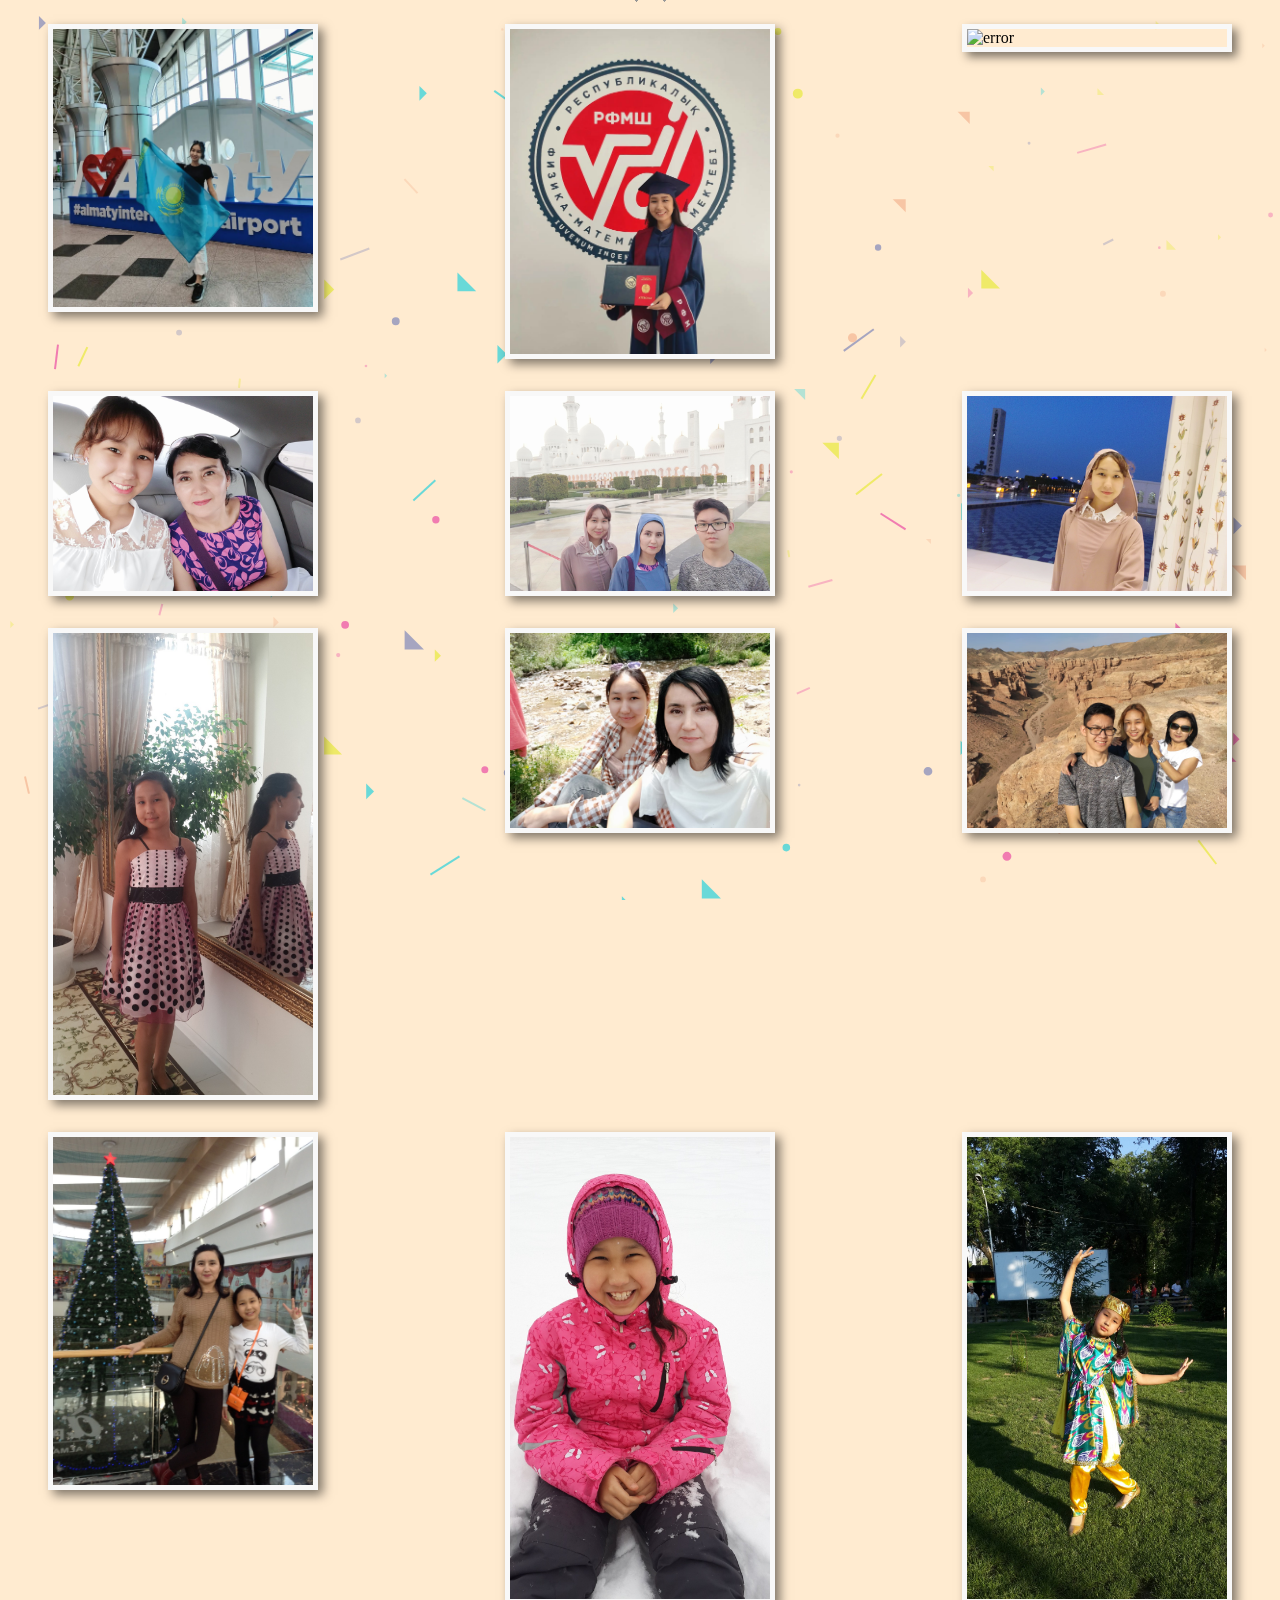
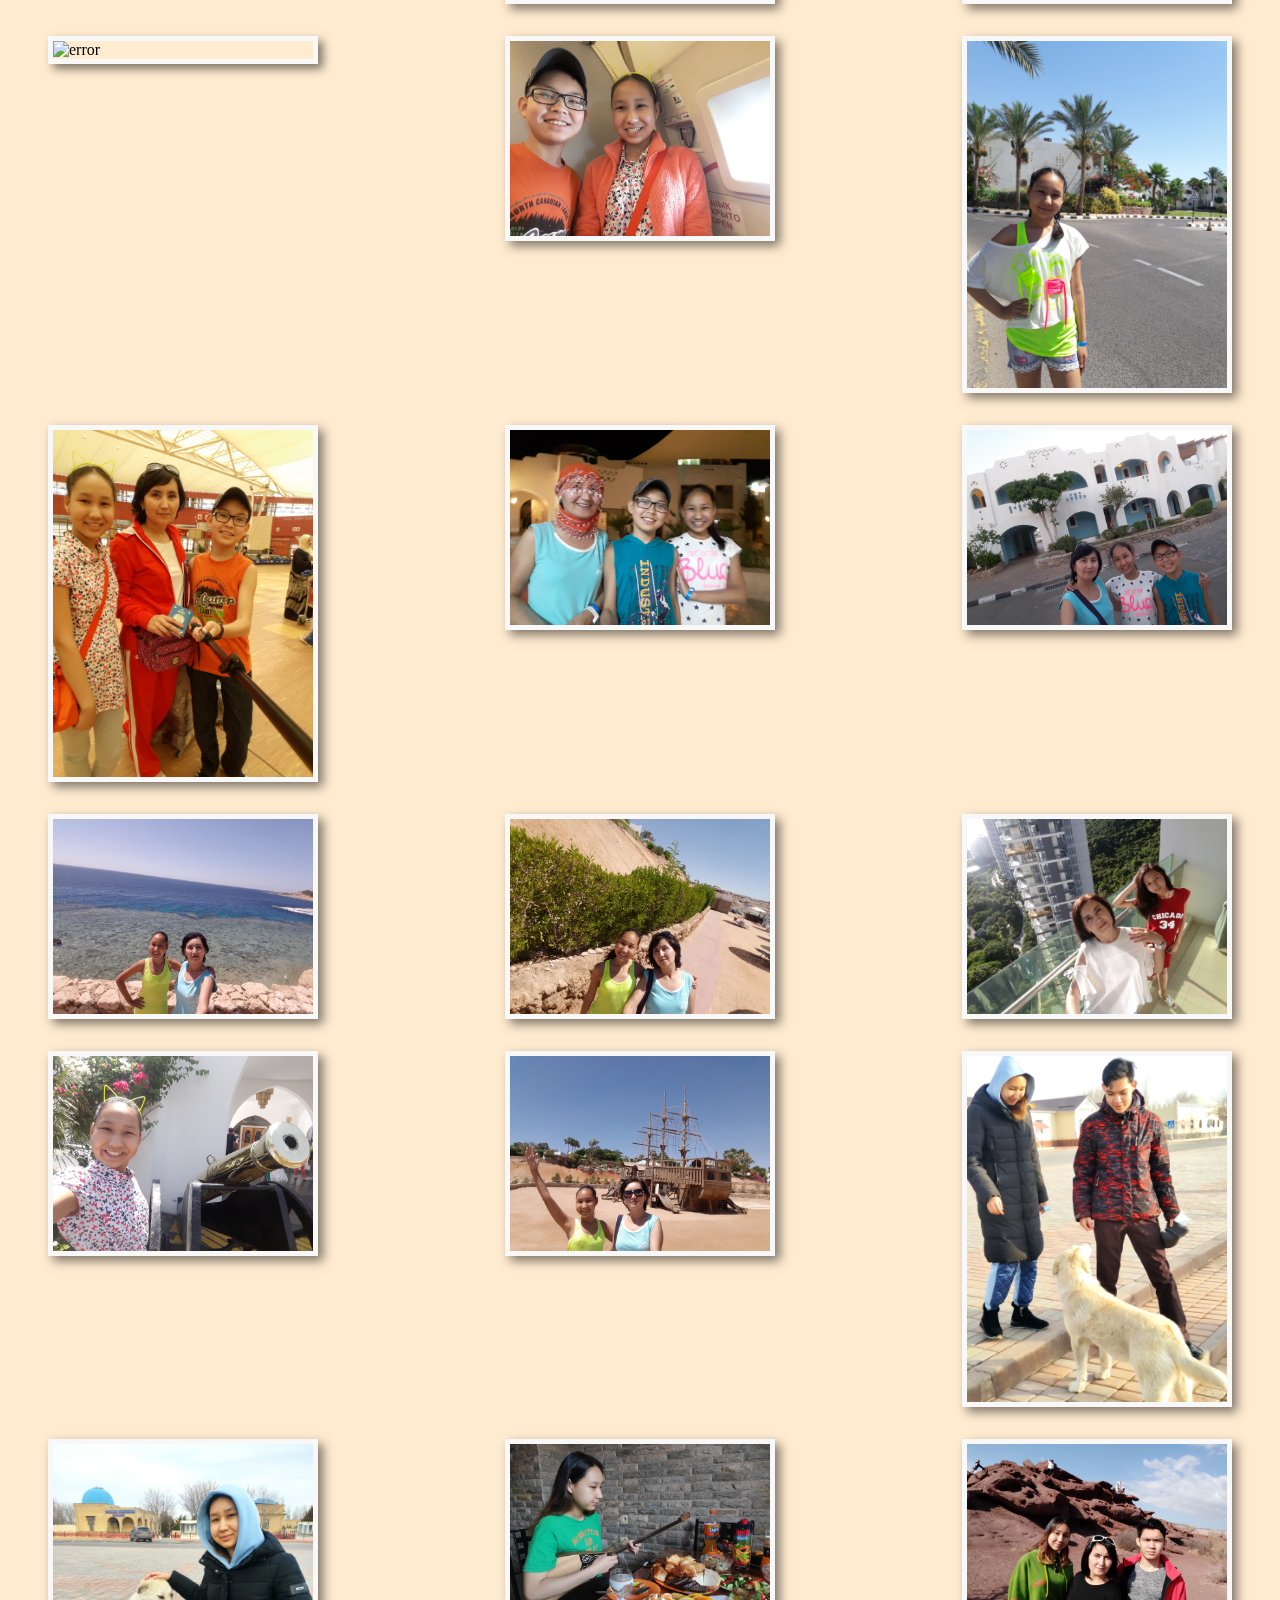
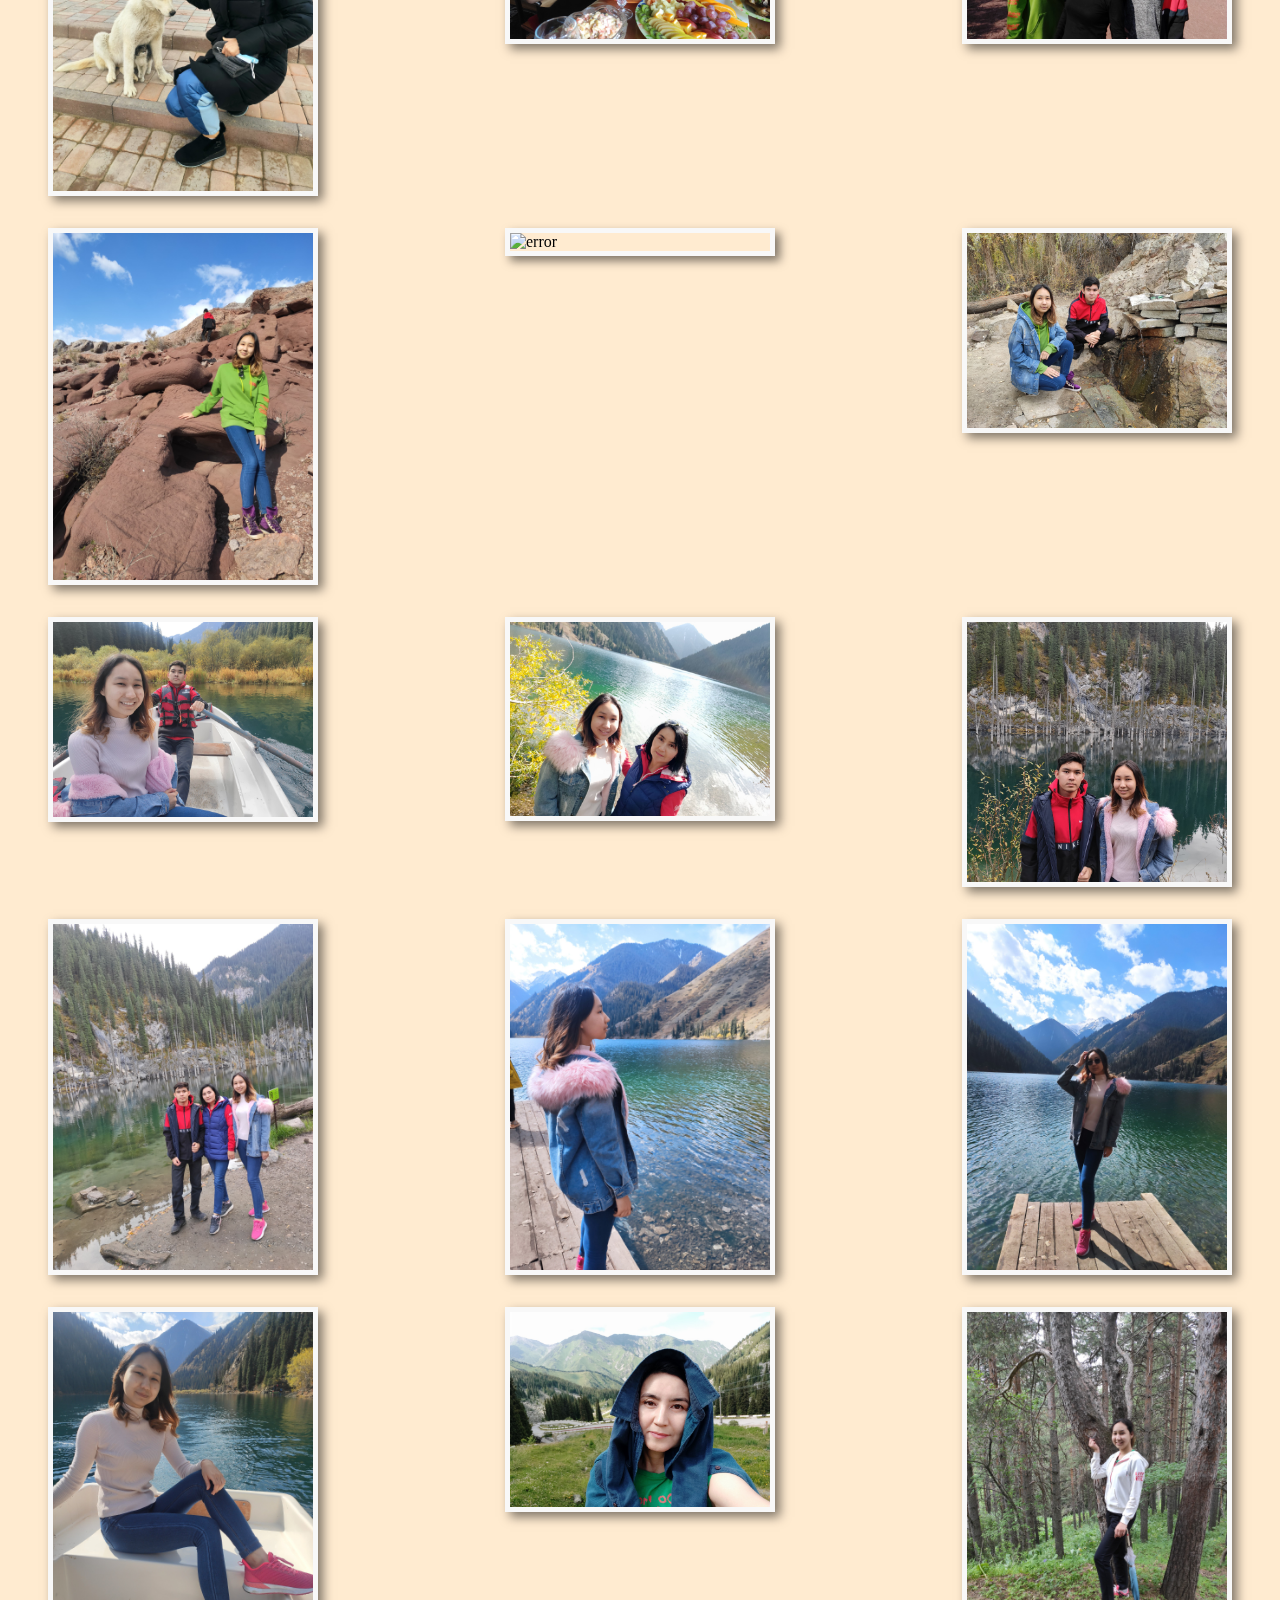
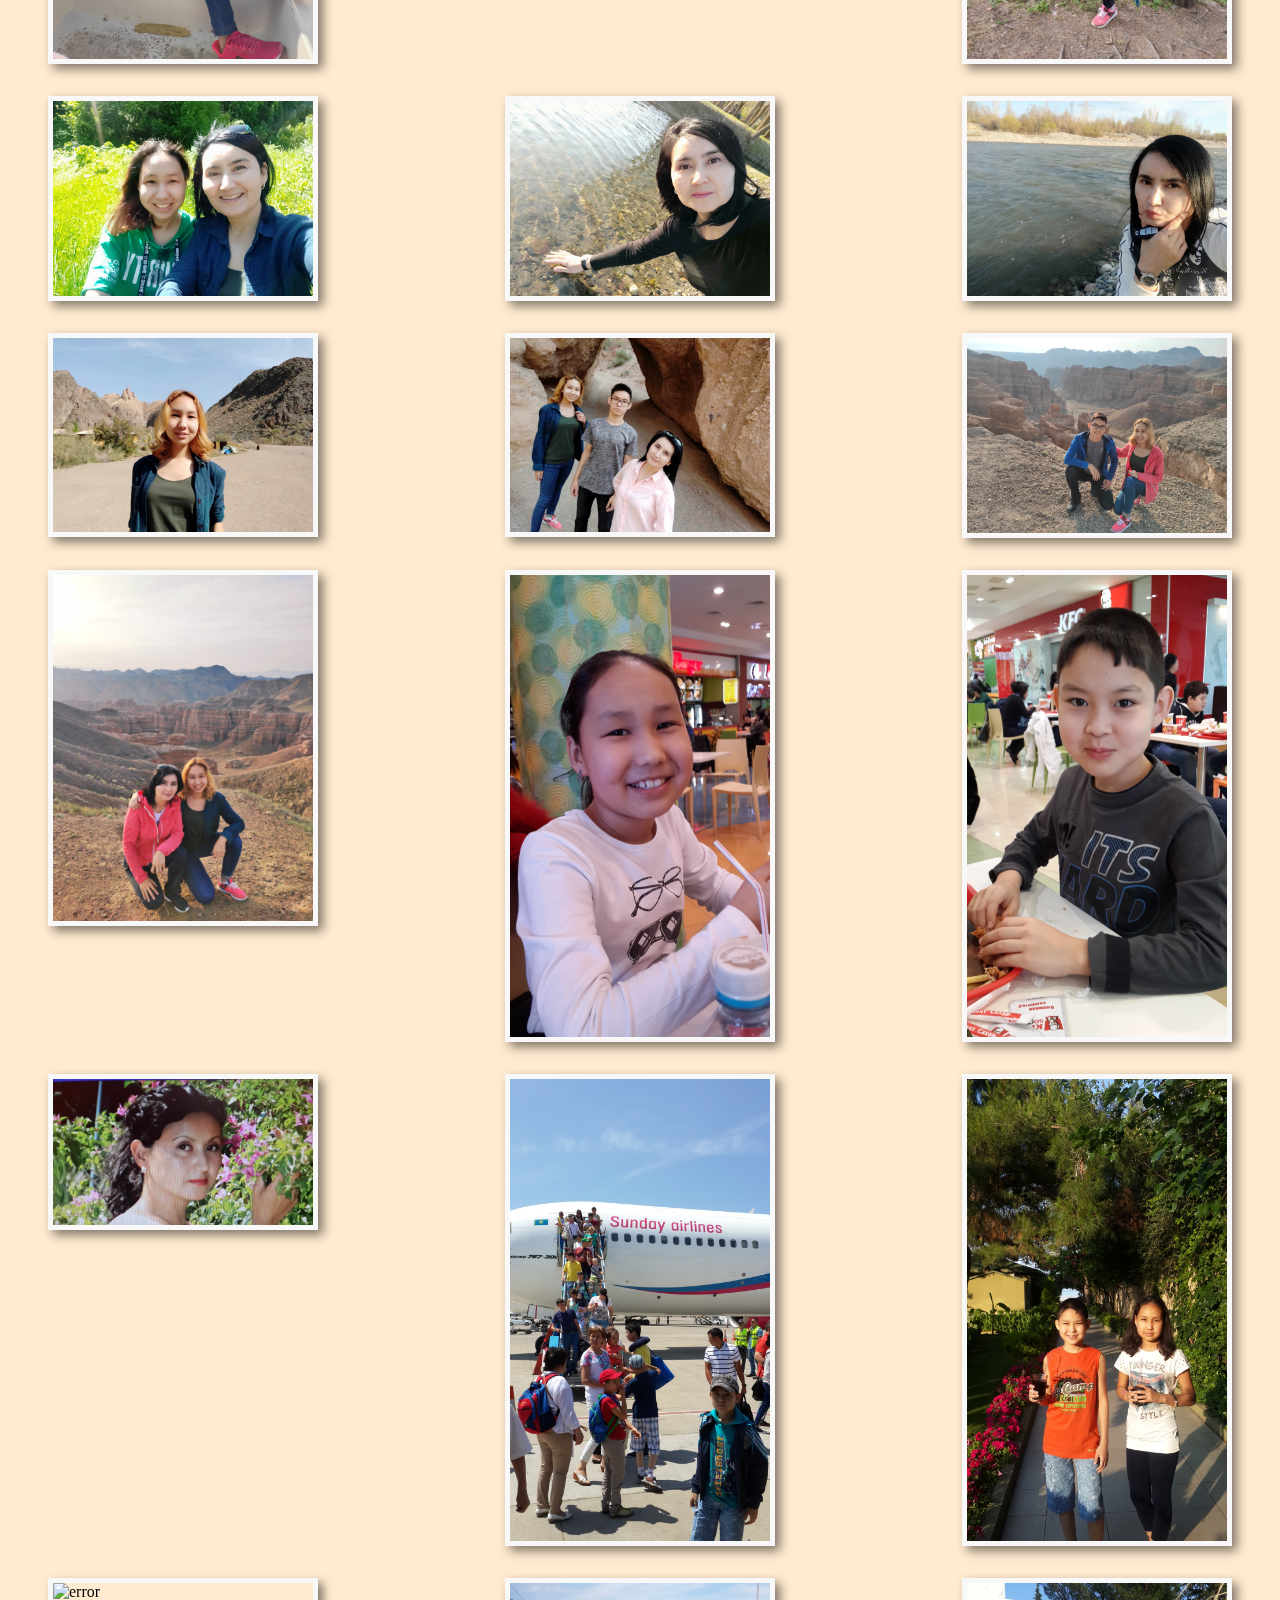
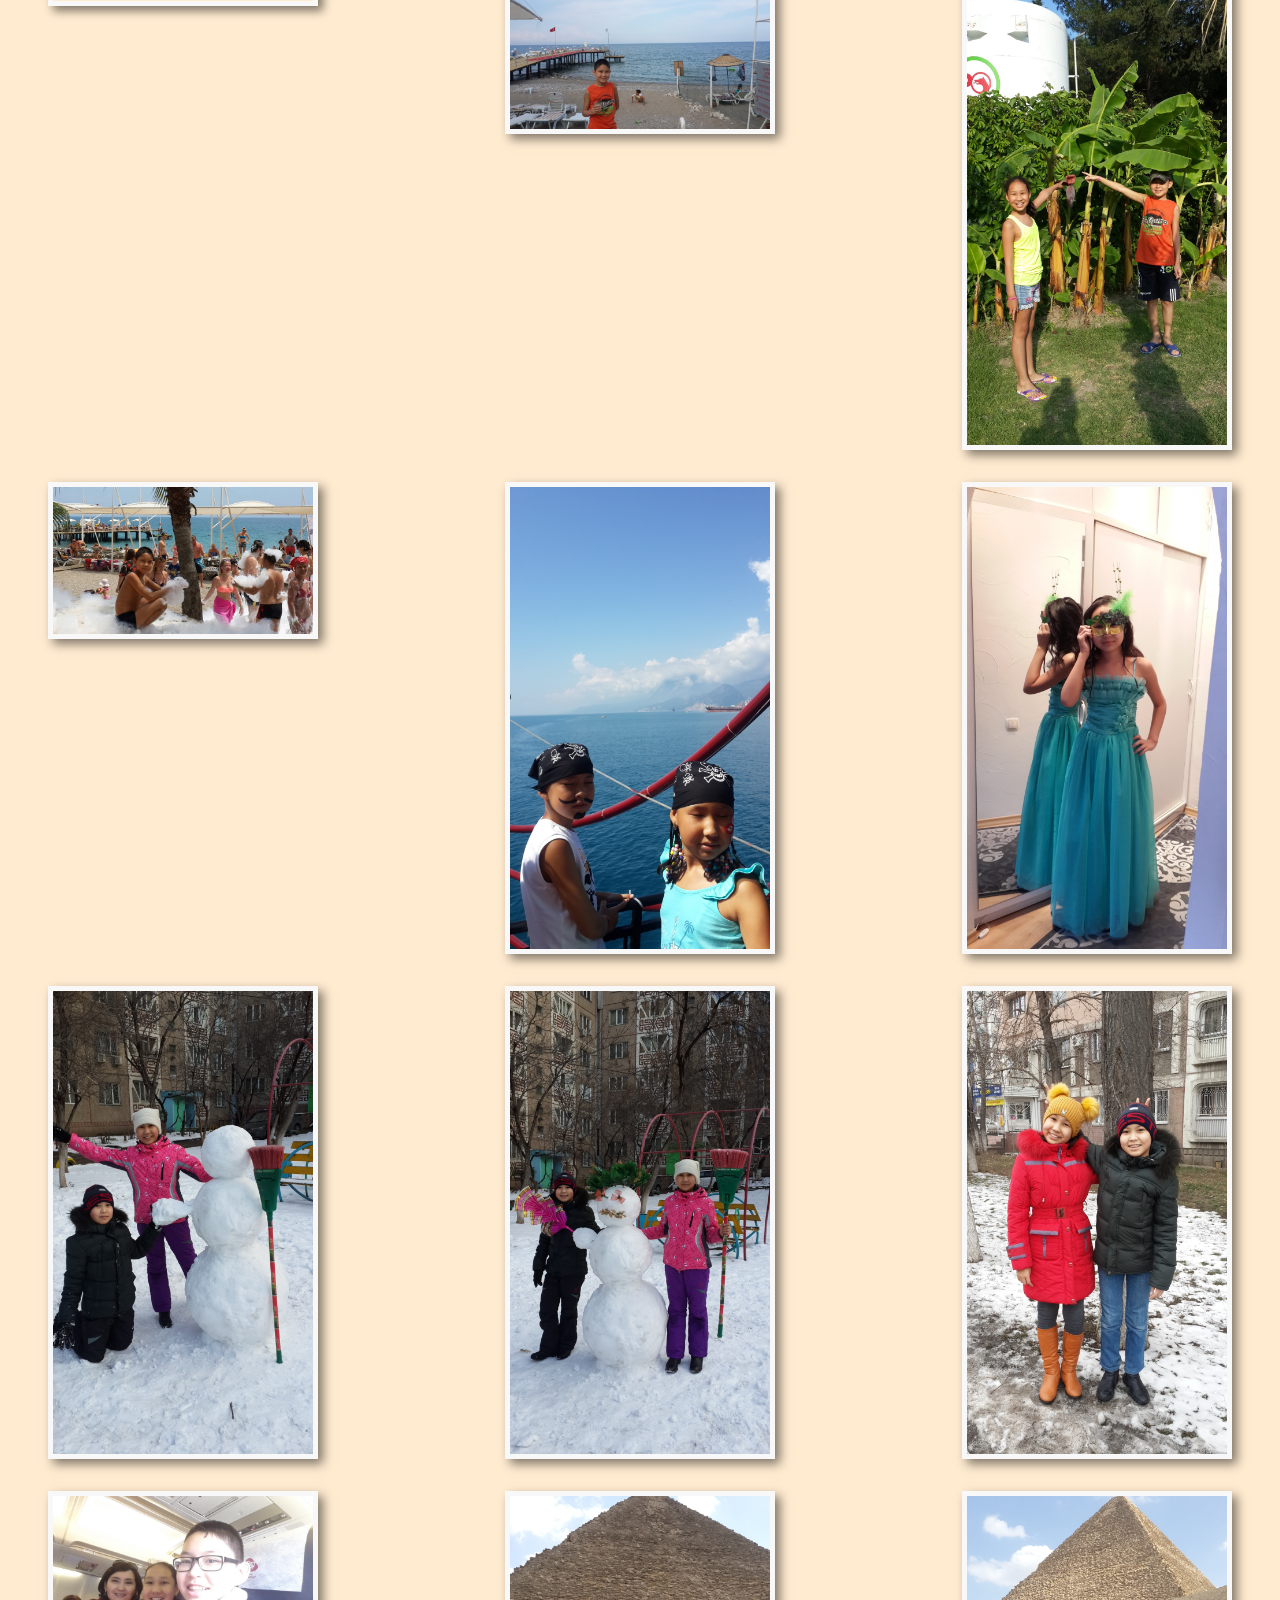
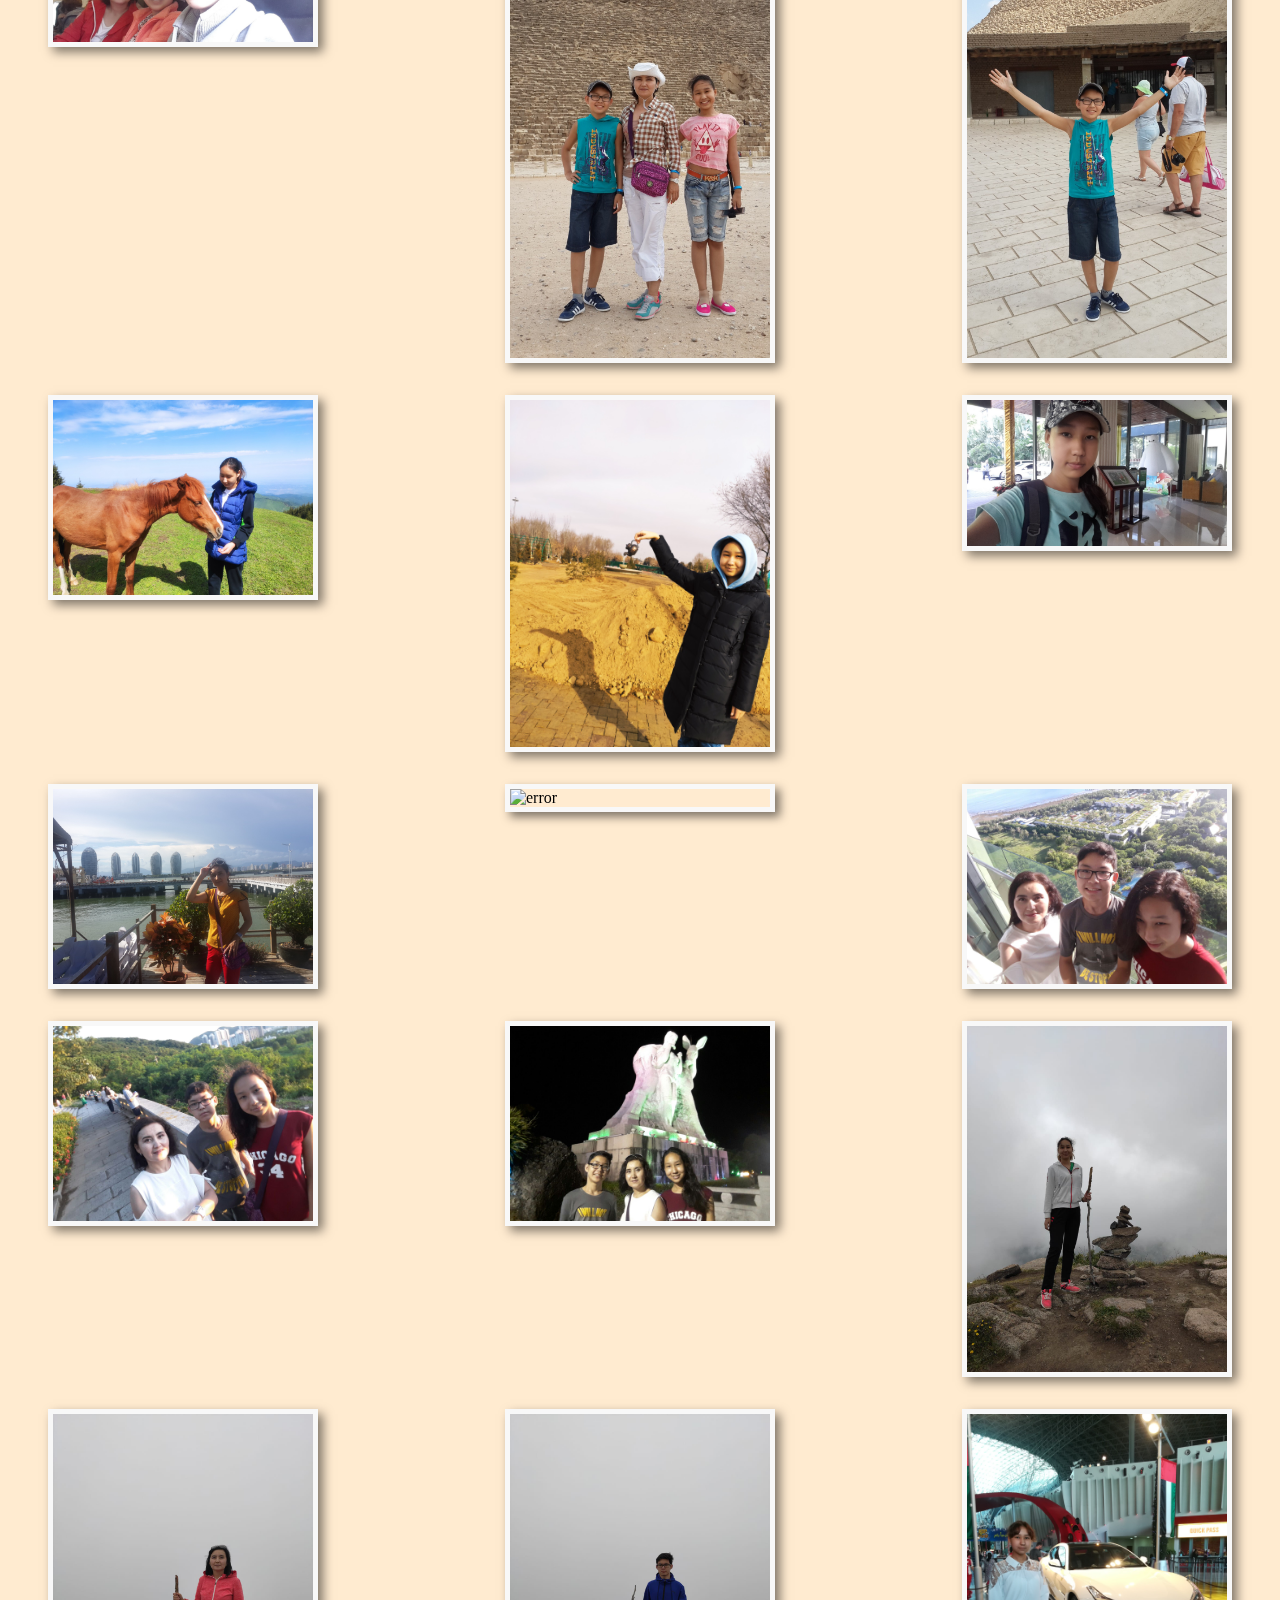
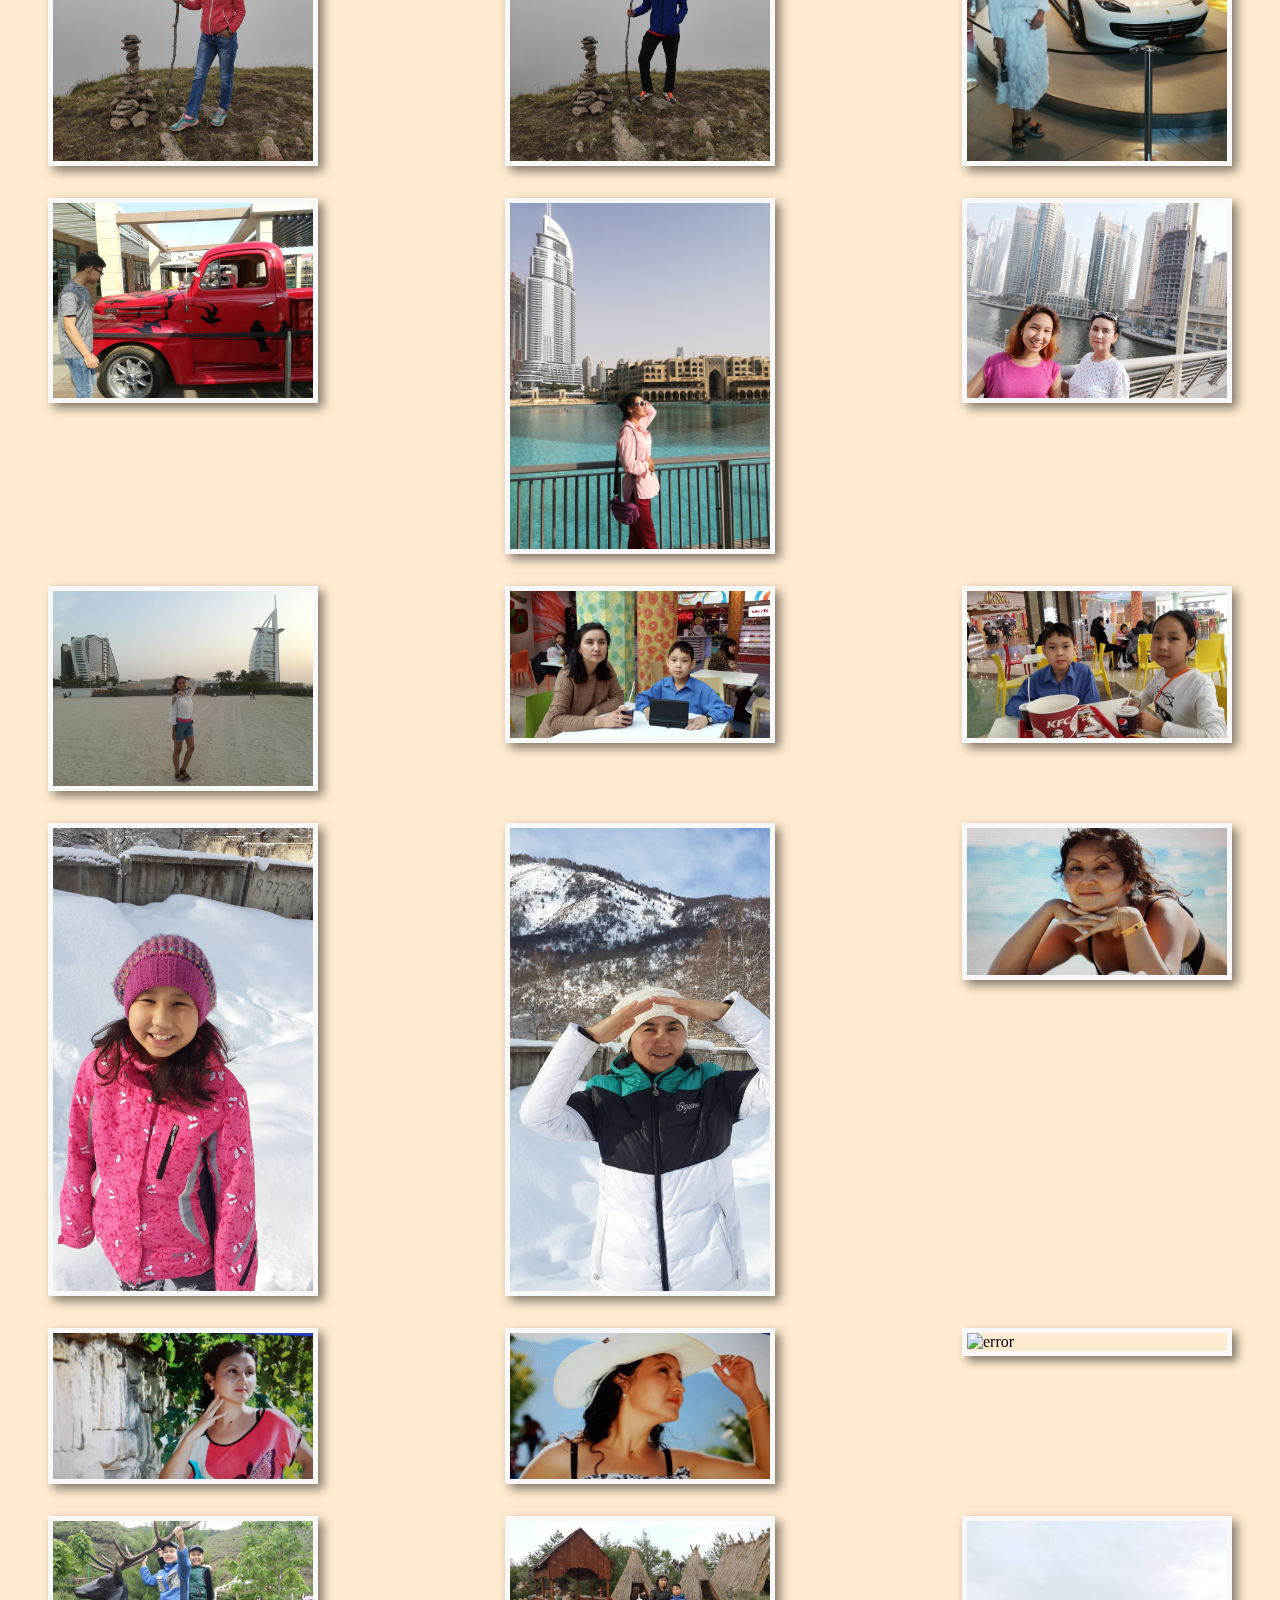
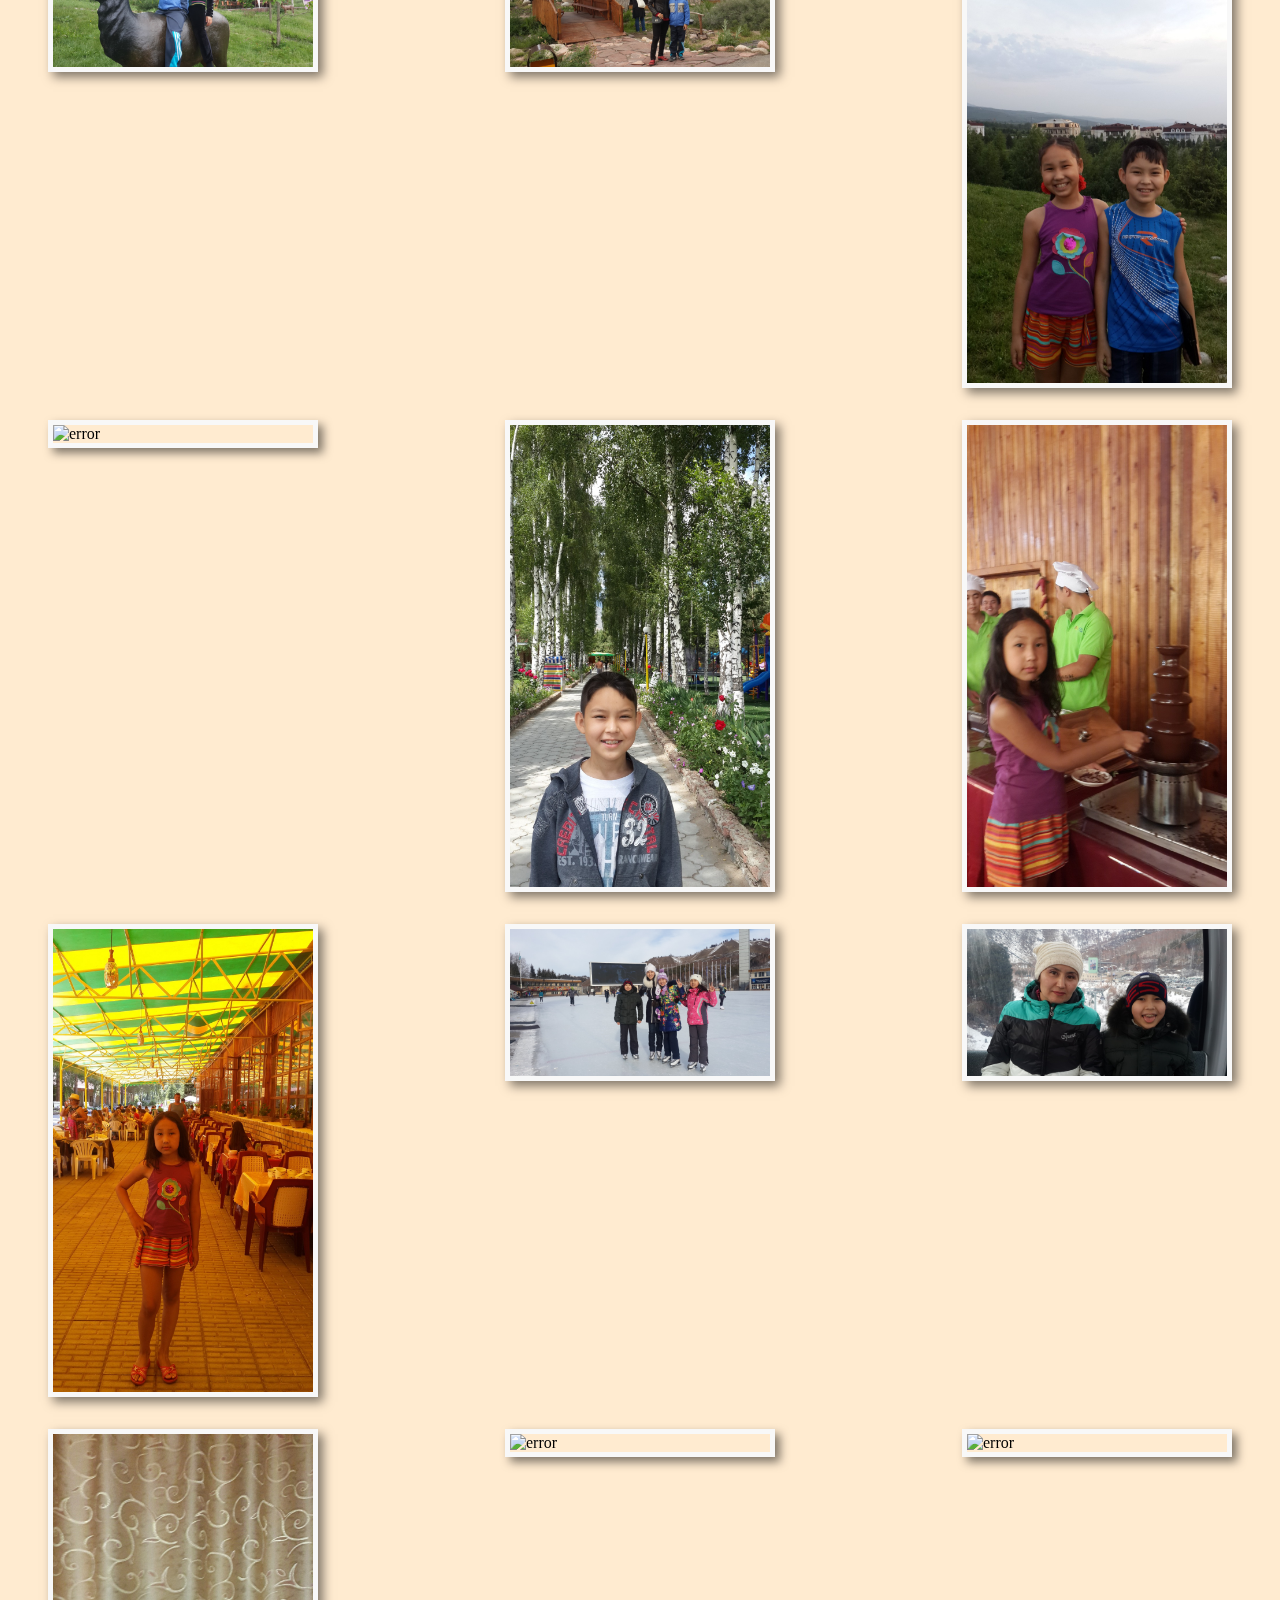
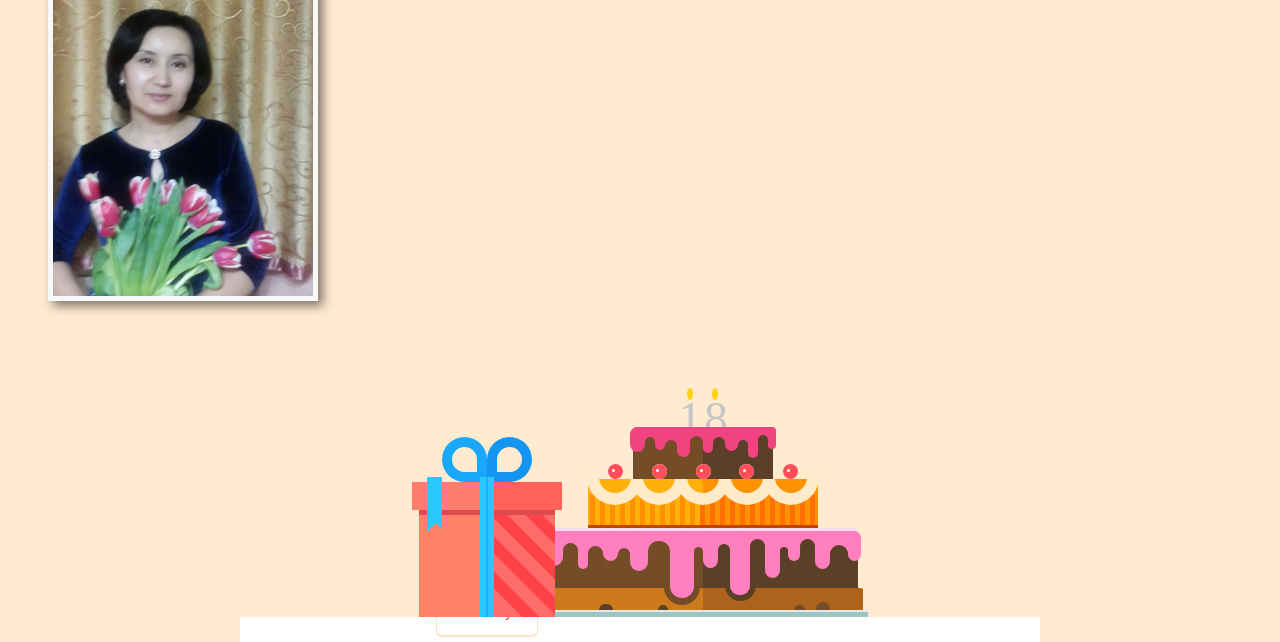
==== gift.html @ a60ef930 "Add files via upload" ====
<!DOCTYPE html>
<html lang="en">

<head>
    <meta charset="UTF-8">
    <meta http-equiv="X-UA-Compatible" content="IE=edge">
    <meta name="viewport" content="width=device-width, initial-scale=1.0">
    <title>Gift</title>
    <link rel="stylesheet" href="gift.css">
</head>

<body>
    <canvas id="confetti"></canvas>
    <figure class="swing">
        <img src="/images/1.jpg" alt="error">
    </figure>
    <figure class="swing">
        <img src="/images/2.jpg" alt="error">
    </figure>
    <figure class="swing">
        <img src="/images/3.jpeg" alt="error">
    </figure>
    <figure class="swing">
        <img src="/images/4.jpeg" alt="error">
    </figure>
    <figure class="swing">
        <img src="/images/5.jpeg" alt="error">
    </figure>
    <figure class="swing">
        <img src="/images/6.jpeg" alt="error">
    </figure>
    <figure class="swing">
        <img src="/images/7.jpeg" alt="error">
    </figure>
    <figure class="swing">
        <img src="/images/8.jpeg" alt="error">
    </figure>
    <figure class="swing">
        <img src="/images/9.jpeg" alt="error">
    </figure>
    <figure class="swing">
        <img src="/images/10.jpeg" alt="error">
    </figure>
    <figure class="swing">
        <img src="/images/11.jpeg" alt="error">
    </figure>
    <figure class="swing">
        <img src="/images/12.jpeg" alt="error">
    </figure>
    <figure class="swing">
        <img src="/images/13.jpeg" alt="error">
    </figure>
    <figure class="swing">
        <img src="/images/14.jpeg" alt="error">
    </figure>
    <figure class="swing">
        <img src="/images/15.jpeg" alt="error">
    </figure>
    <figure class="swing">
        <img src="/images/16.jpeg" alt="error">
    </figure>
    <figure class="swing">
        <img src="/images/17.jpeg" alt="error">
    </figure>
    <figure class="swing">
        <img src="/images/18.jpeg" alt="error">
    </figure>
    <figure class="swing">
        <img src="/images/19.jpeg" alt="error">
    </figure>
    <figure class="swing">
        <img src="/images/20.jpeg" alt="error">
    </figure>
    <figure class="swing">
        <img src="/images/21.jpeg" alt="error">
    </figure>
    <figure class="swing">
        <img src="/images/22.jpeg" alt="error">
    </figure>
    <figure class="swing">
        <img src="/images/23.jpeg" alt="error">
    </figure>
    <figure class="swing">
        <img src="/images/24.jpeg" alt="error">
    </figure>
    <figure class="swing">
        <img src="/images/25.jpeg" alt="error">
    </figure>
    <figure class="swing">
        <img src="/images/26.jpeg" alt="error">
    </figure>
    <figure class="swing">
        <img src="/images/27.jpeg" alt="error">
    </figure>
    <figure class="swing">
        <img src="/images/28.jpeg" alt="error">
    </figure>
    <figure class="swing">
        <img src="/images/29.jpeg" alt="error">
    </figure>
    <figure class="swing">
        <img src="/images/30.jpeg" alt="error">
    </figure>
    <figure class="swing">
        <img src="/images/31.jpeg" alt="error">
    </figure>
    <figure class="swing">
        <img src="/images/32.jpeg" alt="error">
    </figure>
    <figure class="swing">
        <img src="/images/33.jpeg" alt="error">
    </figure>
    <figure class="swing">
        <img src="/images/34.jpeg" alt="error">
    </figure>
    <figure class="swing">
        <img src="/images/35.jpeg" alt="error">
    </figure>
    <figure class="swing">
        <img src="/images/36.jpeg" alt="error">
    </figure>
    <figure class="swing">
        <img src="/images/37.jpeg" alt="error">
    </figure>
    <figure class="swing">
        <img src="/images/38.jpeg" alt="error">
    </figure>
    <figure class="swing">
        <img src="/images/39.jpeg" alt="error">
    </figure>
    <figure class="swing">
        <img src="/images/40.jpeg" alt="error">
    </figure>
    <figure class="swing">
        <img src="/images/41.jpeg" alt="error">
    </figure>
    <figure class="swing">
        <img src="/images/42.jpeg" alt="error">
    </figure>
    <figure class="swing">
        <img src="/images/43.jpeg" alt="error">
    </figure>
    <figure class="swing">
        <img src="/images/44.jpeg" alt="error">
    </figure>
    <figure class="swing">
        <img src="/images/45.jpeg" alt="error">
    </figure>
    <figure class="swing">
        <img src="/images/46.jpeg" alt="error">
    </figure>
    <figure class="swing">
        <img src="/images/47.jpeg" alt="error">
    </figure>
    <figure class="swing">
        <img src="/images/48.jpeg" alt="error">
    </figure>
    <figure class="swing">
        <img src="/images/49.jpeg" alt="error">
    </figure>
    <figure class="swing">
        <img src="/images/50.jpeg" alt="error">
    </figure>
    <figure class="swing">
        <img src="/images/51.jpeg" alt="error">
    </figure>
    <figure class="swing">
        <img src="/images/52.jpeg" alt="error">
    </figure>
    <figure class="swing">
        <img src="/images/53.jpeg" alt="error">
    </figure>
    <figure class="swing">
        <img src="/images/54.jpeg" alt="error">
    </figure>
    <figure class="swing">
        <img src="/images/55.jpeg" alt="error">
    </figure>
    <figure class="swing">
        <img src="/images/56.jpeg" alt="error">
    </figure>
    <figure class="swing">
        <img src="/images/57.jpeg" alt="error">
    </figure>
    <figure class="swing">
        <img src="/images/58.jpeg" alt="error">
    </figure>
    <figure class="swing">
        <img src="/images/59.jpeg" alt="error">
    </figure>
    <figure class="swing">
        <img src="/images/60.jpeg" alt="error">
    </figure>
    <figure class="swing">
        <img src="/images/61.jpeg" alt="error">
    </figure>
    <figure class="swing">
        <img src="/images/62.jpeg" alt="error">
    </figure>
    <figure class="swing">
        <img src="/images/63.jpeg" alt="error">
    </figure>
    <figure class="swing">
        <img src="/images/64.jpeg" alt="error">
    </figure>
    <figure class="swing">
        <img src="/images/65.jpeg" alt="error">
    </figure>
    <figure class="swing">
        <img src="/images/66.jpeg" alt="error">
    </figure>
    <figure class="swing">
        <img src="/images/67.jpeg" alt="error">
    </figure>
    <figure class="swing">
        <img src="/images/68.jpeg" alt="error">
    </figure>
    <figure class="swing">
        <img src="/images/69.jpeg" alt="error">
    </figure>
    <figure class="swing">
        <img src="/images/70.jpeg" alt="error">
    </figure>
    <figure class="swing">
        <img src="/images/71.jpeg" alt="error">
    </figure>
    <figure class="swing">
        <img src="/images/72.jpeg" alt="error">
    </figure>
    <figure class="swing">
        <img src="/images/73.jpeg" alt="error">
    </figure>
    <figure class="swing">
        <img src="/images/74.jpeg" alt="error">
    </figure>
    <figure class="swing">
        <img src="/images/75.jpeg" alt="error">
    </figure>
    <figure class="swing">
        <img src="/images/76.jpeg" alt="error">
    </figure>
    <figure class="swing">
        <img src="/images/77.jpeg" alt="error">
    </figure>
    <figure class="swing">
        <img src="/images/78.jpeg" alt="error">
    </figure>
    <figure class="swing">
        <img src="/images/79.jpeg" alt="error">
    </figure>
    <figure class="swing">
        <img src="/images/80.jpeg" alt="error">
    </figure>
    <figure class="swing">
        <img src="/images/81.jpeg" alt="error">
    </figure>
    <figure class="swing">
        <img src="/images/82.jpeg" alt="error">
    </figure>
    <figure class="swing">
        <img src="/images/83.jpeg" alt="error">
    </figure>
    <figure class="swing">
        <img src="/images/84.jpeg" alt="error">
    </figure>
    <figure class="swing">
        <img src="/images/85.jpeg" alt="error">
    </figure>
    <figure class="swing">
        <img src="/images/86.jpeg" alt="error">
    </figure>
    <figure class="swing">
        <img src="/images/87.jpeg" alt="error">
    </figure>
    <figure class="swing">
        <img src="/images/88.jpeg" alt="error">
    </figure>
    <figure class="swing">
        <img src="/images/89.jpeg" alt="error">
    </figure>
    <figure class="swing">
        <img src="/images/90.jpeg" alt="error">
    </figure>
    <figure class="swing">
        <img src="/images/91.jpeg" alt="error">
    </figure>
    <figure class="swing">
        <img src="/images/92.jpeg" alt="error">
    </figure>
    <figure class="swing">
        <img src="/images/93.jpeg" alt="error">
    </figure>
    <figure class="swing">
        <img src="/images/94.jpeg" alt="error">
    </figure>
    <figure class="swing">
        <img src="/images/95.jpeg" alt="error">
    </figure>
    <figure class="swing">
        <img src="/images/96.jpeg" alt="error">
    </figure>
    <figure class="swing">
        <img src="/images/97.jpeg" alt="error">
    </figure>
    <figure class="swing">
        <img src="/images/98.jpeg" alt="error">
    </figure>
    <figure class="swing">
        <img src="/images/99.jpeg" alt="error">
    </figure>
    <!-- ---------------------------------------------------------------------------------------------------------------- -->

    <section class="wrap">
        <section class="gift">
            <div class="giftcard">Aisha
                <br />Happy Birthday!
            </div>
            <section class="gift_top">
                <div class="ribbon_right"></div>
                <div class="ribbon_left"></div>
                <div class="gift_box_top"></div>
                <div class="gift_ribbon_left"></div>
            </section>
            <div class="gift_ribbon_center"></div>
            <div class="gift_box_bottom_top"></div>
            <div class="gift_box_bottom">
                <div class="gift_box_bottom_ribbon" id="ribbon1"></div>
                <div class="gift_box_bottom_ribbon" id="ribbon2"></div>
                <div class="gift_box_bottom_ribbon" id="ribbon3"></div>
                <div class="gift_box_bottom_ribbon" id="ribbon4"></div>
            </div>
        </section>
        <section class="cake">
            <div class="one_number">
                <div class="one_flame"></div>
            </div>
            <div class="eight_number">
                <div class="eight_flame"></div>
            </div>
            <!-- <div class="seven_number">
                <div class="seven_flame"></div>
            </div> -->
            <section class="cake_top2">
                <section class="cake_top1_creams">
                    <div class="cake_top1_cream1"></div>
                    <div class="cake_top1_cream2"></div>
                    <div class="cake_top1_cream3"></div>
                    <div class="cake_top1_cream4"></div>
                    <div class="cake_top1_cream5"></div>
                    <div class="cake_top1_cream6"></div>
                    <div class="cake_top1_cream7"></div>
                    <div class="cake_top1_cream8"></div>
                    <div class="cake_top1_cream9"></div>
                    <div class="cake_top1_cream10"></div>
                    <div class="cake_top1_cream11"></div>
                    <div class="cake_top1_cream12"></div>
                    <div class="cake_top1_cream13"></div>
                </section>
            </section>
            <section class="cake_top1">
                <div class="cherry" id="cherry1"></div>
                <div class="cherry" id="cherry2"></div>
                <div class="cherry" id="cherry3"></div>
                <div class="cherry" id="cherry4"></div>
                <div class="cherry" id="cherry5"></div>
                <section class="circles">
                    <div class="cake_circle" id="circle1"></div>
                    <div class="cake_circle" id="circle2"></div>
                    <div class="cake_circle" id="circle3"></div>
                    <div class="cake_circle" id="circle4"></div>
                    <div class="cake_circle" id="circle5"></div>
                </section>
                <div class="cake_line" id="cake_line1"></div>
                <div class="cake_line" id="cake_line2"></div>
                <div class="cake_line" id="cake_line3"></div>
                <div class="cake_line" id="cake_line4"></div>
                <div class="cake_line" id="cake_line5"></div>
                <div class="cake_line" id="cake_line6"></div>
                <div class="cake_line" id="cake_line7"></div>
                <div class="cake_line" id="cake_line8"></div>
                <div class="cake_line" id="cake_line9"></div>
                <div class="cake_line" id="cake_line10"></div>
                <div class="cake_line" id="cake_line11"></div>
                <div class="cake_line" id="cake_line12"></div>
                <div class="cake_line" id="cake_line13"></div>
                <div class="cake_line" id="cake_line14"></div>
                <div class="cake_line" id="cake_line15"></div>
                <div class="cake_line" id="cake_line16"></div>
                <div class="cake_line" id="cake_line17"></div>
                <div class="cake_line" id="cake_line18"></div>
                <div class="cake_line" id="cake_line19"></div>
                <div class="cake_line" id="cake_line20"></div>
                <div class="cake_line" id="cake_line21"></div>
                <div class="cake_line" id="cake_line22"></div>
                <div class="cake_line" id="cake_line23"></div>
                <div class="cake_line" id="cake_line24"></div>
            </section>
            <section class="cake_bottom3">
                <section class="cake_bottom3_creams">
                    <div class="cake_bottom3_cream1"></div>
                    <div class="cake_bottom3_cream2"></div>
                    <div class="cake_bottom3_cream3"></div>
                    <div class="cake_bottom3_cream4"></div>
                    <div class="cake_bottom3_cream5"></div>
                    <div class="cake_bottom3_cream6"></div>
                    <div class="cake_bottom3_cream7"></div>
                    <div class="cake_bottom3_cream8"></div>
                    <div class="cake_bottom3_cream9"></div>
                    <div class="cake_bottom3_cream10"></div>
                    <div class="cake_bottom3_cream11"></div>
                    <div class="cake_bottom3_cream12"></div>
                    <div class="cake_bottom3_cream13"></div>
                    <div class="cake_bottom3_cream14"></div>
                    <div class="cake_bottom3_cream15"></div>
                    <div class="cake_bottom3_cream16"></div>
                    <div class="cake_bottom3_cream17"></div>
                    <div class="cake_bottom3_cream18"></div>
                    <div class="cake_bottom3_cream19"></div>
                    <div class="cake_bottom3_cream20"></div>
                    <div class="cake_bottom3_cream21"></div>
                    <div class="cake_bottom3_cream22"></div>
                    <div class="cake_bottom3_cream23"></div>
                </section>
            </section>
            <section class="cake_bottom2">
                <section class="cake_bottom1_creams">
                    <div class="cake_bottom1_cream1"></div>
                    <div class="cake_bottom1_cream2"></div>
                    <div class="cake_bottom1_cream3"></div>
                    <div class="cake_bottom1_cream4"></div>
                </section>
            </section>
            <div class="cake_bottom">
            </div>
        </section>
        <div class="line"></div>
    </section>
    <!-- ---------------------------------------------------------------------------------------------------------------- -->

    <script src="confetti.js"></script>
</body>

</html>
---- gift.css ----
body {
    display: flex;
    justify-content: space-between;
    flex-wrap: wrap;
    align-items: flex-start;
    background: #ffebd0;
}

.swing {
    animation: swing ease-in-out 2s infinite alternate;
    transform-origin: center -20px;
    box-shadow: 5px 5px 10px rgba(0, 0, 0, 0.5);
    float: left;
}

.swing img {
    border: 5px solid #f8f8f8;
    display: block;
    width: 260px;
}

.swing::after {
    content: '';
    position: absolute;
    width: 20px;
    height: 20px;
    border: 1px solid #999;
    top: -10px;
    left: 50%;
    z-index: 0;
    border-bottom: none;
    border-right: none;
    transform: rotate(45deg);
}


.swing::before {
    content: '';
    position: absolute;
    width: 5px;
    height: 5px;
    top: -14px;
    left: 54%;
    z-index: 5;
    border-radius: 50% 50%;
    background: #000;
}


@keyframes swing {
    0% {
        transform: rotate(8deg);
    }

    100% {
        transform: rotate(-8deg);
    }
}

#confetti {
    display: inline;
    position: absolute;
    top: 0;
    left: 0;
    z-index: -1;
}

/* ---------------------------------------------------------------------------------------------------- */
.gift {
    position: absolute;
    bottom: 0px;
    width: 150px;
    left: 172px;
    z-index: 12;
    height: 180px;
}

.wrap {
    height: 300px;
    width: 800px;
    margin: 0px auto;
    position: relative;
}

.ribbon_right {
    width: 45px;
    height: 45px;
    border-radius: 100% 100% 100% 0px;
    box-shadow: 0px 0px 0px 10px #1495f1 inset;
    position: absolute;
    right: 30px;
}

.ribbon_left {
    width: 45px;
    height: 45px;
    border-radius: 100% 100% 0px 100%;
    box-shadow: 0px 0px 0px 10px #1aa8fc inset;
    position: absolute;
    left: 30px;
}

.gift_box_top {
    height: 28px;
    top: 45px;
    position: absolute;
    width: 150px;
    background: #ff7d6d;
    box-shadow: -75px 0px 0px #ff6259 inset;
}

.gift_ribbon_center {
    width: 2px;
    bottom: 0px;
    position: absolute;
    right: 0;
    left: 0;
    margin: 0px auto;
    background: #1cadfe;
    height: 140px;
    border-right: 6px solid #28C9FF;
    border-left: 6px solid #28C9FF;
    z-index: 10;
}

.gift_box_bottom {
    background: #ff8168;
    bottom: 0px;
    height: 102px;
    overflow: hidden;
    right: 7px;
    position: absolute;
    width: 136px;
    box-shadow: -70px 0px 0px #fe6d68 inset;
}

.gift_box_bottom_top {
    height: 5px;
    width: 136px;
    right: 7px;
    position: absolute;
    bottom: 102px;
    background: #dd4b4c;
}

.gift_ribbon_left {
    height: 55px;
    width: 15px;
    left: 15px;
    position: absolute;
    background: #28c9ff;
    top: 40px;
    z-index: 11;
}

.gift_ribbon_left:after {
    border-width: 9px;
    border-style: solid;
    border-color: transparent;
    border-bottom-color: #ff8168;
    z-index: 12;
    position: absolute;
    content: "";
    bottom: 0px;
}

.gift_box_bottom_ribbon {
    position: absolute;
    right: -25px;
    height: 12px;
    width: 110px;
    -webkit-transform: rotate(45deg);
    transform: rotate(45deg);
    background: #ff4149;
}

#ribbon1 {
    top: -15px;
}

#ribbon2 {
    top: 20px;
}

#ribbon3 {
    top: 55px;
}

#ribbon4 {
    top: 90px;
}

.line {
    height: 25px;
    width: 100%;
    background: #fff;
    bottom: -25px;
    position: absolute;
}

.cake {
    position: absolute;
    bottom: 0px;
    width: 330px;
    right: 172px;
    height: 240px;
}

.cake_bottom {
    position: absolute;
    width: 330px;
    height: 5px;
    bottom: 0px;
    background: #9dc5c4;
    border-top: 2px solid #e6e7e9;
}

.cake_bottom2 {
    position: absolute;
    width: 320px;
    bottom: 7px;
    background: #cd7a1c;
    height: 22px;
    right: 5px;
    border-radius: 3px 3px 0px 0px;
    left: 5px;
    box-shadow: -160px 0px 0px #ad631c inset;
}

.cake_bottom3 {
    box-shadow: 0px -3px 0px #fddbea, -155px 0px 0px #5a4027 inset;
    height: 52px;
    border-top: 5px solid #ff7ebe;
    background: #744c28;
    position: absolute;
    width: 310px;
    bottom: 29px;
    right: 10px;
    border-radius: 5px 5px 0px 0px;
    left: 10px;
}

.cake_top1 {
    box-shadow: -115px 0px 0px #ff9201 inset;
    height: 46px;
    background: #ffb009;
    position: absolute;
    width: 230px;
    bottom: 89px;
    right: 50px;
    border-radius: 5px 5px 0px 0px;
    left: 50px;
    border-bottom: 3px solid #c14500;
}

.cake_top2 {
    box-shadow: -70px 0px 0px #5b3f29 inset;
    height: 52px;
    background: #744c28;
    position: absolute;
    width: 140px;
    bottom: 138px;
    border-radius: 5px 5px 0px 0px;
    left: 0px;
    right: 0px;
    margin: 0px auto;
}

.cake_line {
    bottom: 0px;
    height: 30px;
    width: 5px;
    position: absolute;
}

#cake_line1 {
    left: 2px;
    background: #ff9101;
}

#cake_line2 {
    left: 12px;
    background: #ff9101;
}

#cake_line3 {
    left: 22px;
    background: #ff9101;
}

#cake_line4 {
    left: 32px;
    background: #ff9101;
}

#cake_line5 {
    left: 42px;
    background: #ff9101;
}

#cake_line6 {
    left: 52px;
    background: #ff9101;
}

#cake_line7 {
    left: 62px;
    background: #ff9101;
}

#cake_line8 {
    left: 72px;
    background: #ff9101;
}

#cake_line9 {
    left: 82px;
    background: #ff9101;
}

#cake_line10 {
    left: 92px;
    background: #ff9101;
}

#cake_line11 {
    left: 102px;
    background: #ff9101;
}

#cake_line12 {
    left: 112px;
    background: #ff9101;
}

#cake_line13 {
    right: 3px;
    background: #ff7000;
}

#cake_line14 {
    right: 13px;
    background: #ff7000;
}

#cake_line15 {
    right: 23px;
    background: #ff7000;
}

#cake_line16 {
    right: 33px;
    background: #ff7000;
}

#cake_line17 {
    right: 43px;
    background: #ff7000;
}

#cake_line18 {
    right: 53px;
    background: #ff7000;
}

#cake_line19 {
    right: 63px;
    background: #ff7000;
}

#cake_line20 {
    right: 73px;
    background: #ff7000;
}

#cake_line21 {
    right: 83px;
    background: #ff7000;
}

#cake_line22 {
    right: 93px;
    background: #ff7000;
}

#cake_line23 {
    right: 103px;
    background: #ff7000;
}

#cake_line24 {
    right: 113px;
    background: #ff7000;
}

.cherry {
    width: 15px;
    top: -15px;
    height: 15px;
    border-radius: 100%;
    background: #fff;
    position: absolute;
    box-shadow: -2px -1px 0px 6px #ff4d59 inset;
}

#cherry1 {
    left: 20px;
}

#cherry2 {
    left: 64px;
}

#cherry3 {
    left: 108px;
}

#cherry4 {
    right: 64px;
}

#cherry5 {
    right: 20px;
}

.cake_circle {
    height: 56px;
    width: 56px;
    border-radius: 100%;
    box-shadow: 0px 0px 0px 12px #ffebc8 inset;
    top: -30px;
    z-index: 100;
    position: absolute;
}

.circles {
    position: absolute;
    height: 30px;
    width: 100%;
    overflow: hidden;
    top: 0px;
}

#circle1 {
    left: -1px;
}

#circle2 {
    left: 43px;
}

#circle3 {
    left: 87px;
}

#circle4 {
    right: 43px;
}

#circle5 {
    right: -1px;
}

.cake_top1_creams {
    height: 18px;
    border-radius: 5px;
    background: #f24282;
    position: absolute;
    top: 0px;
    width: 100%;
}

.cake_top1_cream1 {
    position: absolute;
    left: -3px;
    height: 25px;
    width: 15px;
    border-radius: 9px;
    background: #f14380;
}

.cake_top1_cream2 {
    position: absolute;
    left: 12px;
    height: 25px;
    width: 10px;
    border-radius: 9px;
    background: #744c28;
    top: 10px;
}

.cake_top1_cream3 {
    position: absolute;
    left: 22px;
    height: 23px;
    width: 10px;
    border-radius: 9px;
    background: #f14380;
}

.cake_top1_cream4 {
    position: absolute;
    left: 32px;
    height: 25px;
    width: 12px;
    border-radius: 9px;
    background: #744c28;
    top: 13px;
}

.cake_top1_cream5 {
    position: absolute;
    left: 44px;
    height: 30px;
    width: 13px;
    border-radius: 9px;
    background: #f14380;
}

.cake_top1_cream6 {
    position: absolute;
    left: 57px;
    height: 25px;
    width: 13px;
    border-radius: 9px;
    background: #744c28;
    top: 9px;
}

.cake_top1_cream7 {
    position: absolute;
    right: -3px;
    height: 22px;
    width: 8px;
    border-radius: 9px;
    background: #f14380;
}

.cake_top1_cream8 {
    position: absolute;
    right: 5px;
    height: 25px;
    width: 10px;
    border-radius: 9px;
    background: #5b3f29;
    top: 8px;
}

.cake_top1_cream9 {
    position: absolute;
    right: 15px;
    height: 31px;
    width: 10px;
    border-radius: 9px;
    background: #f14380;
}

.cake_top1_cream10 {
    position: absolute;
    right: 25px;
    height: 15px;
    width: 10px;
    border-radius: 9px;
    background: #5b3f29;
    top: 13px;
}

.cake_top1_cream11 {
    position: absolute;
    right: 35px;
    height: 24px;
    width: 13px;
    border-radius: 9px;
    background: #f14380;
}

.cake_top1_cream12 {
    position: absolute;
    right: 48px;
    height: 15px;
    width: 12px;
    border-radius: 9px;
    background: #5b3f29;
    top: 10px;
}

.cake_top1_cream13 {
    position: absolute;
    right: 60px;
    height: 26px;
    width: 10px;
    border-radius: 9px;
    background: #f14380;
}

.cake_bottom3_creams {
    height: 22px;
    border-radius: 5px;
    background: #ff7fbf;
    position: absolute;
    top: -5px;
    width: 100%;
}

.cake_bottom3_cream1 {
    position: absolute;
    left: -3px;
    height: 35px;
    width: 18px;
    border-radius: 9px;
    background: #ff7fbf;
}

.cake_bottom3_cream2 {
    position: absolute;
    left: 15px;
    height: 24px;
    width: 15px;
    border-radius: 9px;
    top: 12px;
    background: #744c28;
}

.cake_bottom3_cream3 {
    position: absolute;
    left: 30px;
    height: 38px;
    width: 10px;
    border-radius: 9px;
    background: #ff7fbf;
}

.cake_bottom3_cream4 {
    position: absolute;
    left: 40px;
    height: 24px;
    width: 15px;
    border-radius: 9px;
    top: 15px;
    background: #744c28;
}

.cake_bottom3_cream5 {
    position: absolute;
    left: 55px;
    height: 30px;
    width: 15px;
    border-radius: 9px;
    background: #ff7fbf;
}

.cake_bottom3_cream6 {
    position: absolute;
    left: 70px;
    height: 20px;
    width: 12px;
    border-radius: 100px;
    top: 17px;
    background: #744c28;
}

.cake_bottom3_cream7 {
    position: absolute;
    left: 82px;
    height: 40px;
    width: 18px;
    border-radius: 100px;
    background: #ff7fbf;
}

.cake_bottom3_cream8 {
    position: absolute;
    left: 100px;
    height: 20px;
    width: 22px;
    border-radius: 100px;
    top: 10px;
    background: #744c28;
}

.cake_bottom3_cream9 {
    position: absolute;
    left: 122px;
    height: 67px;
    width: 24px;
    border-radius: 100px;
    background: #ff7fbf;
    z-index: 3;
}

.cake_bottom3_cream10 {
    position: absolute;
    left: 146px;
    height: 20px;
    width: 9px;
    border-radius: 100px;
    top: 16px;
    background: #744c28;
}

.cake_bottom3_cream11 {
    position: absolute;
    right: 140px;
    height: 37px;
    width: 15px;
    border-radius: 9px;
    background: #ff7fbf;
}

.cake_bottom3_cream12 {
    position: absolute;
    right: 128px;
    height: 23px;
    width: 12px;
    border-radius: 100px;
    top: 13px;
    background: #5b3f27;
}

.cake_bottom3_cream13 {
    position: absolute;
    left: 116px;
    height: 59px;
    width: 36px;
    border-radius: 100px;
    background: #744c28;
    z-index: 2;
    top: 15px;
}

.cake_bottom3_cream14 {
    position: absolute;
    right: 108px;
    height: 64px;
    width: 20px;
    border-radius: 9px;
    background: #ff7fbf;
    z-index: 3;
}

.cake_bottom3_cream15 {
    position: absolute;
    right: 102px;
    height: 55px;
    width: 31px;
    border-radius: 100px;
    background: #5a4027;
    z-index: 2;
    top: 15px;
}

.cake_bottom3_cream16 {
    position: absolute;
    right: 93px;
    height: 23px;
    width: 15px;
    border-radius: 100px;
    top: 8px;
    background: #5b3f27;
}

.cake_bottom3_cream17 {
    position: absolute;
    right: 78px;
    height: 47px;
    width: 15px;
    border-radius: 9px;
    background: #ff7fbf;
}

.cake_bottom3_cream18 {
    position: absolute;
    right: 70px;
    height: 23px;
    width: 8px;
    border-radius: 100px;
    top: 16px;
    background: #5b3f27;
}

.cake_bottom3_cream19 {
    position: absolute;
    right: 58px;
    height: 30px;
    width: 12px;
    border-radius: 9px;
    background: #ff7fbf;
}

.cake_bottom3_cream20 {
    position: absolute;
    right: 43px;
    height: 23px;
    width: 15px;
    border-radius: 100px;
    top: 8px;
    background: #5b3f27;
}

.cake_bottom3_cream21 {
    position: absolute;
    right: 28px;
    height: 38px;
    width: 15px;
    border-radius: 9px;
    background: #ff7fbf;
}

.cake_bottom3_cream22 {
    position: absolute;
    right: 10px;
    height: 23px;
    width: 18px;
    border-radius: 100px;
    top: 14px;
    background: #5b3f27;
}

.cake_bottom3_cream23 {
    position: absolute;
    right: -3px;
    height: 30px;
    width: 13px;
    border-radius: 9px;
    background: #ff7fbf;
}

.cake_bottom1_creams {
    height: 10px;
    position: absolute;
    bottom: 0px;
    width: 100%;
}

.cake_bottom1_cream1 {
    position: absolute;
    left: 56px;
    height: 6px;
    width: 14px;
    border-radius: 20px 20px 0px 0px;
    background: #5a4027;
    bottom: 0px;
}

.cake_bottom1_cream2 {
    position: absolute;
    left: 115px;
    height: 5px;
    width: 10px;
    border-radius: 20px 20px 0px 0px;
    background: #5a4027;
    bottom: 0px;
}

.cake_bottom1_cream3 {
    position: absolute;
    right: 33px;
    height: 8px;
    width: 14px;
    border-radius: 20px 20px 0px 0px;
    background: #744c29;
    bottom: 0px;
}

.cake_bottom1_cream4 {
    position: absolute;
    right: 58px;
    height: 5px;
    width: 11px;
    border-radius: 20px 20px 0px 0px;
    background: #744c29;
    bottom: 0px;
}

.gift_top {
    -webkit-transition: all 0.6s ease-in-out;
    transition: all 0.6s ease-in-out;
    o-transition: all 0.6s ease-in-out;
    width: 100%;
    position: absolute;
    top: 0px;
    -webkit-transition-delay: 0.6s;
    transition-delay: 0.6s;
}

.gift:hover .gift_top {
    top: -100px;
    -webkit-transition-delay: 0.3s;
    transition-delay: 0.3s;
}

.gift_ribbon_left {
    -webkit-transition: all 0.3s ease-in-out;
    transition: all 0.3s ease-in-out;
    o-transition: all 0.3s ease-in-out;
    -webkit-transition-delay: 1s;
    transition-delay: 1s;
}

.gift_ribbon_center {
    -webkit-transition: all 0.3s ease-in-out;
    transition: all 0.3s ease-in-out;
    o-transition: all 0.3s ease-in-out;
    -webkit-transition-delay: 1s;
    transition-delay: 1s;
}

.gift:hover .gift_ribbon_left {
    height: 32px;
    -webkit-transition-delay: 0s;
    transition-delay: 0s;
}

.gift:hover .gift_ribbon_center {
    -webkit-transition-delay: 0s;
    transition-delay: 0s;
    height: 102px;
}

.gift_box_bottom_top {
    -webkit-transition-delay: 1.1s;
    transition-delay: 1.1s;
}

.gift:hover .gift_box_bottom_top {
    height: 0px;
    opacity: 0;
    -webkit-transition: all 0.3s ease-in-out;
    transition: all 0.3s ease-in-out;
    -webkit-transition-delay: 0.4s;
    transition-delay: 0.4s;
    o-transition: all 0.3s ease-in-out;
}

.giftcard {
    border-radius: 5px;
    background: #fff;
    box-shadow: 0px 1px 0px 1px #fee4c0;
    padding: 10px;
    width: 80px;
    font-size: 15px;
    font-family: 'Source Sans Pro', sans-serif;
    color: #ff3f48;
    left: 0px;
    top: 100px;
    right: 0px;
    margin: 0px auto;
    position: absolute;
    line-height: 26px;
    z-index: -1;
    text-align: center;
    -webkit-transition: all 0.6s ease-in-out;
    transition: all 0.6s ease-in-out;
    -webkit-transition-delay: 0.5s;
    transition-delay: 0.5s;
    o-transition: all 0.6s ease-in-out;
}

.gift:hover .giftcard {
    top: -10px;
}

.one_number {
    position: absolute;
    left: 147px;
    top: 25px;
    width: 9px;
}

.one_number:after {
    content: "1";
    font-size: 3rem;
    color: #c6c6c6;
    position: absolute;
    top: -11px;
    left: -7px;
}

.one_number:before {
    content: "";
    position: absolute;
    top: 0px;
    right: 0px;
}

.eight_number {
    position: absolute;
    right: 147px;
    top: 25px;
    width: 14px;
}

.eight_number:after {
    content: "8";
    font-size: 3rem;
    color: #c6c6c6;
    height: 5px;
    width: 20px;
    position: absolute;
    /* background: #c6c6c6; */
    top: -11px;
    left: -3px;
}

.eight_number:before {
    content: "";
    height: 27px;
    width: 5px;
    position: absolute;
    /* background: #c6c6c6; */
    top: 0px;
    right: 0px;
    -webkit-transform: rotate(20deg);
    transform: rotate(20deg);
}

.eight_flame {
    height: 12px;
    width: 6px;
    border-radius: 100%;
    background: #ffd215;
    position: absolute;
    right: 3px;
    -webkit-animation: flame 0.5s infinite linear;
    animation: flame 0.5s infinite linear;
    -moz-animation: flame 0.5s infinite linear;
    bottom: 2px;
}

.one_flame {
    height: 12px;
    width: 6px;
    border-radius: 100%;
    background: #ffd215;
    position: absolute;
    right: 1px;
    bottom: 2px;
    -webkit-animation: flame 0.5s infinite linear;
    animation: flame 0.5s infinite linear;
    -moz-animation: flame 0.5s infinite linear;
}

@-webkit-keyframes flame {
    0% {
        height: 12px;
        background: #fdd214;
    }

    50% {
        height: 14px;
        background: #ffc617;
    }

    100% {
        height: 12px;
        background: #fdd214;
    }
}

@keyframes flame {
    0% {
        height: 12px;
        background: #fdd214;
    }

    50% {
        height: 14px;
        background: #ffc617;
    }

    100% {
        height: 12px;
        background: #fdd214;
    }
}

@-moz-keyframes flame {
    0% {
        height: 12px;
        background: #fdd214;
    }

    50% {
        height: 14px;
        background: #ffc617;
    }

    100% {
        height: 12px;
        background: #fdd214;
    }
}
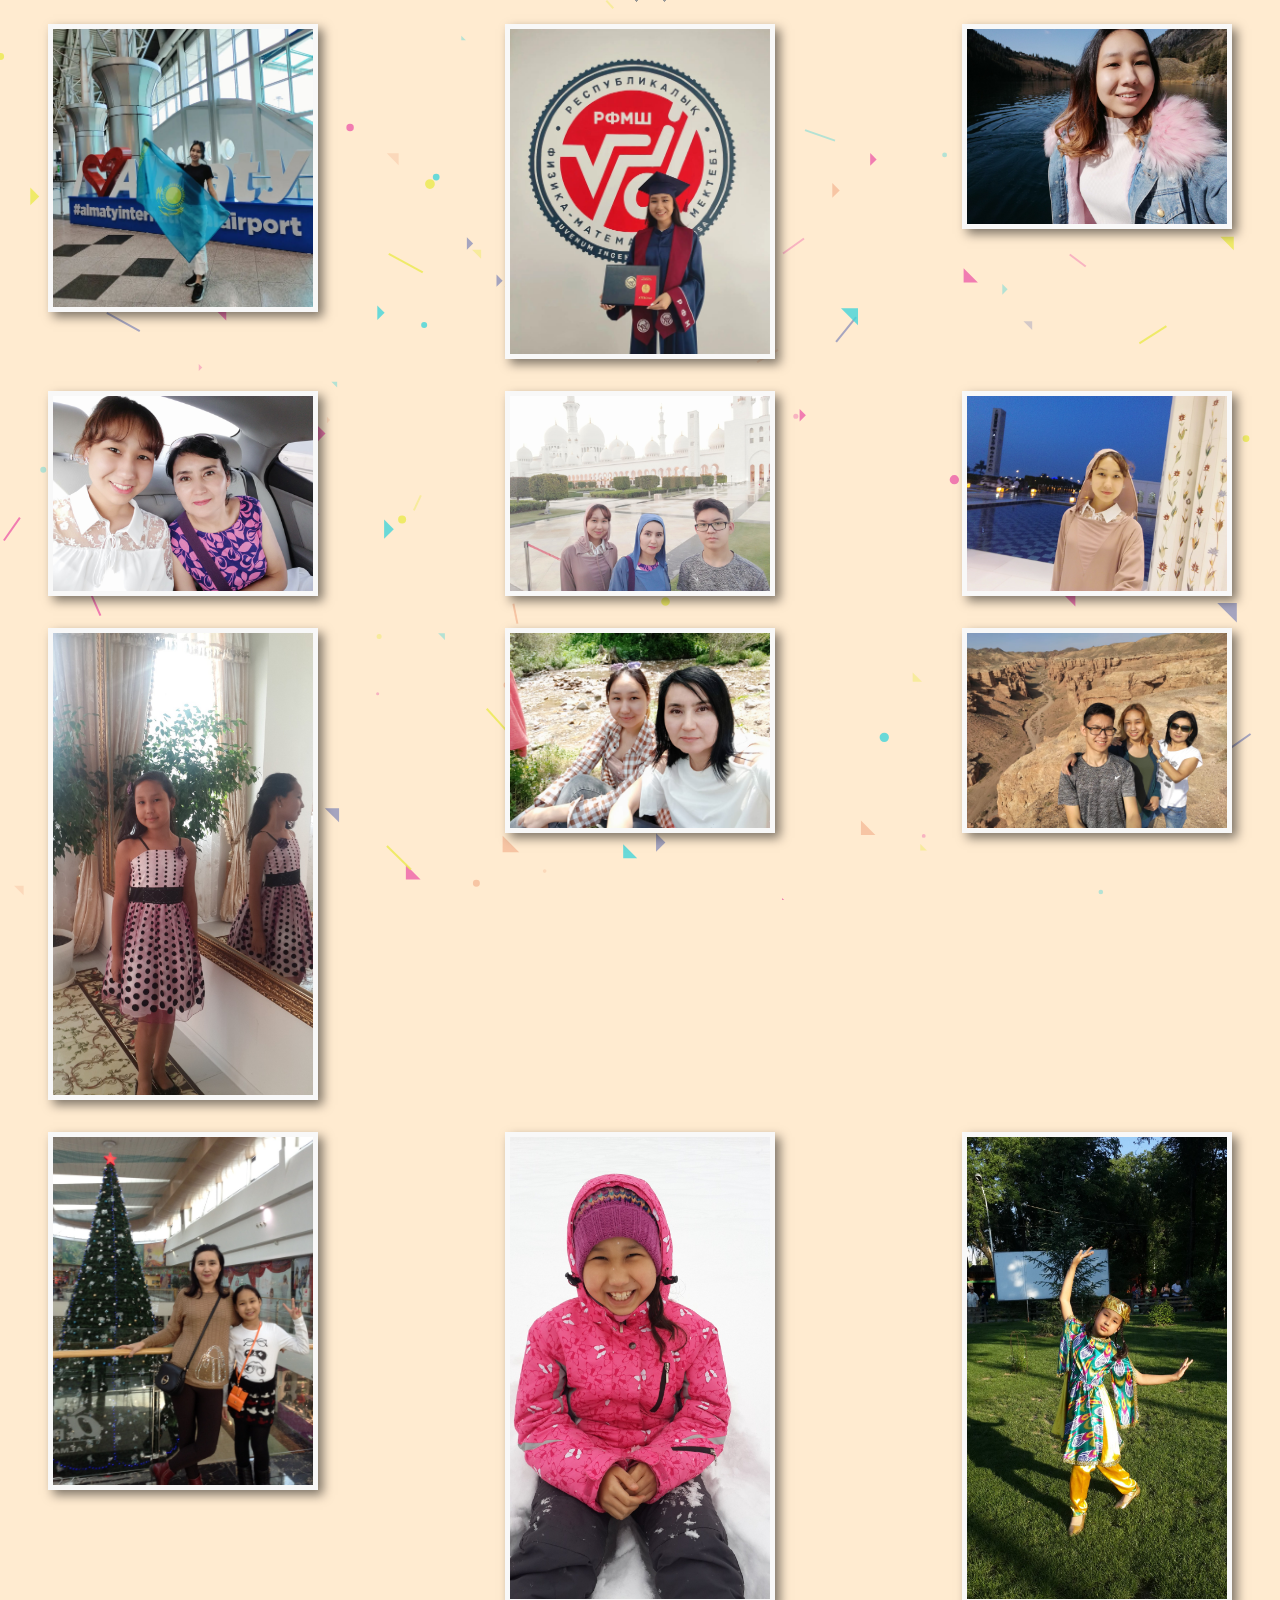
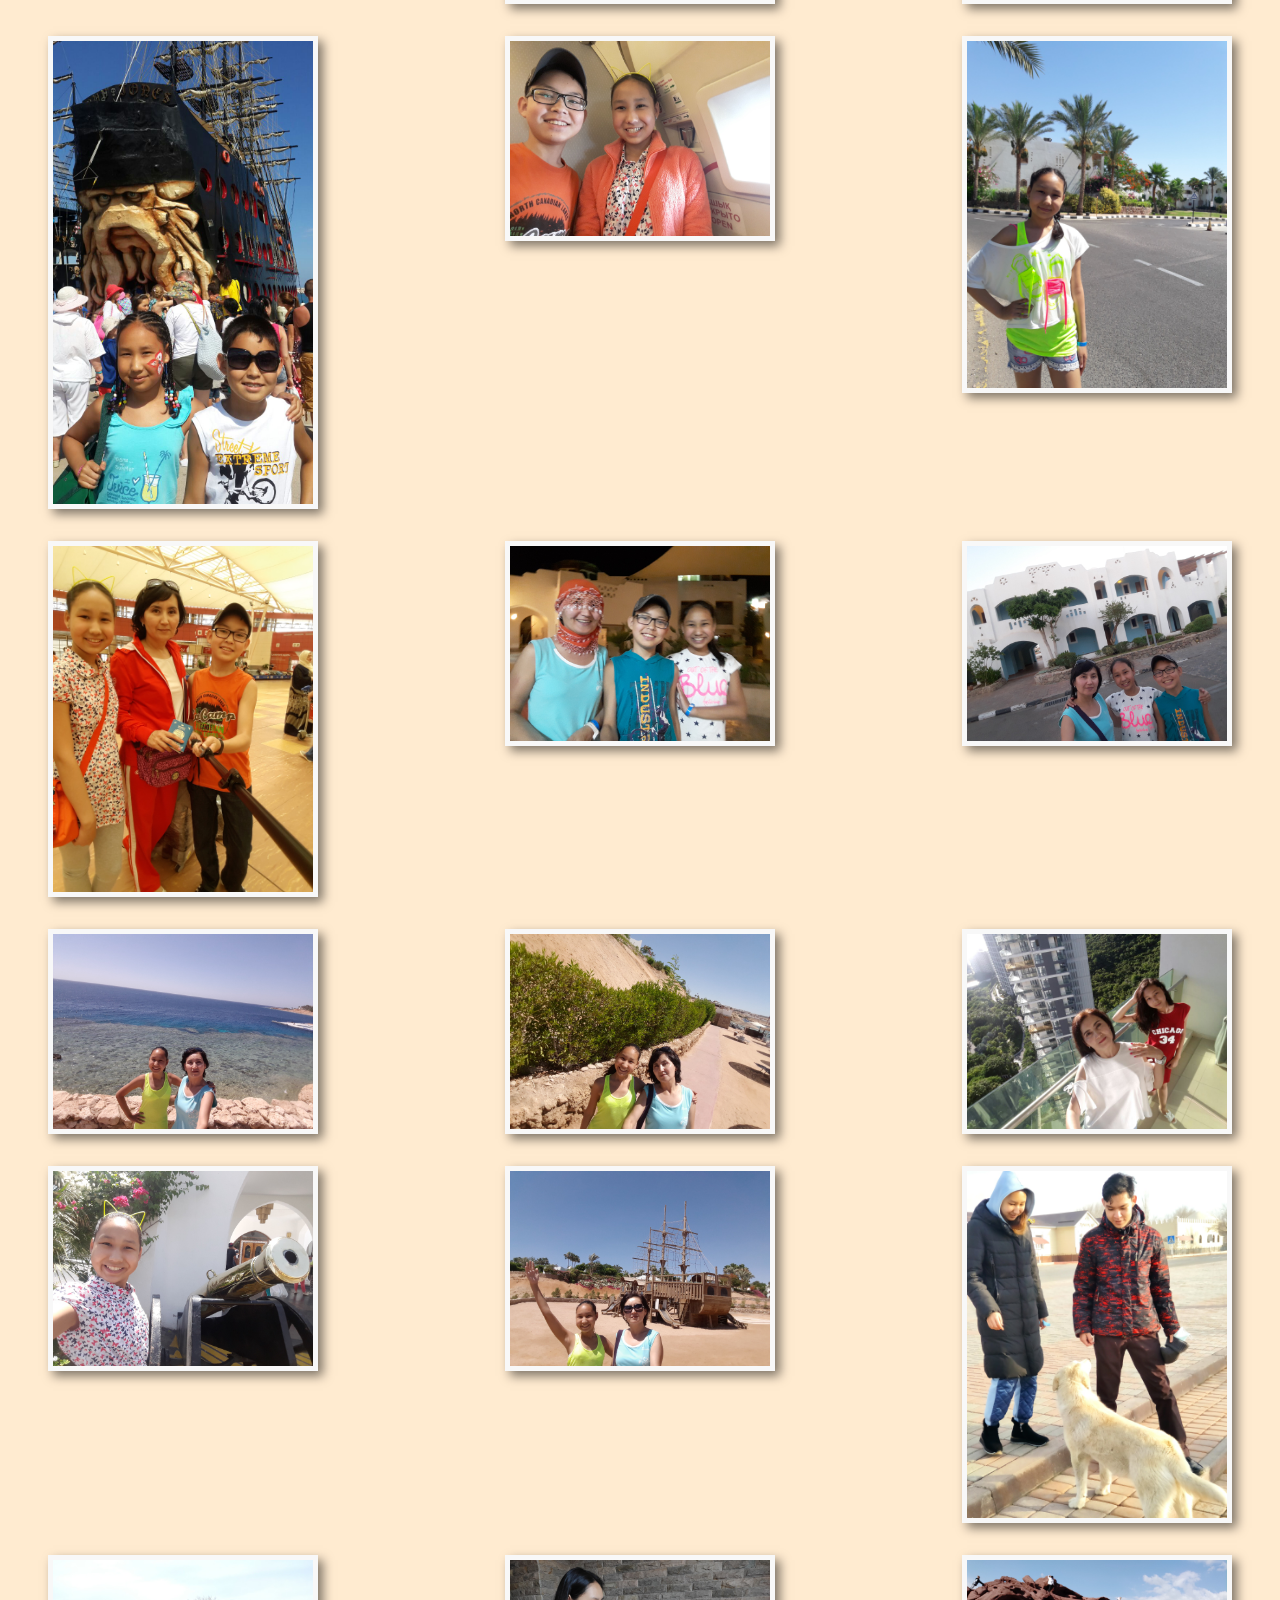
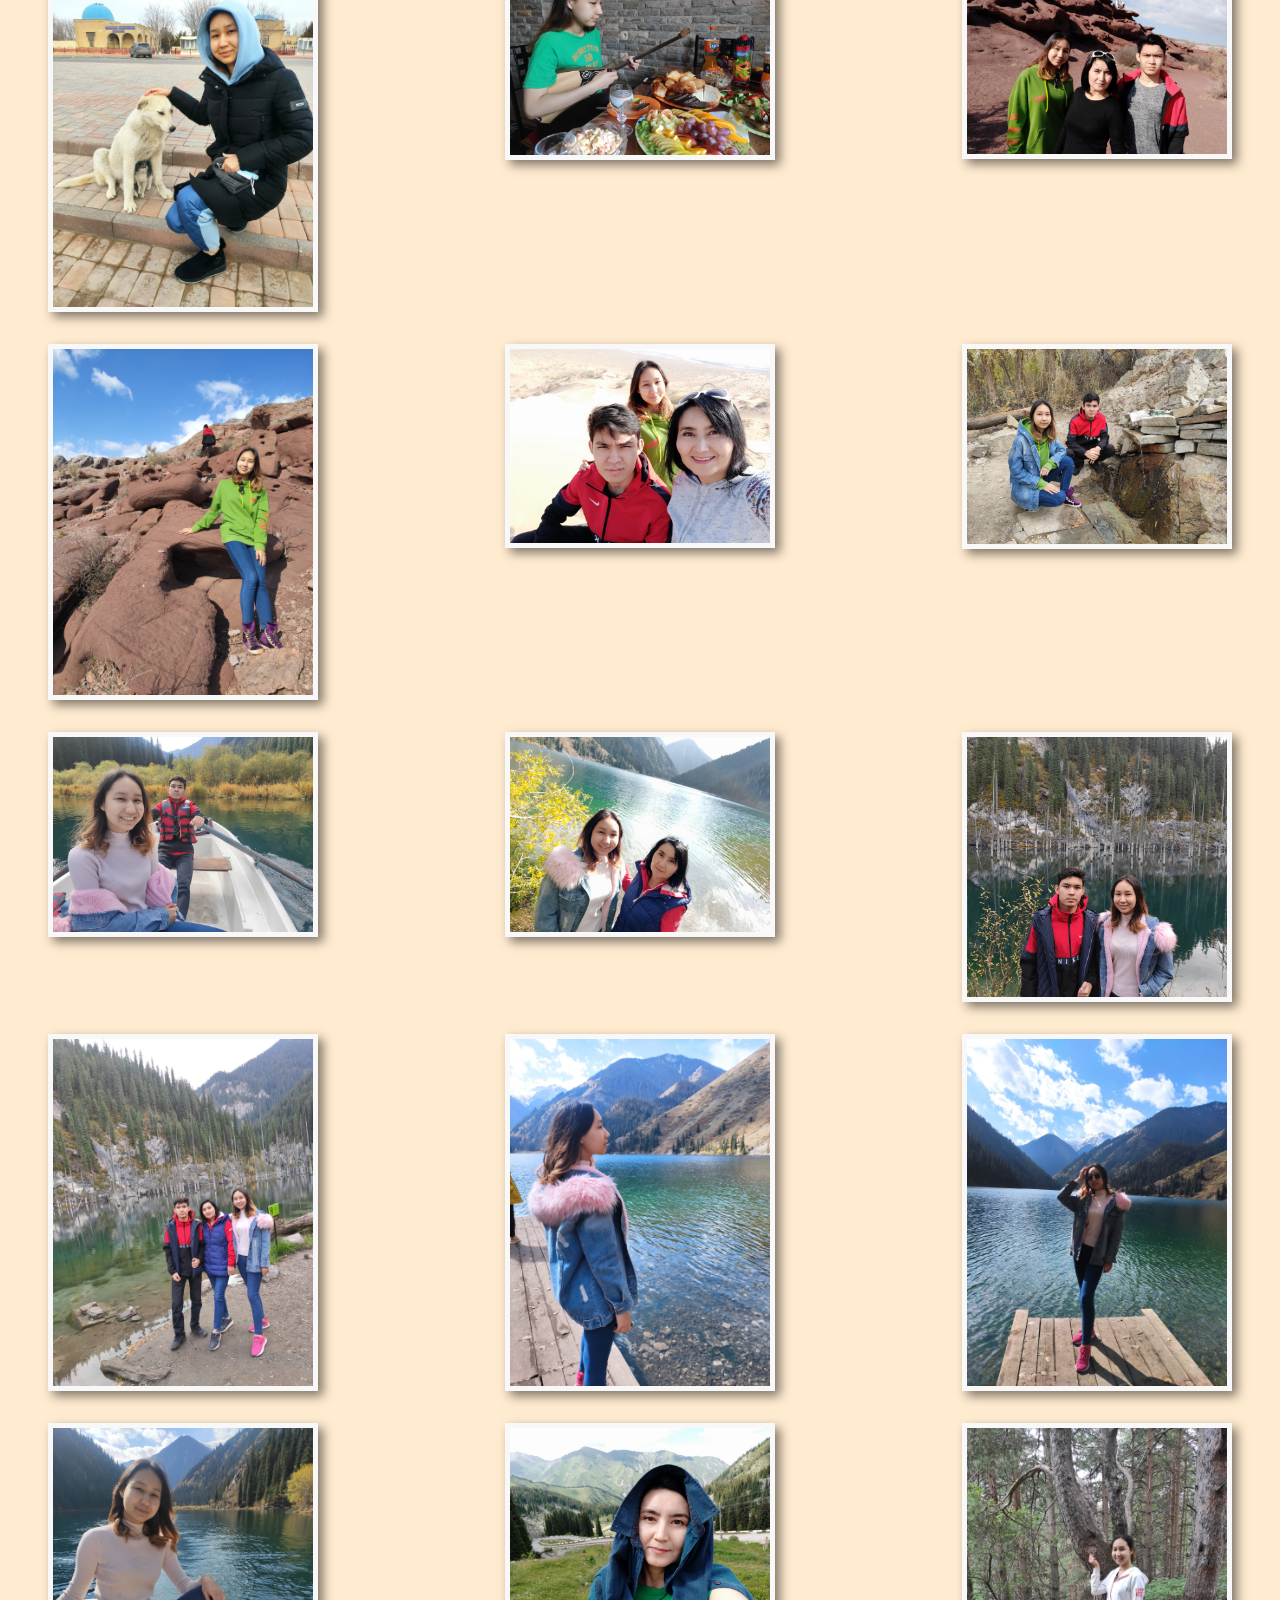
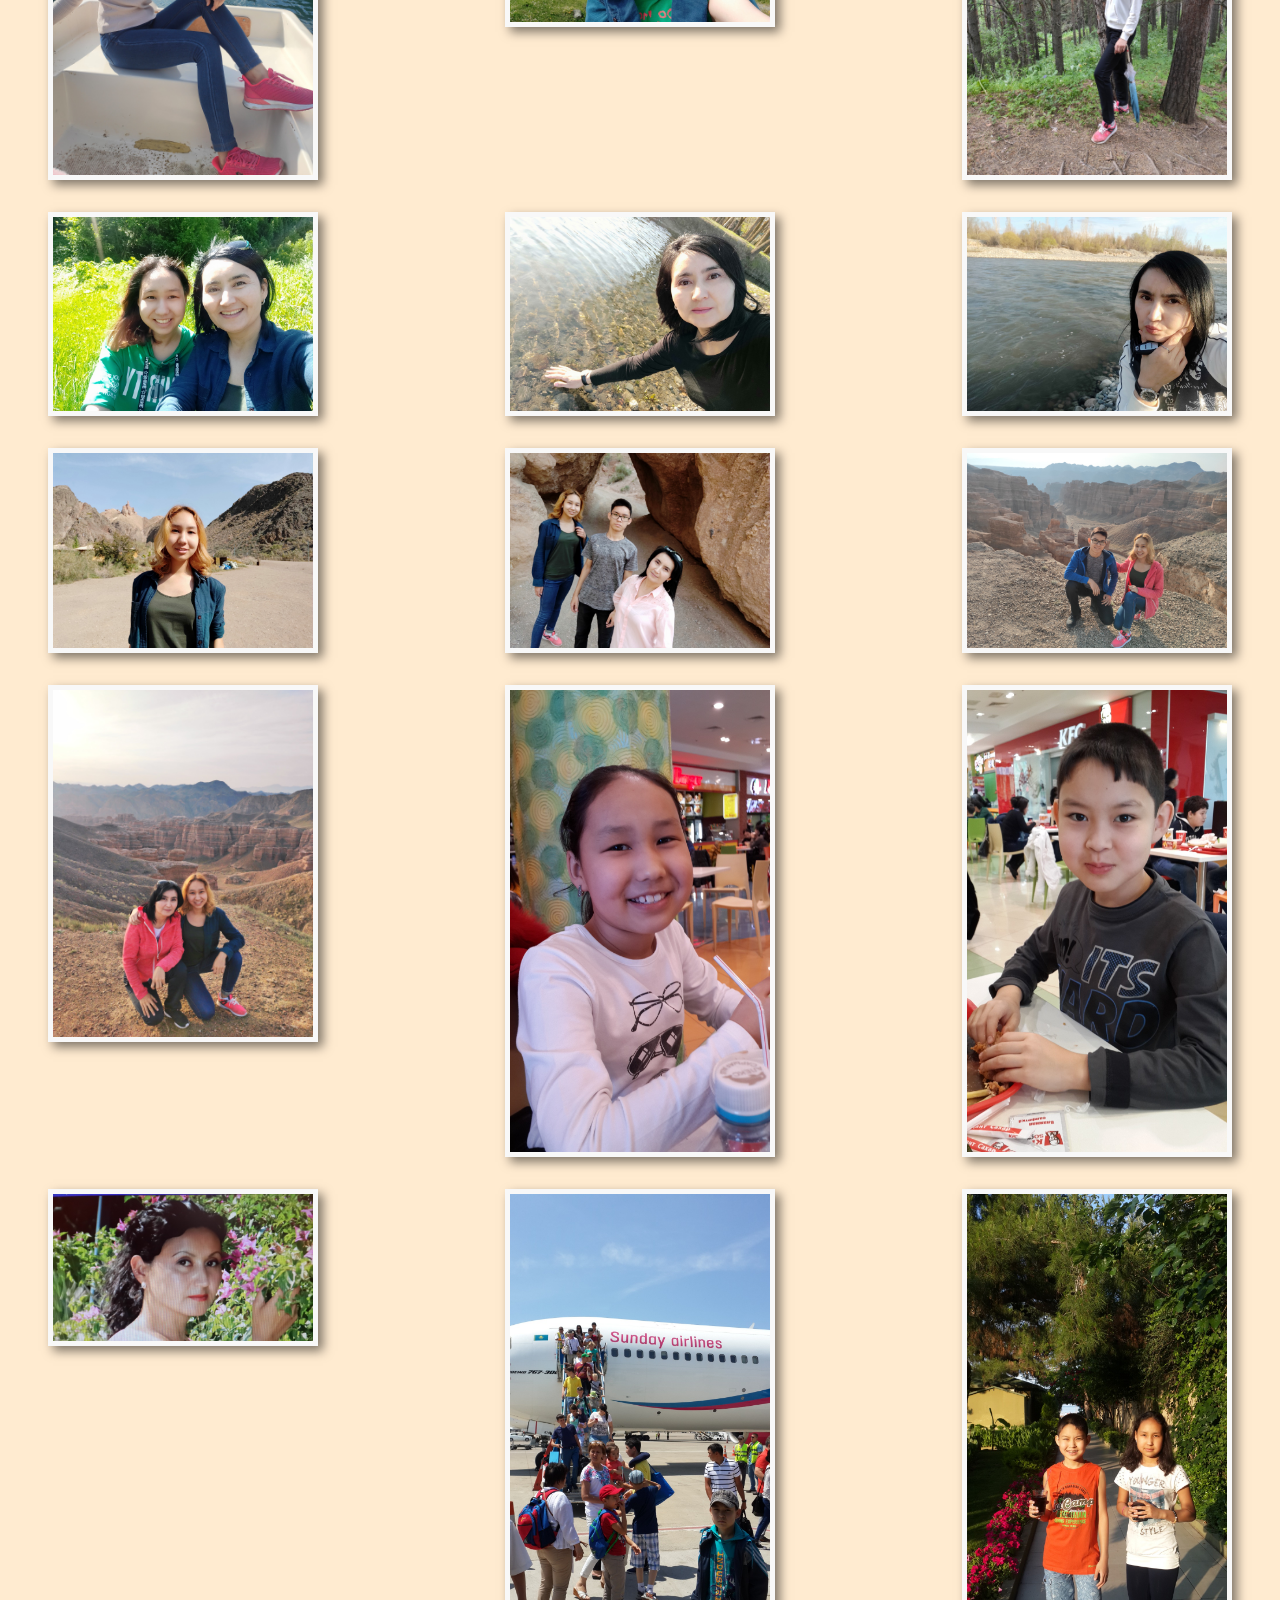
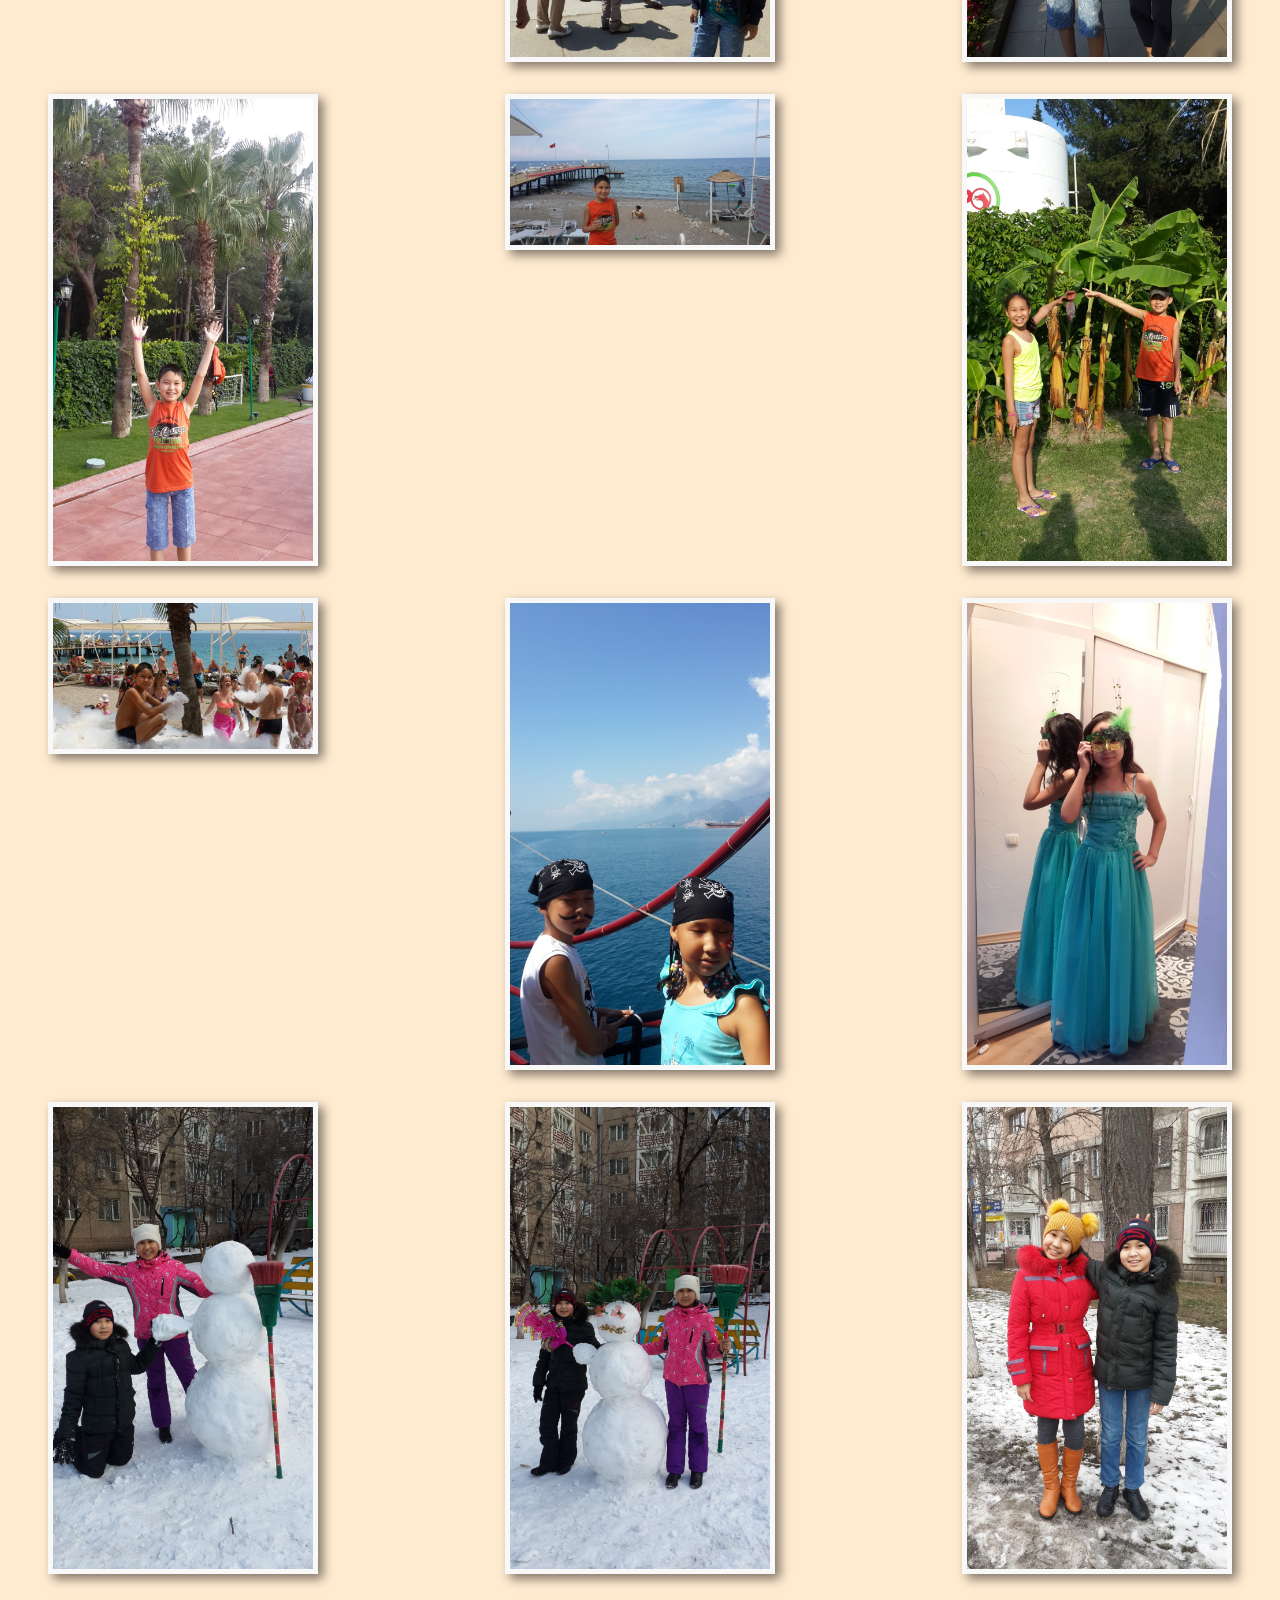
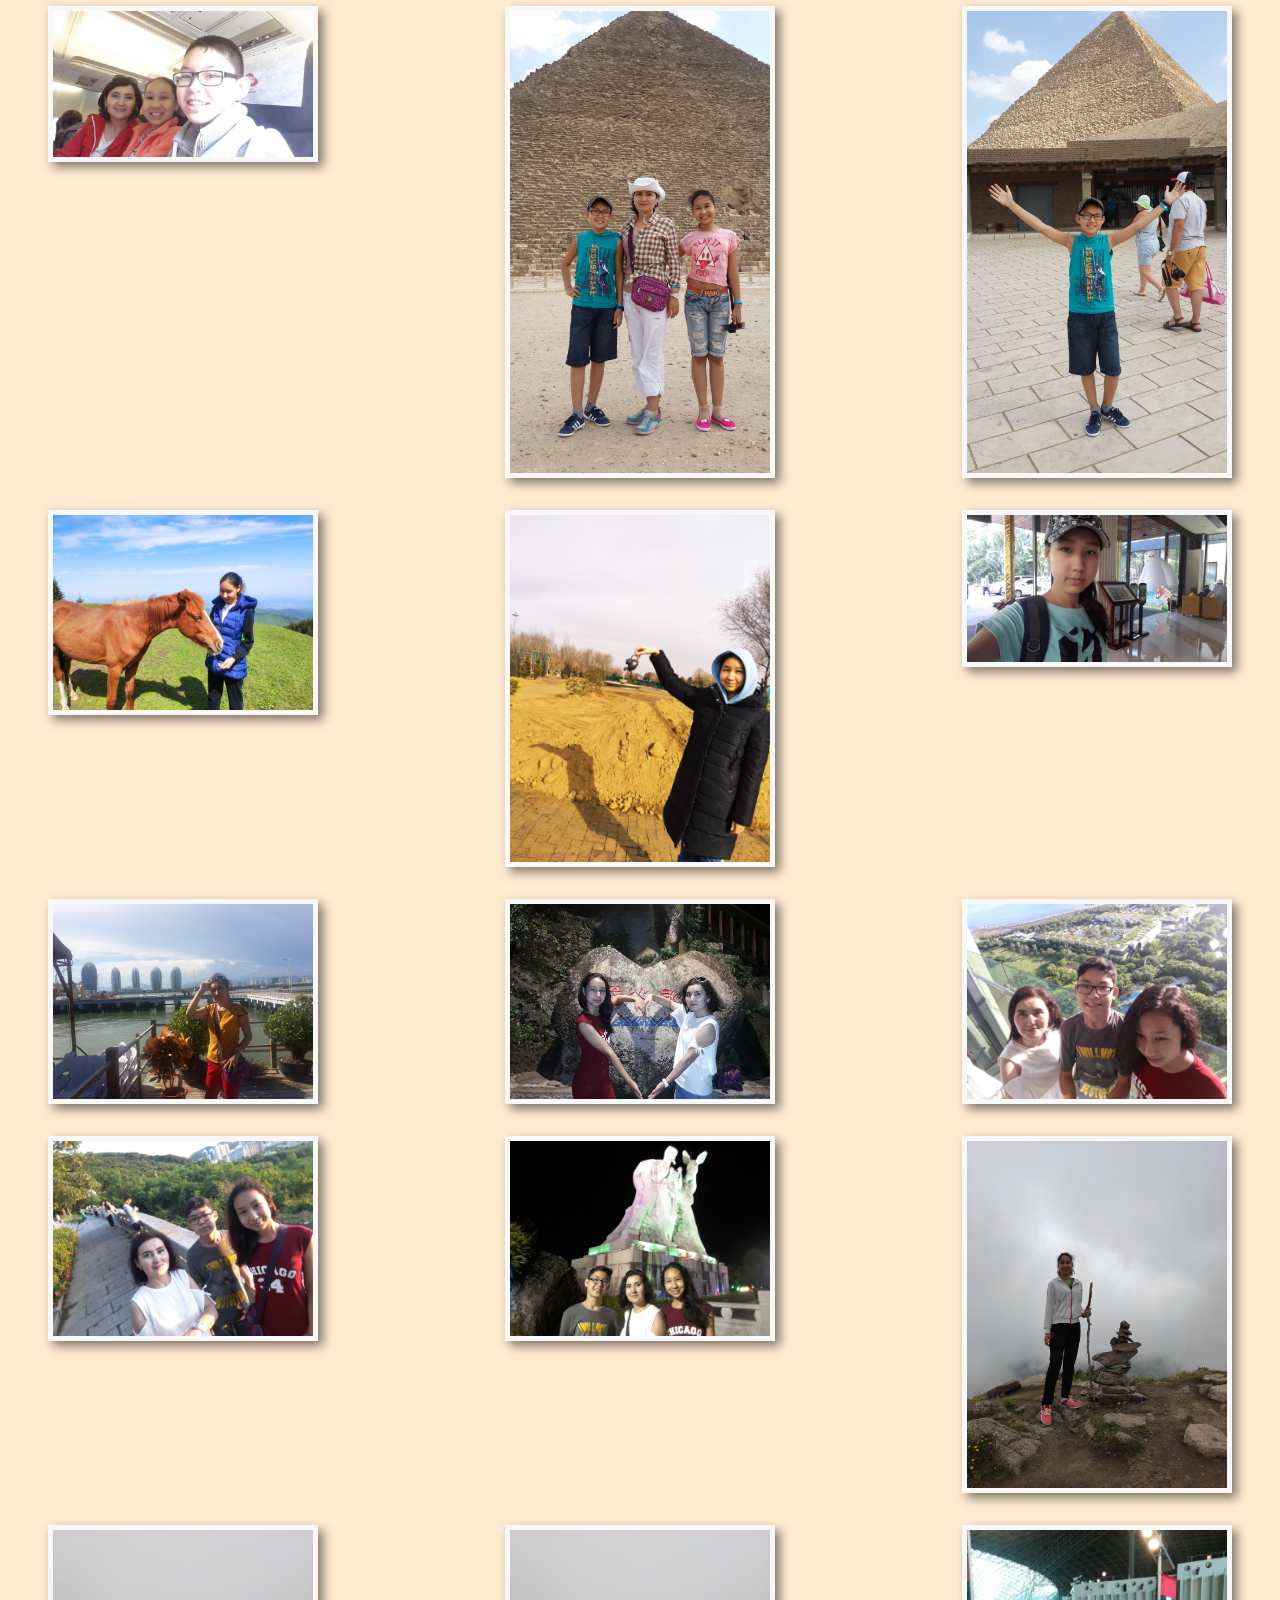
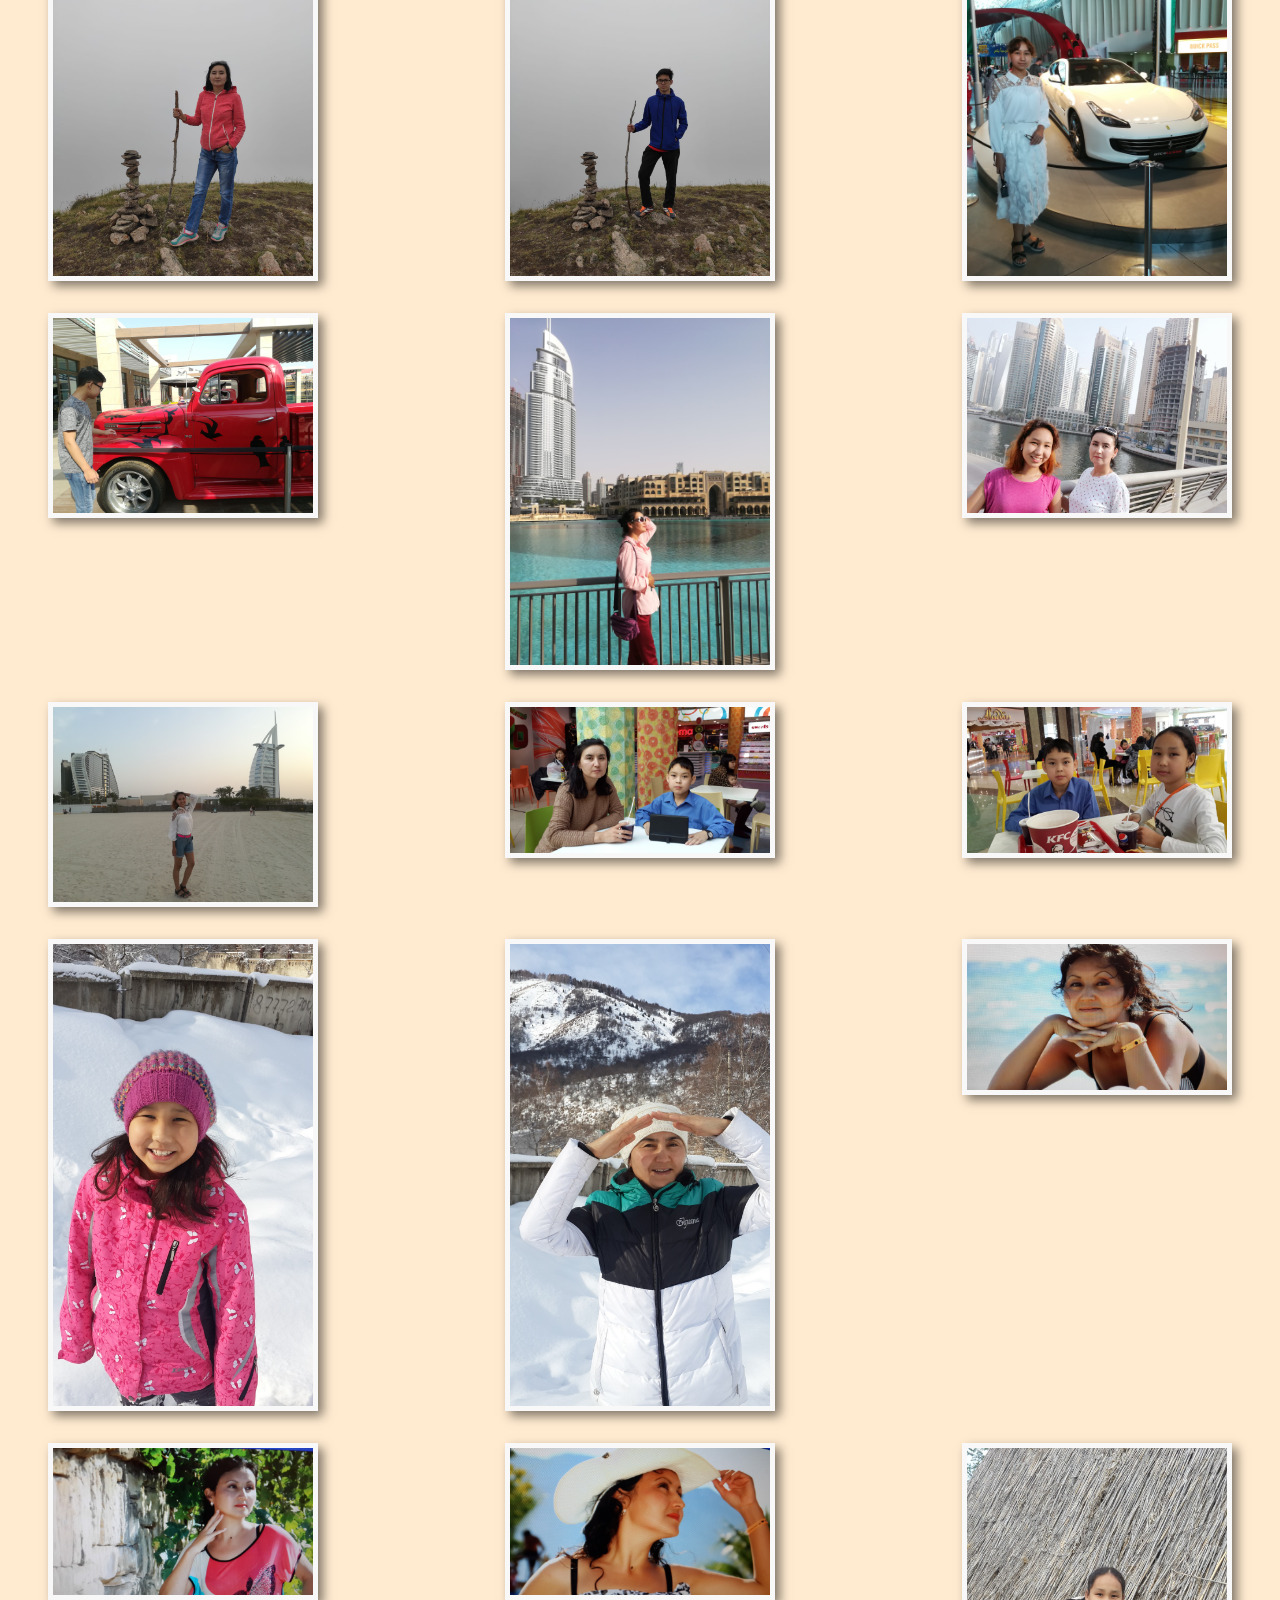
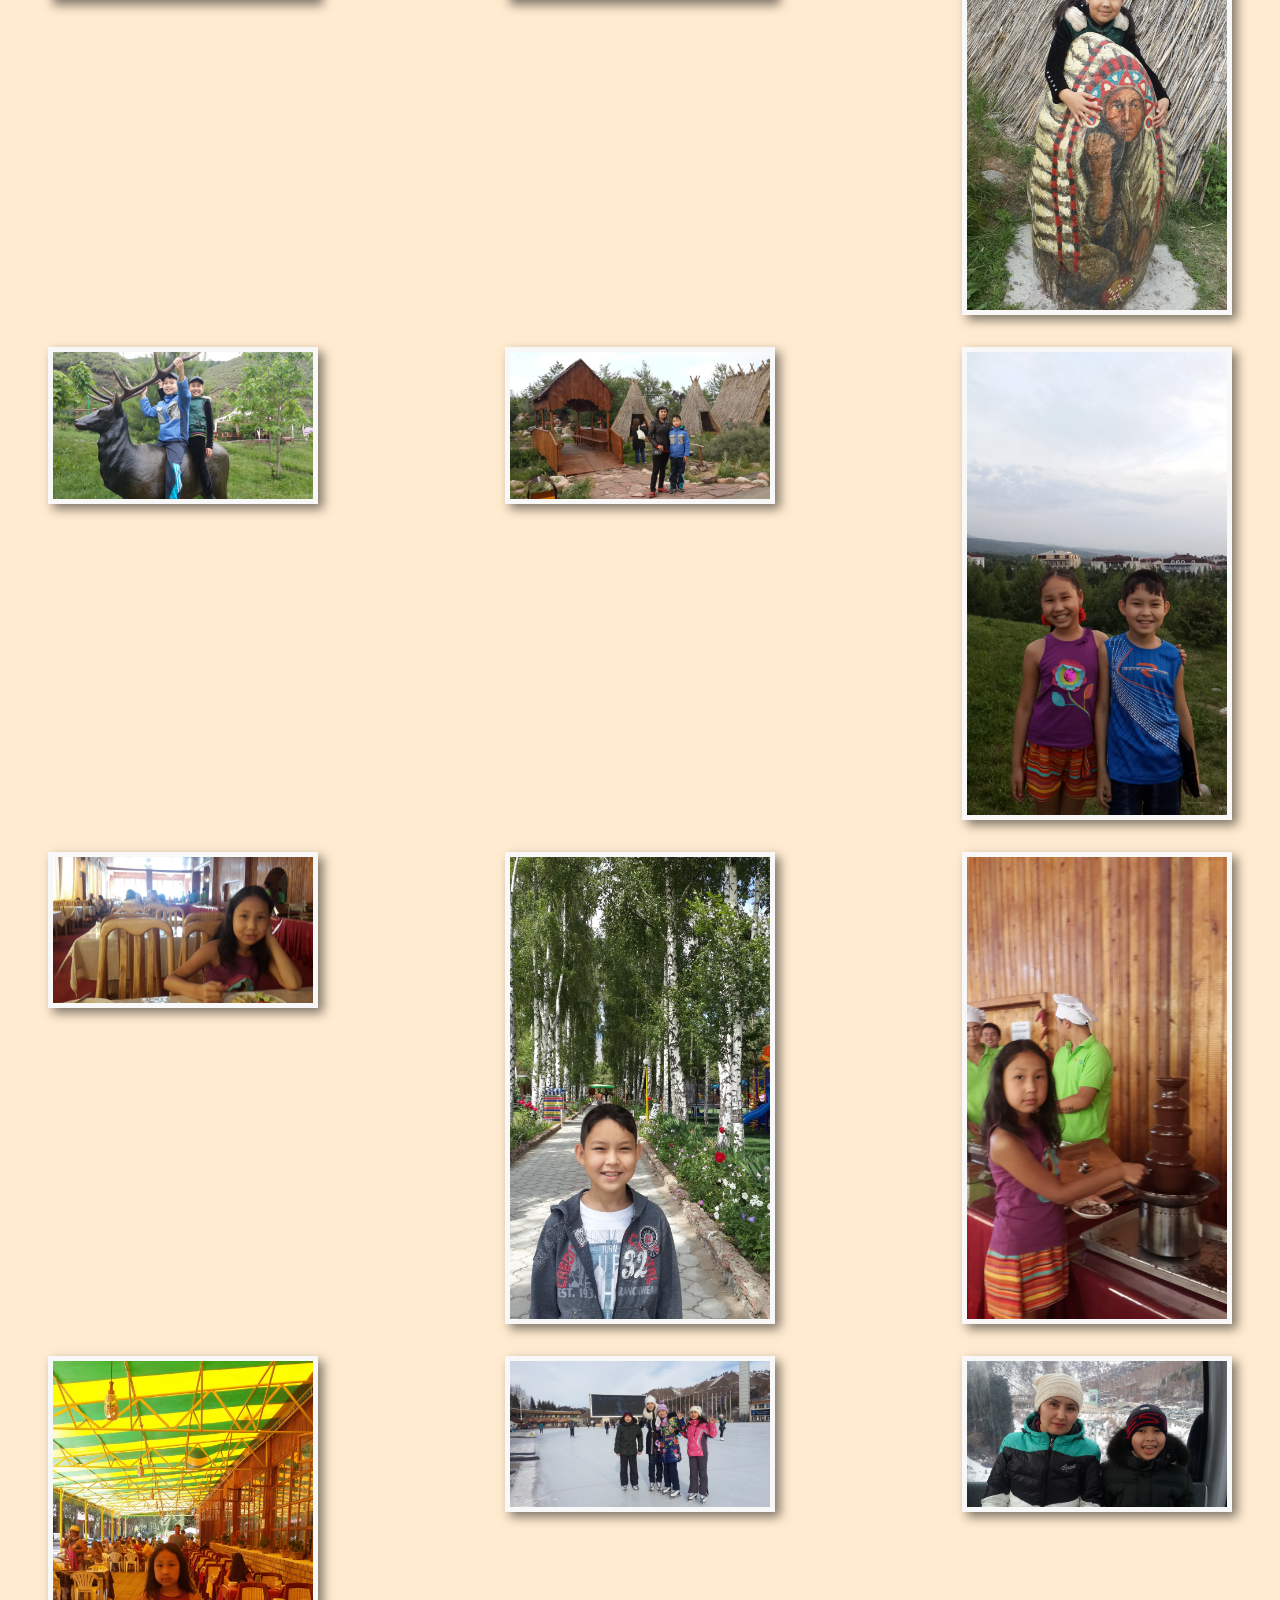
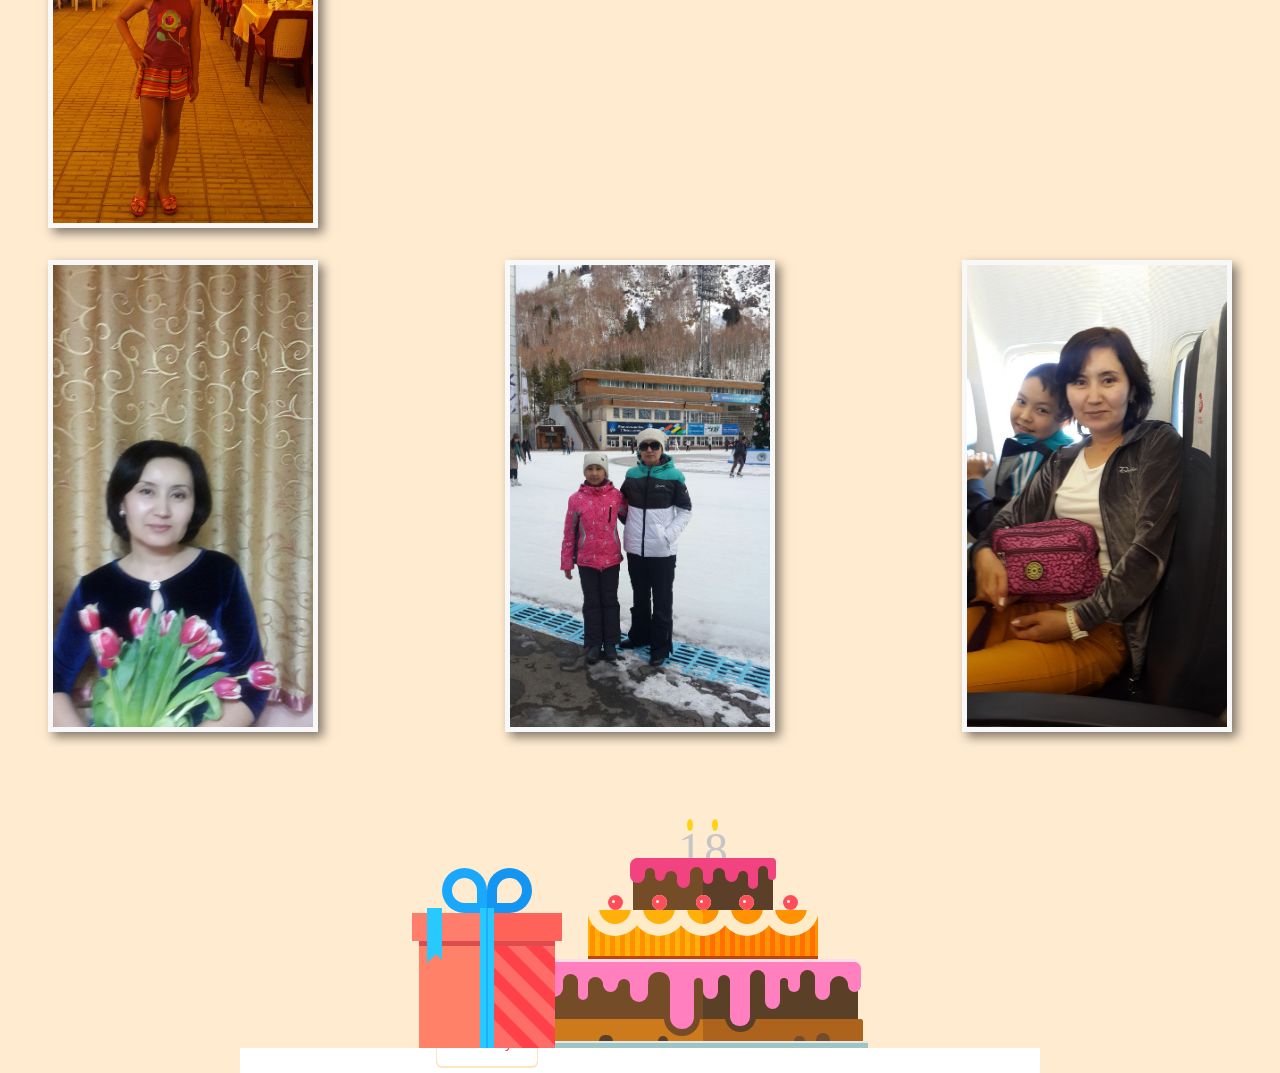
==== commit db121fa4: "Add files via upload" ====
--- a/gift.html
+++ b/gift.html
@@ -12,301 +12,301 @@
 <body>
     <canvas id="confetti"></canvas>
     <figure class="swing">
-        <img src="/images/1.jpg" alt="error">
-    </figure>
-    <figure class="swing">
-        <img src="/images/2.jpg" alt="error">
-    </figure>
-    <figure class="swing">
-        <img src="/images/3.jpeg" alt="error">
-    </figure>
-    <figure class="swing">
-        <img src="/images/4.jpeg" alt="error">
-    </figure>
-    <figure class="swing">
-        <img src="/images/5.jpeg" alt="error">
-    </figure>
-    <figure class="swing">
-        <img src="/images/6.jpeg" alt="error">
-    </figure>
-    <figure class="swing">
-        <img src="/images/7.jpeg" alt="error">
-    </figure>
-    <figure class="swing">
-        <img src="/images/8.jpeg" alt="error">
-    </figure>
-    <figure class="swing">
-        <img src="/images/9.jpeg" alt="error">
-    </figure>
-    <figure class="swing">
-        <img src="/images/10.jpeg" alt="error">
-    </figure>
-    <figure class="swing">
-        <img src="/images/11.jpeg" alt="error">
-    </figure>
-    <figure class="swing">
-        <img src="/images/12.jpeg" alt="error">
-    </figure>
-    <figure class="swing">
-        <img src="/images/13.jpeg" alt="error">
-    </figure>
-    <figure class="swing">
-        <img src="/images/14.jpeg" alt="error">
-    </figure>
-    <figure class="swing">
-        <img src="/images/15.jpeg" alt="error">
-    </figure>
-    <figure class="swing">
-        <img src="/images/16.jpeg" alt="error">
-    </figure>
-    <figure class="swing">
-        <img src="/images/17.jpeg" alt="error">
-    </figure>
-    <figure class="swing">
-        <img src="/images/18.jpeg" alt="error">
-    </figure>
-    <figure class="swing">
-        <img src="/images/19.jpeg" alt="error">
-    </figure>
-    <figure class="swing">
-        <img src="/images/20.jpeg" alt="error">
-    </figure>
-    <figure class="swing">
-        <img src="/images/21.jpeg" alt="error">
-    </figure>
-    <figure class="swing">
-        <img src="/images/22.jpeg" alt="error">
-    </figure>
-    <figure class="swing">
-        <img src="/images/23.jpeg" alt="error">
-    </figure>
-    <figure class="swing">
-        <img src="/images/24.jpeg" alt="error">
-    </figure>
-    <figure class="swing">
-        <img src="/images/25.jpeg" alt="error">
-    </figure>
-    <figure class="swing">
-        <img src="/images/26.jpeg" alt="error">
-    </figure>
-    <figure class="swing">
-        <img src="/images/27.jpeg" alt="error">
-    </figure>
-    <figure class="swing">
-        <img src="/images/28.jpeg" alt="error">
-    </figure>
-    <figure class="swing">
-        <img src="/images/29.jpeg" alt="error">
-    </figure>
-    <figure class="swing">
-        <img src="/images/30.jpeg" alt="error">
-    </figure>
-    <figure class="swing">
-        <img src="/images/31.jpeg" alt="error">
-    </figure>
-    <figure class="swing">
-        <img src="/images/32.jpeg" alt="error">
-    </figure>
-    <figure class="swing">
-        <img src="/images/33.jpeg" alt="error">
-    </figure>
-    <figure class="swing">
-        <img src="/images/34.jpeg" alt="error">
-    </figure>
-    <figure class="swing">
-        <img src="/images/35.jpeg" alt="error">
-    </figure>
-    <figure class="swing">
-        <img src="/images/36.jpeg" alt="error">
-    </figure>
-    <figure class="swing">
-        <img src="/images/37.jpeg" alt="error">
-    </figure>
-    <figure class="swing">
-        <img src="/images/38.jpeg" alt="error">
-    </figure>
-    <figure class="swing">
-        <img src="/images/39.jpeg" alt="error">
-    </figure>
-    <figure class="swing">
-        <img src="/images/40.jpeg" alt="error">
-    </figure>
-    <figure class="swing">
-        <img src="/images/41.jpeg" alt="error">
-    </figure>
-    <figure class="swing">
-        <img src="/images/42.jpeg" alt="error">
-    </figure>
-    <figure class="swing">
-        <img src="/images/43.jpeg" alt="error">
-    </figure>
-    <figure class="swing">
-        <img src="/images/44.jpeg" alt="error">
-    </figure>
-    <figure class="swing">
-        <img src="/images/45.jpeg" alt="error">
-    </figure>
-    <figure class="swing">
-        <img src="/images/46.jpeg" alt="error">
-    </figure>
-    <figure class="swing">
-        <img src="/images/47.jpeg" alt="error">
-    </figure>
-    <figure class="swing">
-        <img src="/images/48.jpeg" alt="error">
-    </figure>
-    <figure class="swing">
-        <img src="/images/49.jpeg" alt="error">
-    </figure>
-    <figure class="swing">
-        <img src="/images/50.jpeg" alt="error">
-    </figure>
-    <figure class="swing">
-        <img src="/images/51.jpeg" alt="error">
-    </figure>
-    <figure class="swing">
-        <img src="/images/52.jpeg" alt="error">
-    </figure>
-    <figure class="swing">
-        <img src="/images/53.jpeg" alt="error">
-    </figure>
-    <figure class="swing">
-        <img src="/images/54.jpeg" alt="error">
-    </figure>
-    <figure class="swing">
-        <img src="/images/55.jpeg" alt="error">
-    </figure>
-    <figure class="swing">
-        <img src="/images/56.jpeg" alt="error">
-    </figure>
-    <figure class="swing">
-        <img src="/images/57.jpeg" alt="error">
-    </figure>
-    <figure class="swing">
-        <img src="/images/58.jpeg" alt="error">
-    </figure>
-    <figure class="swing">
-        <img src="/images/59.jpeg" alt="error">
-    </figure>
-    <figure class="swing">
-        <img src="/images/60.jpeg" alt="error">
-    </figure>
-    <figure class="swing">
-        <img src="/images/61.jpeg" alt="error">
-    </figure>
-    <figure class="swing">
-        <img src="/images/62.jpeg" alt="error">
-    </figure>
-    <figure class="swing">
-        <img src="/images/63.jpeg" alt="error">
-    </figure>
-    <figure class="swing">
-        <img src="/images/64.jpeg" alt="error">
-    </figure>
-    <figure class="swing">
-        <img src="/images/65.jpeg" alt="error">
-    </figure>
-    <figure class="swing">
-        <img src="/images/66.jpeg" alt="error">
-    </figure>
-    <figure class="swing">
-        <img src="/images/67.jpeg" alt="error">
-    </figure>
-    <figure class="swing">
-        <img src="/images/68.jpeg" alt="error">
-    </figure>
-    <figure class="swing">
-        <img src="/images/69.jpeg" alt="error">
-    </figure>
-    <figure class="swing">
-        <img src="/images/70.jpeg" alt="error">
-    </figure>
-    <figure class="swing">
-        <img src="/images/71.jpeg" alt="error">
-    </figure>
-    <figure class="swing">
-        <img src="/images/72.jpeg" alt="error">
-    </figure>
-    <figure class="swing">
-        <img src="/images/73.jpeg" alt="error">
-    </figure>
-    <figure class="swing">
-        <img src="/images/74.jpeg" alt="error">
-    </figure>
-    <figure class="swing">
-        <img src="/images/75.jpeg" alt="error">
-    </figure>
-    <figure class="swing">
-        <img src="/images/76.jpeg" alt="error">
-    </figure>
-    <figure class="swing">
-        <img src="/images/77.jpeg" alt="error">
-    </figure>
-    <figure class="swing">
-        <img src="/images/78.jpeg" alt="error">
-    </figure>
-    <figure class="swing">
-        <img src="/images/79.jpeg" alt="error">
-    </figure>
-    <figure class="swing">
-        <img src="/images/80.jpeg" alt="error">
-    </figure>
-    <figure class="swing">
-        <img src="/images/81.jpeg" alt="error">
-    </figure>
-    <figure class="swing">
-        <img src="/images/82.jpeg" alt="error">
-    </figure>
-    <figure class="swing">
-        <img src="/images/83.jpeg" alt="error">
-    </figure>
-    <figure class="swing">
-        <img src="/images/84.jpeg" alt="error">
-    </figure>
-    <figure class="swing">
-        <img src="/images/85.jpeg" alt="error">
-    </figure>
-    <figure class="swing">
-        <img src="/images/86.jpeg" alt="error">
-    </figure>
-    <figure class="swing">
-        <img src="/images/87.jpeg" alt="error">
-    </figure>
-    <figure class="swing">
-        <img src="/images/88.jpeg" alt="error">
-    </figure>
-    <figure class="swing">
-        <img src="/images/89.jpeg" alt="error">
-    </figure>
-    <figure class="swing">
-        <img src="/images/90.jpeg" alt="error">
-    </figure>
-    <figure class="swing">
-        <img src="/images/91.jpeg" alt="error">
-    </figure>
-    <figure class="swing">
-        <img src="/images/92.jpeg" alt="error">
-    </figure>
-    <figure class="swing">
-        <img src="/images/93.jpeg" alt="error">
-    </figure>
-    <figure class="swing">
-        <img src="/images/94.jpeg" alt="error">
-    </figure>
-    <figure class="swing">
-        <img src="/images/95.jpeg" alt="error">
-    </figure>
-    <figure class="swing">
-        <img src="/images/96.jpeg" alt="error">
-    </figure>
-    <figure class="swing">
-        <img src="/images/97.jpeg" alt="error">
-    </figure>
-    <figure class="swing">
-        <img src="/images/98.jpeg" alt="error">
-    </figure>
-    <figure class="swing">
-        <img src="/images/99.jpeg" alt="error">
+        <img src="/docs/assets/images/1.jpg" alt="error">
+    </figure>
+    <figure class="swing">
+        <img src="/docs/assets/images/2.jpg" alt="error">
+    </figure>
+    <figure class="swing">
+        <img src="/docs/assets/images/3.jpeg" alt="error">
+    </figure>
+    <figure class="swing">
+        <img src="/docs/assets/images/4.jpeg" alt="error">
+    </figure>
+    <figure class="swing">
+        <img src="/docs/assets/images/5.jpeg" alt="error">
+    </figure>
+    <figure class="swing">
+        <img src="/docs/assets/images/6.jpeg" alt="error">
+    </figure>
+    <figure class="swing">
+        <img src="/docs/assets/images/7.jpeg" alt="error">
+    </figure>
+    <figure class="swing">
+        <img src="/docs/assets/images/8.jpeg" alt="error">
+    </figure>
+    <figure class="swing">
+        <img src="/docs/assets/images/9.jpeg" alt="error">
+    </figure>
+    <figure class="swing">
+        <img src="/docs/assets/images/10.jpeg" alt="error">
+    </figure>
+    <figure class="swing">
+        <img src="/docs/assets/images/11.jpeg" alt="error">
+    </figure>
+    <figure class="swing">
+        <img src="/docs/assets/images/12.jpeg" alt="error">
+    </figure>
+    <figure class="swing">
+        <img src="/docs/assets/images/13.jpeg" alt="error">
+    </figure>
+    <figure class="swing">
+        <img src="/docs/assets/images/14.jpeg" alt="error">
+    </figure>
+    <figure class="swing">
+        <img src="/docs/assets/images/15.jpeg" alt="error">
+    </figure>
+    <figure class="swing">
+        <img src="/docs/assets/images/16.jpeg" alt="error">
+    </figure>
+    <figure class="swing">
+        <img src="/docs/assets/images/17.jpeg" alt="error">
+    </figure>
+    <figure class="swing">
+        <img src="/docs/assets/images/18.jpeg" alt="error">
+    </figure>
+    <figure class="swing">
+        <img src="/docs/assets/images/19.jpeg" alt="error">
+    </figure>
+    <figure class="swing">
+        <img src="/docs/assets/images/20.jpeg" alt="error">
+    </figure>
+    <figure class="swing">
+        <img src="/docs/assets/images/21.jpeg" alt="error">
+    </figure>
+    <figure class="swing">
+        <img src="/docs/assets/images/22.jpeg" alt="error">
+    </figure>
+    <figure class="swing">
+        <img src="/docs/assets/images/23.jpeg" alt="error">
+    </figure>
+    <figure class="swing">
+        <img src="/docs/assets/images/24.jpeg" alt="error">
+    </figure>
+    <figure class="swing">
+        <img src="/docs/assets/images/25.jpeg" alt="error">
+    </figure>
+    <figure class="swing">
+        <img src="/docs/assets/images/26.jpeg" alt="error">
+    </figure>
+    <figure class="swing">
+        <img src="/docs/assets/images/27.jpeg" alt="error">
+    </figure>
+    <figure class="swing">
+        <img src="/docs/assets/images/28.jpeg" alt="error">
+    </figure>
+    <figure class="swing">
+        <img src="/docs/assets/images/29.jpeg" alt="error">
+    </figure>
+    <figure class="swing">
+        <img src="/docs/assets/images/30.jpeg" alt="error">
+    </figure>
+    <figure class="swing">
+        <img src="/docs/assets/images/31.jpeg" alt="error">
+    </figure>
+    <figure class="swing">
+        <img src="/docs/assets/images/32.jpeg" alt="error">
+    </figure>
+    <figure class="swing">
+        <img src="/docs/assets/images/33.jpeg" alt="error">
+    </figure>
+    <figure class="swing">
+        <img src="/docs/assets/images/34.jpeg" alt="error">
+    </figure>
+    <figure class="swing">
+        <img src="/docs/assets/images/35.jpeg" alt="error">
+    </figure>
+    <figure class="swing">
+        <img src="/docs/assets/images/36.jpeg" alt="error">
+    </figure>
+    <figure class="swing">
+        <img src="/docs/assets/images/37.jpeg" alt="error">
+    </figure>
+    <figure class="swing">
+        <img src="/docs/assets/images/38.jpeg" alt="error">
+    </figure>
+    <figure class="swing">
+        <img src="/docs/assets/images/39.jpeg" alt="error">
+    </figure>
+    <figure class="swing">
+        <img src="/docs/assets/images/40.jpeg" alt="error">
+    </figure>
+    <figure class="swing">
+        <img src="/docs/assets/images/41.jpeg" alt="error">
+    </figure>
+    <figure class="swing">
+        <img src="/docs/assets/images/42.jpeg" alt="error">
+    </figure>
+    <figure class="swing">
+        <img src="/docs/assets/images/43.jpeg" alt="error">
+    </figure>
+    <figure class="swing">
+        <img src="/docs/assets/images/44.jpeg" alt="error">
+    </figure>
+    <figure class="swing">
+        <img src="/docs/assets/images/45.jpeg" alt="error">
+    </figure>
+    <figure class="swing">
+        <img src="/docs/assets/images/46.jpeg" alt="error">
+    </figure>
+    <figure class="swing">
+        <img src="/docs/assets/images/47.jpeg" alt="error">
+    </figure>
+    <figure class="swing">
+        <img src="/docs/assets/images/48.jpeg" alt="error">
+    </figure>
+    <figure class="swing">
+        <img src="/docs/assets/images/49.jpeg" alt="error">
+    </figure>
+    <figure class="swing">
+        <img src="/docs/assets/images/50.jpeg" alt="error">
+    </figure>
+    <figure class="swing">
+        <img src="/docs/assets/images/51.jpeg" alt="error">
+    </figure>
+    <figure class="swing">
+        <img src="/docs/assets/images/52.jpeg" alt="error">
+    </figure>
+    <figure class="swing">
+        <img src="/docs/assets/images/53.jpeg" alt="error">
+    </figure>
+    <figure class="swing">
+        <img src="/docs/assets/images/54.jpeg" alt="error">
+    </figure>
+    <figure class="swing">
+        <img src="/docs/assets/images/55.jpeg" alt="error">
+    </figure>
+    <figure class="swing">
+        <img src="/docs/assets/images/56.jpeg" alt="error">
+    </figure>
+    <figure class="swing">
+        <img src="/docs/assets/images/57.jpeg" alt="error">
+    </figure>
+    <figure class="swing">
+        <img src="/docs/assets/images/58.jpeg" alt="error">
+    </figure>
+    <figure class="swing">
+        <img src="/docs/assets/images/59.jpeg" alt="error">
+    </figure>
+    <figure class="swing">
+        <img src="/docs/assets/images/60.jpeg" alt="error">
+    </figure>
+    <figure class="swing">
+        <img src="/docs/assets/images/61.jpeg" alt="error">
+    </figure>
+    <figure class="swing">
+        <img src="/docs/assets/images/62.jpeg" alt="error">
+    </figure>
+    <figure class="swing">
+        <img src="/docs/assets/images/63.jpeg" alt="error">
+    </figure>
+    <figure class="swing">
+        <img src="/docs/assets/images/64.jpeg" alt="error">
+    </figure>
+    <figure class="swing">
+        <img src="/docs/assets/images/65.jpeg" alt="error">
+    </figure>
+    <figure class="swing">
+        <img src="/docs/assets/images/66.jpeg" alt="error">
+    </figure>
+    <figure class="swing">
+        <img src="/docs/assets/images/67.jpeg" alt="error">
+    </figure>
+    <figure class="swing">
+        <img src="/docs/assets/images/68.jpeg" alt="error">
+    </figure>
+    <figure class="swing">
+        <img src="/docs/assets/images/69.jpeg" alt="error">
+    </figure>
+    <figure class="swing">
+        <img src="/docs/assets/images/70.jpeg" alt="error">
+    </figure>
+    <figure class="swing">
+        <img src="/docs/assets/images/71.jpeg" alt="error">
+    </figure>
+    <figure class="swing">
+        <img src="/docs/assets/images/72.jpeg" alt="error">
+    </figure>
+    <figure class="swing">
+        <img src="/docs/assets/images/73.jpeg" alt="error">
+    </figure>
+    <figure class="swing">
+        <img src="/docs/assets/images/74.jpeg" alt="error">
+    </figure>
+    <figure class="swing">
+        <img src="/docs/assets/images/75.jpeg" alt="error">
+    </figure>
+    <figure class="swing">
+        <img src="/docs/assets/images/76.jpeg" alt="error">
+    </figure>
+    <figure class="swing">
+        <img src="/docs/assets/images/77.jpeg" alt="error">
+    </figure>
+    <figure class="swing">
+        <img src="/docs/assets/images/78.jpeg" alt="error">
+    </figure>
+    <figure class="swing">
+        <img src="/docs/assets/images/79.jpeg" alt="error">
+    </figure>
+    <figure class="swing">
+        <img src="/docs/assets/images/80.jpeg" alt="error">
+    </figure>
+    <figure class="swing">
+        <img src="/docs/assets/images/81.jpeg" alt="error">
+    </figure>
+    <figure class="swing">
+        <img src="/docs/assets/images/82.jpeg" alt="error">
+    </figure>
+    <figure class="swing">
+        <img src="/docs/assets/images/83.jpeg" alt="error">
+    </figure>
+    <figure class="swing">
+        <img src="/docs/assets/images/84.jpeg" alt="error">
+    </figure>
+    <figure class="swing">
+        <img src="/docs/assets/images/85.jpeg" alt="error">
+    </figure>
+    <figure class="swing">
+        <img src="/docs/assets/images/86.jpeg" alt="error">
+    </figure>
+    <figure class="swing">
+        <img src="/docs/assets/images/87.jpeg" alt="error">
+    </figure>
+    <figure class="swing">
+        <img src="/docs/assets/images/88.jpeg" alt="error">
+    </figure>
+    <figure class="swing">
+        <img src="/docs/assets/images/89.jpeg" alt="error">
+    </figure>
+    <figure class="swing">
+        <img src="/docs/assets/images/90.jpeg" alt="error">
+    </figure>
+    <figure class="swing">
+        <img src="/docs/assets/images/91.jpeg" alt="error">
+    </figure>
+    <figure class="swing">
+        <img src="/docs/assets/images/92.jpeg" alt="error">
+    </figure>
+    <figure class="swing">
+        <img src="/docs/assets/images/93.jpeg" alt="error">
+    </figure>
+    <figure class="swing">
+        <img src="/docs/assets/images/94.jpeg" alt="error">
+    </figure>
+    <figure class="swing">
+        <img src="/docs/assets/images/95.jpeg" alt="error">
+    </figure>
+    <figure class="swing">
+        <img src="/docs/assets/images/96.jpeg" alt="error">
+    </figure>
+    <figure class="swing">
+        <img src="/docs/assets/images/97.jpeg" alt="error">
+    </figure>
+    <figure class="swing">
+        <img src="/docs/assets/images/98.jpeg" alt="error">
+    </figure>
+    <figure class="swing">
+        <img src="/docs/assets/images/99.jpeg" alt="error">
     </figure>
     <!-- ---------------------------------------------------------------------------------------------------------------- -->
 
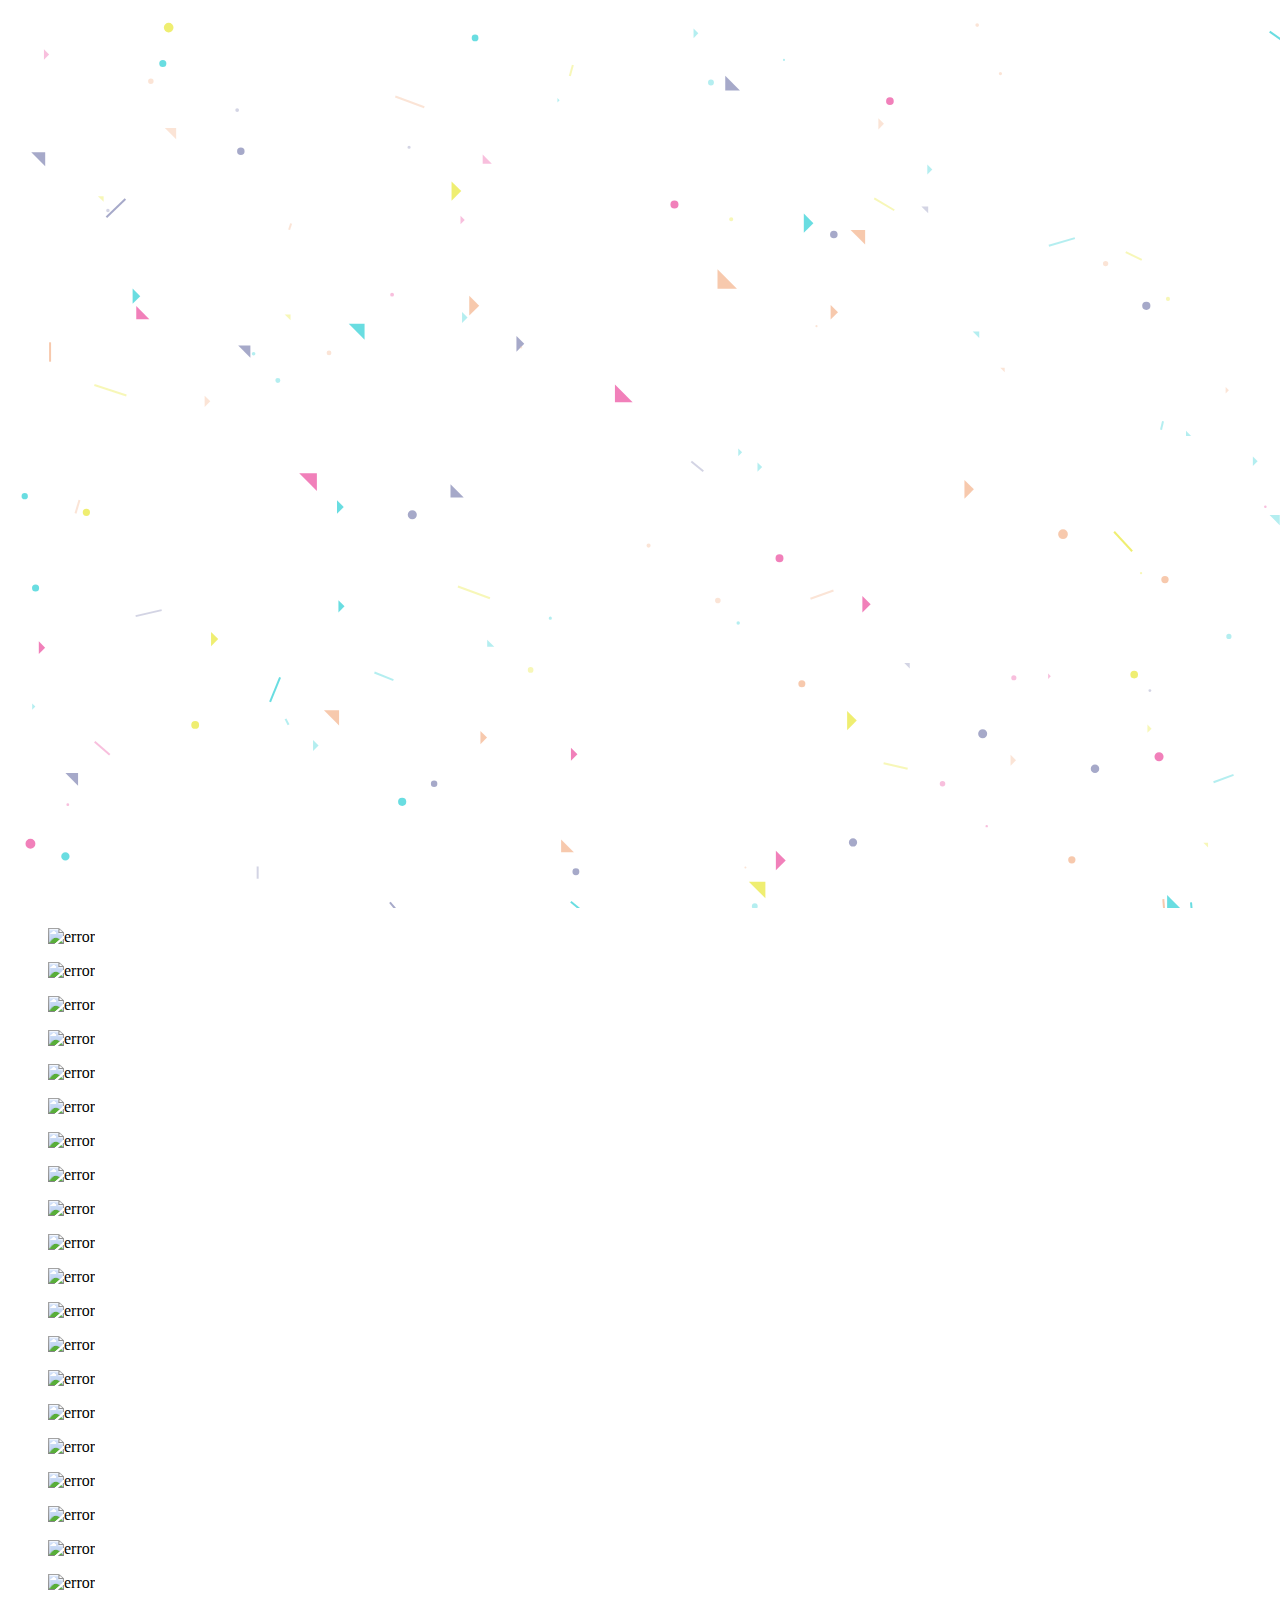
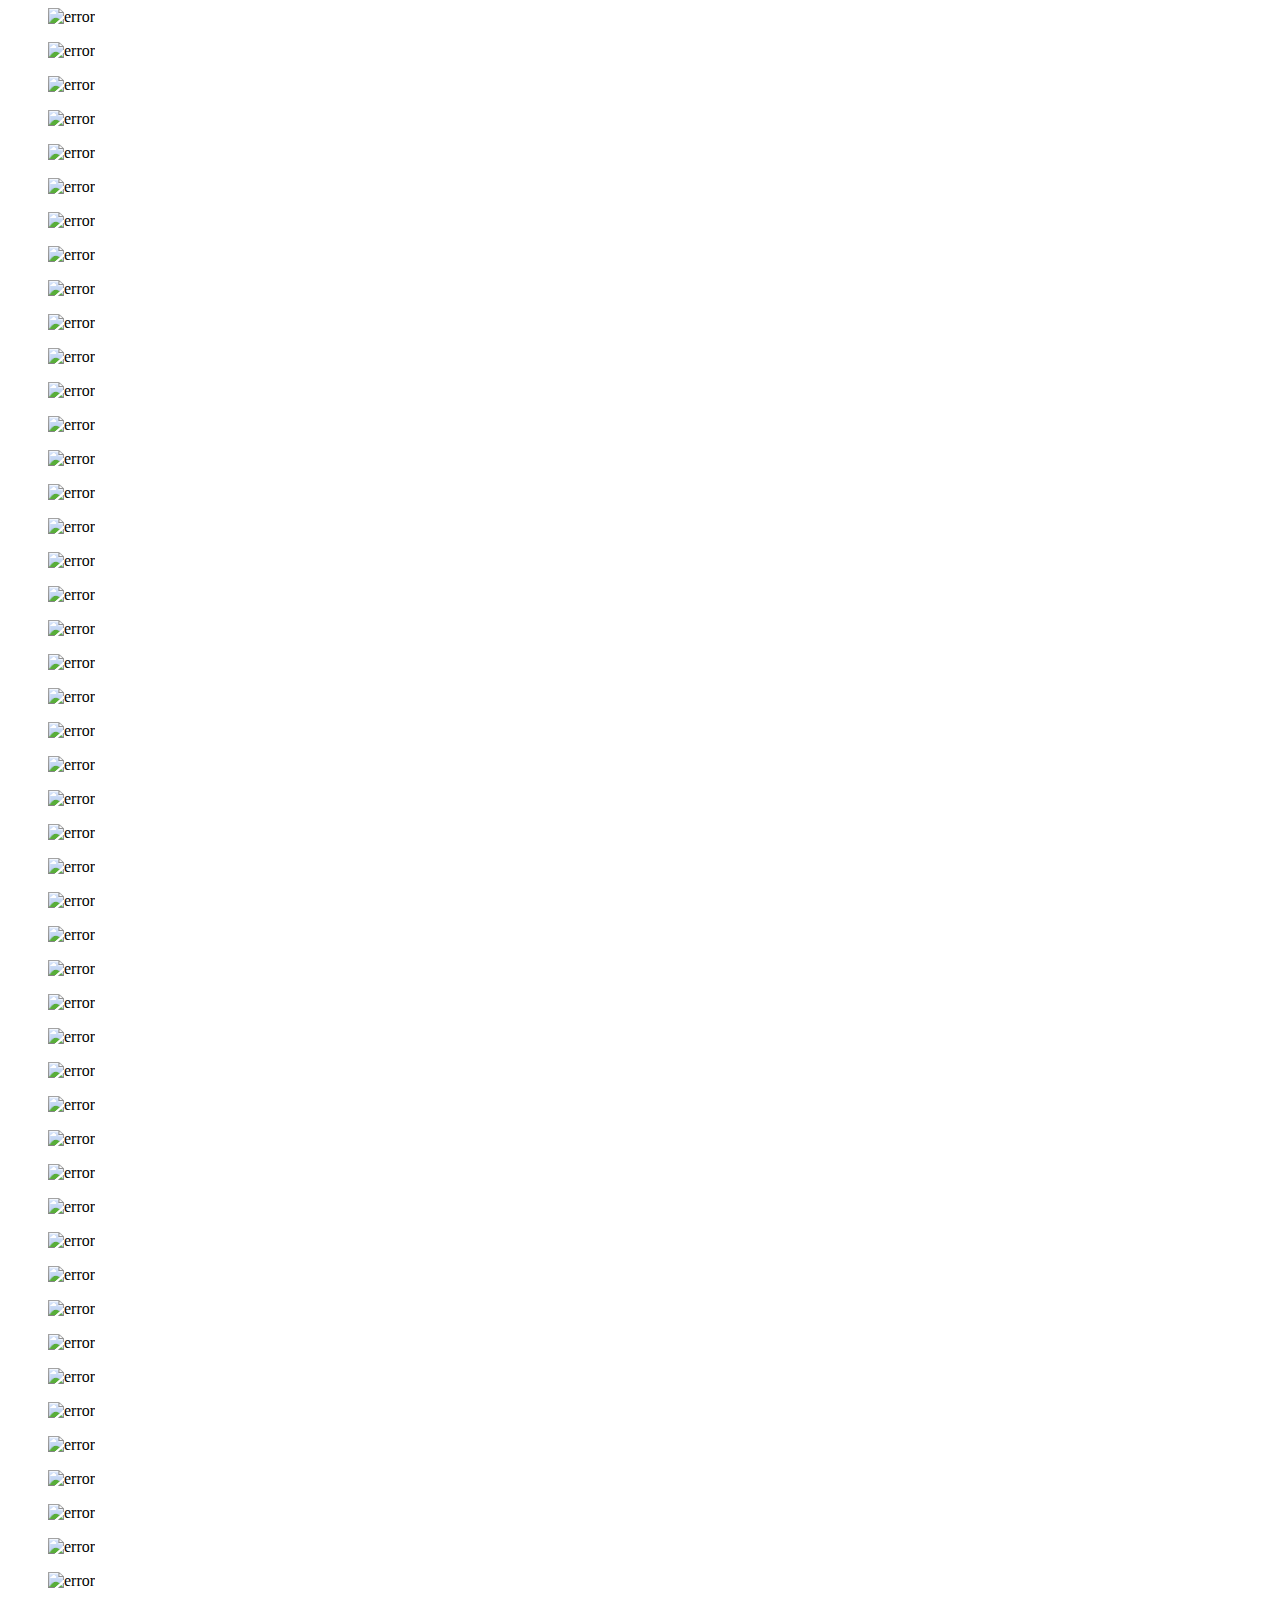
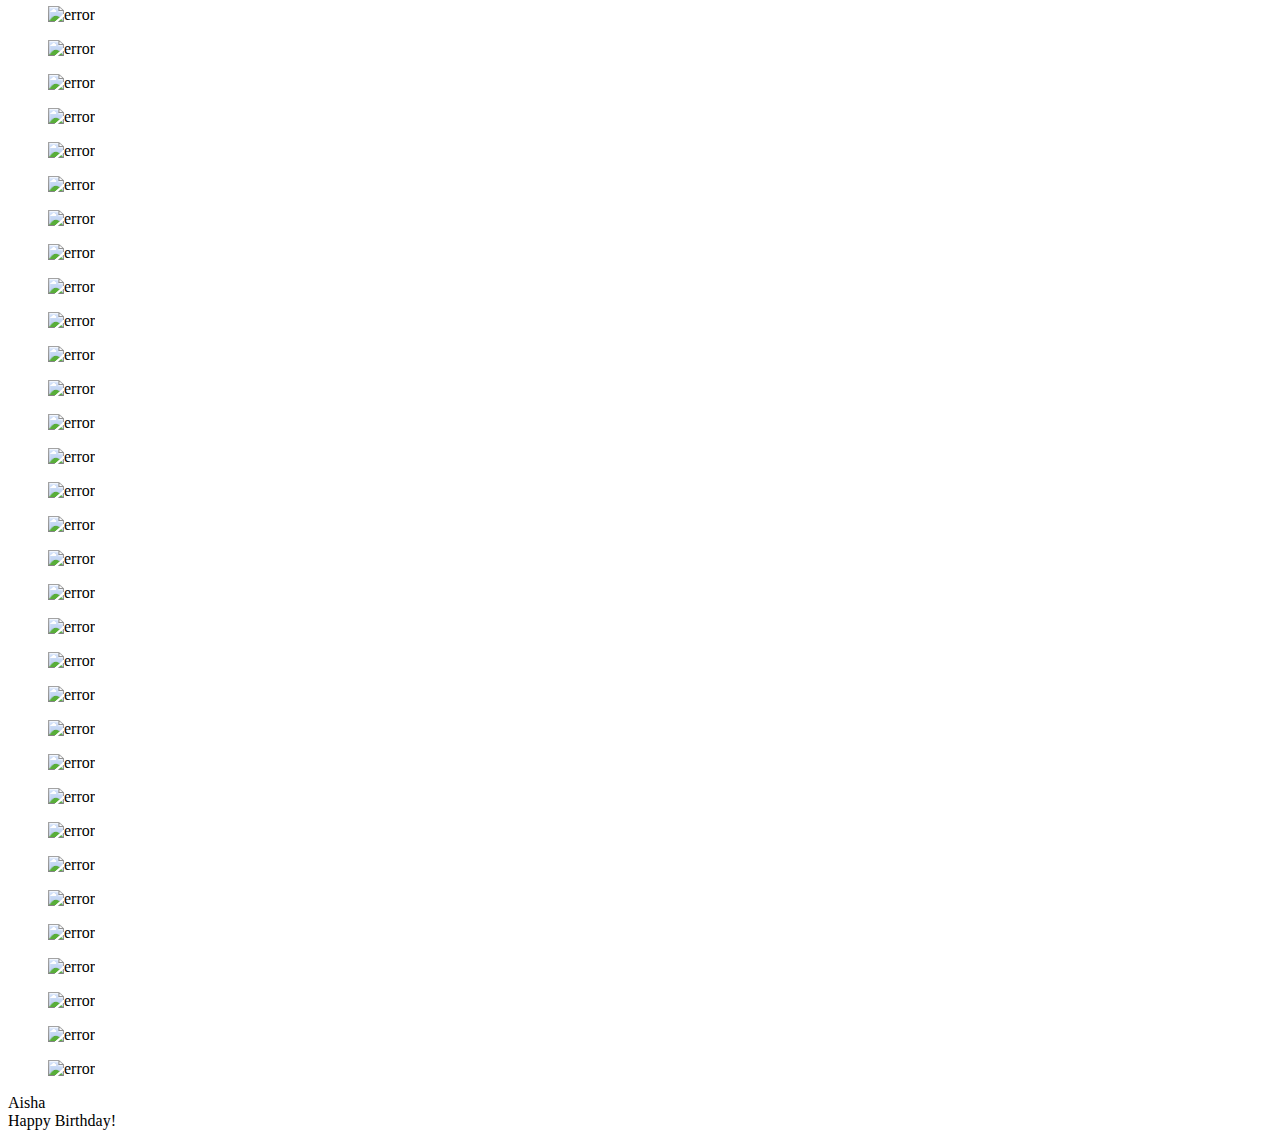
==== commit 63d64159: "Add files via upload" ====
--- a/gift.html
+++ b/gift.html
@@ -12,301 +12,301 @@
 <body>
     <canvas id="confetti"></canvas>
     <figure class="swing">
-        <img src="/docs/assets/images/1.jpg" alt="error">
-    </figure>
-    <figure class="swing">
-        <img src="/docs/assets/images/2.jpg" alt="error">
-    </figure>
-    <figure class="swing">
-        <img src="/docs/assets/images/3.jpeg" alt="error">
-    </figure>
-    <figure class="swing">
-        <img src="/docs/assets/images/4.jpeg" alt="error">
-    </figure>
-    <figure class="swing">
-        <img src="/docs/assets/images/5.jpeg" alt="error">
-    </figure>
-    <figure class="swing">
-        <img src="/docs/assets/images/6.jpeg" alt="error">
-    </figure>
-    <figure class="swing">
-        <img src="/docs/assets/images/7.jpeg" alt="error">
-    </figure>
-    <figure class="swing">
-        <img src="/docs/assets/images/8.jpeg" alt="error">
-    </figure>
-    <figure class="swing">
-        <img src="/docs/assets/images/9.jpeg" alt="error">
-    </figure>
-    <figure class="swing">
-        <img src="/docs/assets/images/10.jpeg" alt="error">
-    </figure>
-    <figure class="swing">
-        <img src="/docs/assets/images/11.jpeg" alt="error">
-    </figure>
-    <figure class="swing">
-        <img src="/docs/assets/images/12.jpeg" alt="error">
-    </figure>
-    <figure class="swing">
-        <img src="/docs/assets/images/13.jpeg" alt="error">
-    </figure>
-    <figure class="swing">
-        <img src="/docs/assets/images/14.jpeg" alt="error">
-    </figure>
-    <figure class="swing">
-        <img src="/docs/assets/images/15.jpeg" alt="error">
-    </figure>
-    <figure class="swing">
-        <img src="/docs/assets/images/16.jpeg" alt="error">
-    </figure>
-    <figure class="swing">
-        <img src="/docs/assets/images/17.jpeg" alt="error">
-    </figure>
-    <figure class="swing">
-        <img src="/docs/assets/images/18.jpeg" alt="error">
-    </figure>
-    <figure class="swing">
-        <img src="/docs/assets/images/19.jpeg" alt="error">
-    </figure>
-    <figure class="swing">
-        <img src="/docs/assets/images/20.jpeg" alt="error">
-    </figure>
-    <figure class="swing">
-        <img src="/docs/assets/images/21.jpeg" alt="error">
-    </figure>
-    <figure class="swing">
-        <img src="/docs/assets/images/22.jpeg" alt="error">
-    </figure>
-    <figure class="swing">
-        <img src="/docs/assets/images/23.jpeg" alt="error">
-    </figure>
-    <figure class="swing">
-        <img src="/docs/assets/images/24.jpeg" alt="error">
-    </figure>
-    <figure class="swing">
-        <img src="/docs/assets/images/25.jpeg" alt="error">
-    </figure>
-    <figure class="swing">
-        <img src="/docs/assets/images/26.jpeg" alt="error">
-    </figure>
-    <figure class="swing">
-        <img src="/docs/assets/images/27.jpeg" alt="error">
-    </figure>
-    <figure class="swing">
-        <img src="/docs/assets/images/28.jpeg" alt="error">
-    </figure>
-    <figure class="swing">
-        <img src="/docs/assets/images/29.jpeg" alt="error">
-    </figure>
-    <figure class="swing">
-        <img src="/docs/assets/images/30.jpeg" alt="error">
-    </figure>
-    <figure class="swing">
-        <img src="/docs/assets/images/31.jpeg" alt="error">
-    </figure>
-    <figure class="swing">
-        <img src="/docs/assets/images/32.jpeg" alt="error">
-    </figure>
-    <figure class="swing">
-        <img src="/docs/assets/images/33.jpeg" alt="error">
-    </figure>
-    <figure class="swing">
-        <img src="/docs/assets/images/34.jpeg" alt="error">
-    </figure>
-    <figure class="swing">
-        <img src="/docs/assets/images/35.jpeg" alt="error">
-    </figure>
-    <figure class="swing">
-        <img src="/docs/assets/images/36.jpeg" alt="error">
-    </figure>
-    <figure class="swing">
-        <img src="/docs/assets/images/37.jpeg" alt="error">
-    </figure>
-    <figure class="swing">
-        <img src="/docs/assets/images/38.jpeg" alt="error">
-    </figure>
-    <figure class="swing">
-        <img src="/docs/assets/images/39.jpeg" alt="error">
-    </figure>
-    <figure class="swing">
-        <img src="/docs/assets/images/40.jpeg" alt="error">
-    </figure>
-    <figure class="swing">
-        <img src="/docs/assets/images/41.jpeg" alt="error">
-    </figure>
-    <figure class="swing">
-        <img src="/docs/assets/images/42.jpeg" alt="error">
-    </figure>
-    <figure class="swing">
-        <img src="/docs/assets/images/43.jpeg" alt="error">
-    </figure>
-    <figure class="swing">
-        <img src="/docs/assets/images/44.jpeg" alt="error">
-    </figure>
-    <figure class="swing">
-        <img src="/docs/assets/images/45.jpeg" alt="error">
-    </figure>
-    <figure class="swing">
-        <img src="/docs/assets/images/46.jpeg" alt="error">
-    </figure>
-    <figure class="swing">
-        <img src="/docs/assets/images/47.jpeg" alt="error">
-    </figure>
-    <figure class="swing">
-        <img src="/docs/assets/images/48.jpeg" alt="error">
-    </figure>
-    <figure class="swing">
-        <img src="/docs/assets/images/49.jpeg" alt="error">
-    </figure>
-    <figure class="swing">
-        <img src="/docs/assets/images/50.jpeg" alt="error">
-    </figure>
-    <figure class="swing">
-        <img src="/docs/assets/images/51.jpeg" alt="error">
-    </figure>
-    <figure class="swing">
-        <img src="/docs/assets/images/52.jpeg" alt="error">
-    </figure>
-    <figure class="swing">
-        <img src="/docs/assets/images/53.jpeg" alt="error">
-    </figure>
-    <figure class="swing">
-        <img src="/docs/assets/images/54.jpeg" alt="error">
-    </figure>
-    <figure class="swing">
-        <img src="/docs/assets/images/55.jpeg" alt="error">
-    </figure>
-    <figure class="swing">
-        <img src="/docs/assets/images/56.jpeg" alt="error">
-    </figure>
-    <figure class="swing">
-        <img src="/docs/assets/images/57.jpeg" alt="error">
-    </figure>
-    <figure class="swing">
-        <img src="/docs/assets/images/58.jpeg" alt="error">
-    </figure>
-    <figure class="swing">
-        <img src="/docs/assets/images/59.jpeg" alt="error">
-    </figure>
-    <figure class="swing">
-        <img src="/docs/assets/images/60.jpeg" alt="error">
-    </figure>
-    <figure class="swing">
-        <img src="/docs/assets/images/61.jpeg" alt="error">
-    </figure>
-    <figure class="swing">
-        <img src="/docs/assets/images/62.jpeg" alt="error">
-    </figure>
-    <figure class="swing">
-        <img src="/docs/assets/images/63.jpeg" alt="error">
-    </figure>
-    <figure class="swing">
-        <img src="/docs/assets/images/64.jpeg" alt="error">
-    </figure>
-    <figure class="swing">
-        <img src="/docs/assets/images/65.jpeg" alt="error">
-    </figure>
-    <figure class="swing">
-        <img src="/docs/assets/images/66.jpeg" alt="error">
-    </figure>
-    <figure class="swing">
-        <img src="/docs/assets/images/67.jpeg" alt="error">
-    </figure>
-    <figure class="swing">
-        <img src="/docs/assets/images/68.jpeg" alt="error">
-    </figure>
-    <figure class="swing">
-        <img src="/docs/assets/images/69.jpeg" alt="error">
-    </figure>
-    <figure class="swing">
-        <img src="/docs/assets/images/70.jpeg" alt="error">
-    </figure>
-    <figure class="swing">
-        <img src="/docs/assets/images/71.jpeg" alt="error">
-    </figure>
-    <figure class="swing">
-        <img src="/docs/assets/images/72.jpeg" alt="error">
-    </figure>
-    <figure class="swing">
-        <img src="/docs/assets/images/73.jpeg" alt="error">
-    </figure>
-    <figure class="swing">
-        <img src="/docs/assets/images/74.jpeg" alt="error">
-    </figure>
-    <figure class="swing">
-        <img src="/docs/assets/images/75.jpeg" alt="error">
-    </figure>
-    <figure class="swing">
-        <img src="/docs/assets/images/76.jpeg" alt="error">
-    </figure>
-    <figure class="swing">
-        <img src="/docs/assets/images/77.jpeg" alt="error">
-    </figure>
-    <figure class="swing">
-        <img src="/docs/assets/images/78.jpeg" alt="error">
-    </figure>
-    <figure class="swing">
-        <img src="/docs/assets/images/79.jpeg" alt="error">
-    </figure>
-    <figure class="swing">
-        <img src="/docs/assets/images/80.jpeg" alt="error">
-    </figure>
-    <figure class="swing">
-        <img src="/docs/assets/images/81.jpeg" alt="error">
-    </figure>
-    <figure class="swing">
-        <img src="/docs/assets/images/82.jpeg" alt="error">
-    </figure>
-    <figure class="swing">
-        <img src="/docs/assets/images/83.jpeg" alt="error">
-    </figure>
-    <figure class="swing">
-        <img src="/docs/assets/images/84.jpeg" alt="error">
-    </figure>
-    <figure class="swing">
-        <img src="/docs/assets/images/85.jpeg" alt="error">
-    </figure>
-    <figure class="swing">
-        <img src="/docs/assets/images/86.jpeg" alt="error">
-    </figure>
-    <figure class="swing">
-        <img src="/docs/assets/images/87.jpeg" alt="error">
-    </figure>
-    <figure class="swing">
-        <img src="/docs/assets/images/88.jpeg" alt="error">
-    </figure>
-    <figure class="swing">
-        <img src="/docs/assets/images/89.jpeg" alt="error">
-    </figure>
-    <figure class="swing">
-        <img src="/docs/assets/images/90.jpeg" alt="error">
-    </figure>
-    <figure class="swing">
-        <img src="/docs/assets/images/91.jpeg" alt="error">
-    </figure>
-    <figure class="swing">
-        <img src="/docs/assets/images/92.jpeg" alt="error">
-    </figure>
-    <figure class="swing">
-        <img src="/docs/assets/images/93.jpeg" alt="error">
-    </figure>
-    <figure class="swing">
-        <img src="/docs/assets/images/94.jpeg" alt="error">
-    </figure>
-    <figure class="swing">
-        <img src="/docs/assets/images/95.jpeg" alt="error">
-    </figure>
-    <figure class="swing">
-        <img src="/docs/assets/images/96.jpeg" alt="error">
-    </figure>
-    <figure class="swing">
-        <img src="/docs/assets/images/97.jpeg" alt="error">
-    </figure>
-    <figure class="swing">
-        <img src="/docs/assets/images/98.jpeg" alt="error">
-    </figure>
-    <figure class="swing">
-        <img src="/docs/assets/images/99.jpeg" alt="error">
+        <img src="docs/assets/images/1.JPG" alt="error">
+    </figure>
+    <figure class="swing">
+        <img src="docs/assets/images/2.JPG" alt="error">
+    </figure>
+    <figure class="swing">
+        <img src="docs/assets/images/3.JPEG" alt="error">
+    </figure>
+    <figure class="swing">
+        <img src="docs/assets/images/4.JPEG" alt="error">
+    </figure>
+    <figure class="swing">
+        <img src="docs/assets/images/5.JPEG" alt="error">
+    </figure>
+    <figure class="swing">
+        <img src="docs/assets/images/6.JPEG" alt="error">
+    </figure>
+    <figure class="swing">
+        <img src="docs/assets/images/7.JPEG" alt="error">
+    </figure>
+    <figure class="swing">
+        <img src="docs/assets/images/8.JPEG" alt="error">
+    </figure>
+    <figure class="swing">
+        <img src="docs/assets/images/9.JPEG" alt="error">
+    </figure>
+    <figure class="swing">
+        <img src="docs/assets/images/10.JPEG" alt="error">
+    </figure>
+    <figure class="swing">
+        <img src="docs/assets/images/11.JPEG" alt="error">
+    </figure>
+    <figure class="swing">
+        <img src="docs/assets/images/12.JPEG" alt="error">
+    </figure>
+    <figure class="swing">
+        <img src="docs/assets/images/13.JPEG" alt="error">
+    </figure>
+    <figure class="swing">
+        <img src="docs/assets/images/14.JPEG" alt="error">
+    </figure>
+    <figure class="swing">
+        <img src="docs/assets/images/15.JPEG" alt="error">
+    </figure>
+    <figure class="swing">
+        <img src="docs/assets/images/16.JPEG" alt="error">
+    </figure>
+    <figure class="swing">
+        <img src="docs/assets/images/17.JPEG" alt="error">
+    </figure>
+    <figure class="swing">
+        <img src="docs/assets/images/18.JPEG" alt="error">
+    </figure>
+    <figure class="swing">
+        <img src="docs/assets/images/19.JPEG" alt="error">
+    </figure>
+    <figure class="swing">
+        <img src="docs/assets/images/20.JPEG" alt="error">
+    </figure>
+    <figure class="swing">
+        <img src="docs/assets/images/21.JPEG" alt="error">
+    </figure>
+    <figure class="swing">
+        <img src="docs/assets/images/22.JPEG" alt="error">
+    </figure>
+    <figure class="swing">
+        <img src="docs/assets/images/23.JPEG" alt="error">
+    </figure>
+    <figure class="swing">
+        <img src="docs/assets/images/24.JPEG" alt="error">
+    </figure>
+    <figure class="swing">
+        <img src="docs/assets/images/25.JPEG" alt="error">
+    </figure>
+    <figure class="swing">
+        <img src="docs/assets/images/26.JPEG" alt="error">
+    </figure>
+    <figure class="swing">
+        <img src="docs/assets/images/27.JPEG" alt="error">
+    </figure>
+    <figure class="swing">
+        <img src="docs/assets/images/28.JPEG" alt="error">
+    </figure>
+    <figure class="swing">
+        <img src="docs/assets/images/29.JPEG" alt="error">
+    </figure>
+    <figure class="swing">
+        <img src="docs/assets/images/30.JPEG" alt="error">
+    </figure>
+    <figure class="swing">
+        <img src="docs/assets/images/31.JPEG" alt="error">
+    </figure>
+    <figure class="swing">
+        <img src="docs/assets/images/32.JPEG" alt="error">
+    </figure>
+    <figure class="swing">
+        <img src="docs/assets/images/33.JPEG" alt="error">
+    </figure>
+    <figure class="swing">
+        <img src="docs/assets/images/34.JPEG" alt="error">
+    </figure>
+    <figure class="swing">
+        <img src="docs/assets/images/35.JPEG" alt="error">
+    </figure>
+    <figure class="swing">
+        <img src="docs/assets/images/36.JPEG" alt="error">
+    </figure>
+    <figure class="swing">
+        <img src="docs/assets/images/37.JPEG" alt="error">
+    </figure>
+    <figure class="swing">
+        <img src="docs/assets/images/38.JPEG" alt="error">
+    </figure>
+    <figure class="swing">
+        <img src="docs/assets/images/39.JPEG" alt="error">
+    </figure>
+    <figure class="swing">
+        <img src="docs/assets/images/40.JPEG" alt="error">
+    </figure>
+    <figure class="swing">
+        <img src="docs/assets/images/41.JPEG" alt="error">
+    </figure>
+    <figure class="swing">
+        <img src="docs/assets/images/42.JPEG" alt="error">
+    </figure>
+    <figure class="swing">
+        <img src="docs/assets/images/43.JPEG" alt="error">
+    </figure>
+    <figure class="swing">
+        <img src="docs/assets/images/44.JPEG" alt="error">
+    </figure>
+    <figure class="swing">
+        <img src="docs/assets/images/45.JPEG" alt="error">
+    </figure>
+    <figure class="swing">
+        <img src="docs/assets/images/46.JPEG" alt="error">
+    </figure>
+    <figure class="swing">
+        <img src="docs/assets/images/47.JPEG" alt="error">
+    </figure>
+    <figure class="swing">
+        <img src="docs/assets/images/48.JPEG" alt="error">
+    </figure>
+    <figure class="swing">
+        <img src="docs/assets/images/49.JPEG" alt="error">
+    </figure>
+    <figure class="swing">
+        <img src="docs/assets/images/50.JPEG" alt="error">
+    </figure>
+    <figure class="swing">
+        <img src="docs/assets/images/51.JPEG" alt="error">
+    </figure>
+    <figure class="swing">
+        <img src="docs/assets/images/52.JPEG" alt="error">
+    </figure>
+    <figure class="swing">
+        <img src="docs/assets/images/53.JPEG" alt="error">
+    </figure>
+    <figure class="swing">
+        <img src="docs/assets/images/54.JPEG" alt="error">
+    </figure>
+    <figure class="swing">
+        <img src="docs/assets/images/55.JPEG" alt="error">
+    </figure>
+    <figure class="swing">
+        <img src="docs/assets/images/56.JPEG" alt="error">
+    </figure>
+    <figure class="swing">
+        <img src="docs/assets/images/57.JPEG" alt="error">
+    </figure>
+    <figure class="swing">
+        <img src="docs/assets/images/58.JPEG" alt="error">
+    </figure>
+    <figure class="swing">
+        <img src="docs/assets/images/59.JPEG" alt="error">
+    </figure>
+    <figure class="swing">
+        <img src="docs/assets/images/60.JPEG" alt="error">
+    </figure>
+    <figure class="swing">
+        <img src="docs/assets/images/61.JPEG" alt="error">
+    </figure>
+    <figure class="swing">
+        <img src="docs/assets/images/62.JPEG" alt="error">
+    </figure>
+    <figure class="swing">
+        <img src="docs/assets/images/63.JPEG" alt="error">
+    </figure>
+    <figure class="swing">
+        <img src="docs/assets/images/64.JPEG" alt="error">
+    </figure>
+    <figure class="swing">
+        <img src="docs/assets/images/65.JPEG" alt="error">
+    </figure>
+    <figure class="swing">
+        <img src="docs/assets/images/66.JPEG" alt="error">
+    </figure>
+    <figure class="swing">
+        <img src="docs/assets/images/67.JPEG" alt="error">
+    </figure>
+    <figure class="swing">
+        <img src="docs/assets/images/68.JPEG" alt="error">
+    </figure>
+    <figure class="swing">
+        <img src="docs/assets/images/69.JPEG" alt="error">
+    </figure>
+    <figure class="swing">
+        <img src="docs/assets/images/70.JPEG" alt="error">
+    </figure>
+    <figure class="swing">
+        <img src="docs/assets/images/71.JPEG" alt="error">
+    </figure>
+    <figure class="swing">
+        <img src="docs/assets/images/72.JPEG" alt="error">
+    </figure>
+    <figure class="swing">
+        <img src="docs/assets/images/73.JPEG" alt="error">
+    </figure>
+    <figure class="swing">
+        <img src="docs/assets/images/74.JPEG" alt="error">
+    </figure>
+    <figure class="swing">
+        <img src="docs/assets/images/75.JPEG" alt="error">
+    </figure>
+    <figure class="swing">
+        <img src="docs/assets/images/76.JPEG" alt="error">
+    </figure>
+    <figure class="swing">
+        <img src="docs/assets/images/77.JPEG" alt="error">
+    </figure>
+    <figure class="swing">
+        <img src="docs/assets/images/78.JPEG" alt="error">
+    </figure>
+    <figure class="swing">
+        <img src="docs/assets/images/79.JPEG" alt="error">
+    </figure>
+    <figure class="swing">
+        <img src="docs/assets/images/80.JPEG" alt="error">
+    </figure>
+    <figure class="swing">
+        <img src="docs/assets/images/81.JPEG" alt="error">
+    </figure>
+    <figure class="swing">
+        <img src="docs/assets/images/82.JPEG" alt="error">
+    </figure>
+    <figure class="swing">
+        <img src="docs/assets/images/83.JPEG" alt="error">
+    </figure>
+    <figure class="swing">
+        <img src="docs/assets/images/84.JPEG" alt="error">
+    </figure>
+    <figure class="swing">
+        <img src="docs/assets/images/85.JPEG" alt="error">
+    </figure>
+    <figure class="swing">
+        <img src="docs/assets/images/86.JPEG" alt="error">
+    </figure>
+    <figure class="swing">
+        <img src="docs/assets/images/87.JPEG" alt="error">
+    </figure>
+    <figure class="swing">
+        <img src="docs/assets/images/88.JPEG" alt="error">
+    </figure>
+    <figure class="swing">
+        <img src="docs/assets/images/89.JPEG" alt="error">
+    </figure>
+    <figure class="swing">
+        <img src="docs/assets/images/90.JPEG" alt="error">
+    </figure>
+    <figure class="swing">
+        <img src="docs/assets/images/91.JPEG" alt="error">
+    </figure>
+    <figure class="swing">
+        <img src="docs/assets/images/92.JPEG" alt="error">
+    </figure>
+    <figure class="swing">
+        <img src="docs/assets/images/93.JPEG" alt="error">
+    </figure>
+    <figure class="swing">
+        <img src="docs/assets/images/94.JPEG" alt="error">
+    </figure>
+    <figure class="swing">
+        <img src="docs/assets/images/95.JPEG" alt="error">
+    </figure>
+    <figure class="swing">
+        <img src="docs/assets/images/96.JPEG" alt="error">
+    </figure>
+    <figure class="swing">
+        <img src="docs/assets/images/97.JPEG" alt="error">
+    </figure>
+    <figure class="swing">
+        <img src="docs/assets/images/98.JPEG" alt="error">
+    </figure>
+    <figure class="swing">
+        <img src="docs/assets/images/99.JPEG" alt="error">
     </figure>
     <!-- ---------------------------------------------------------------------------------------------------------------- -->
 
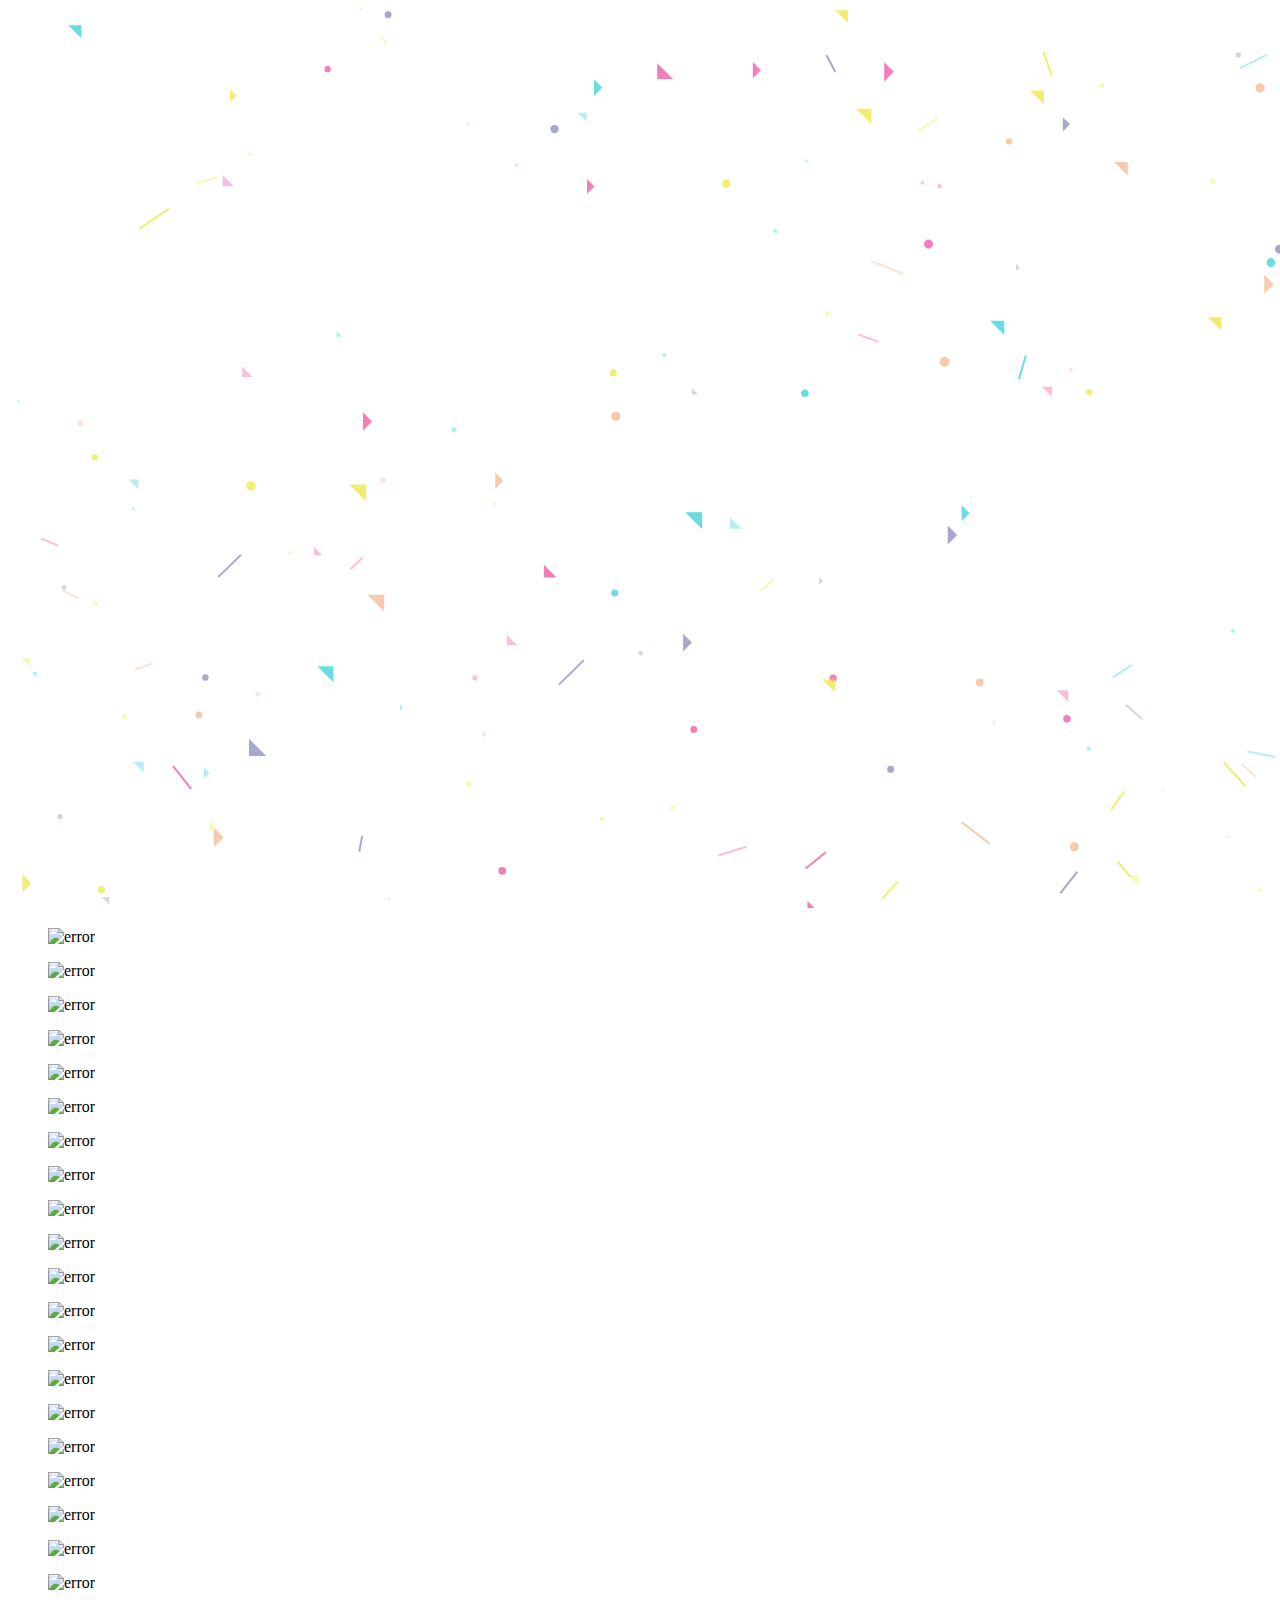
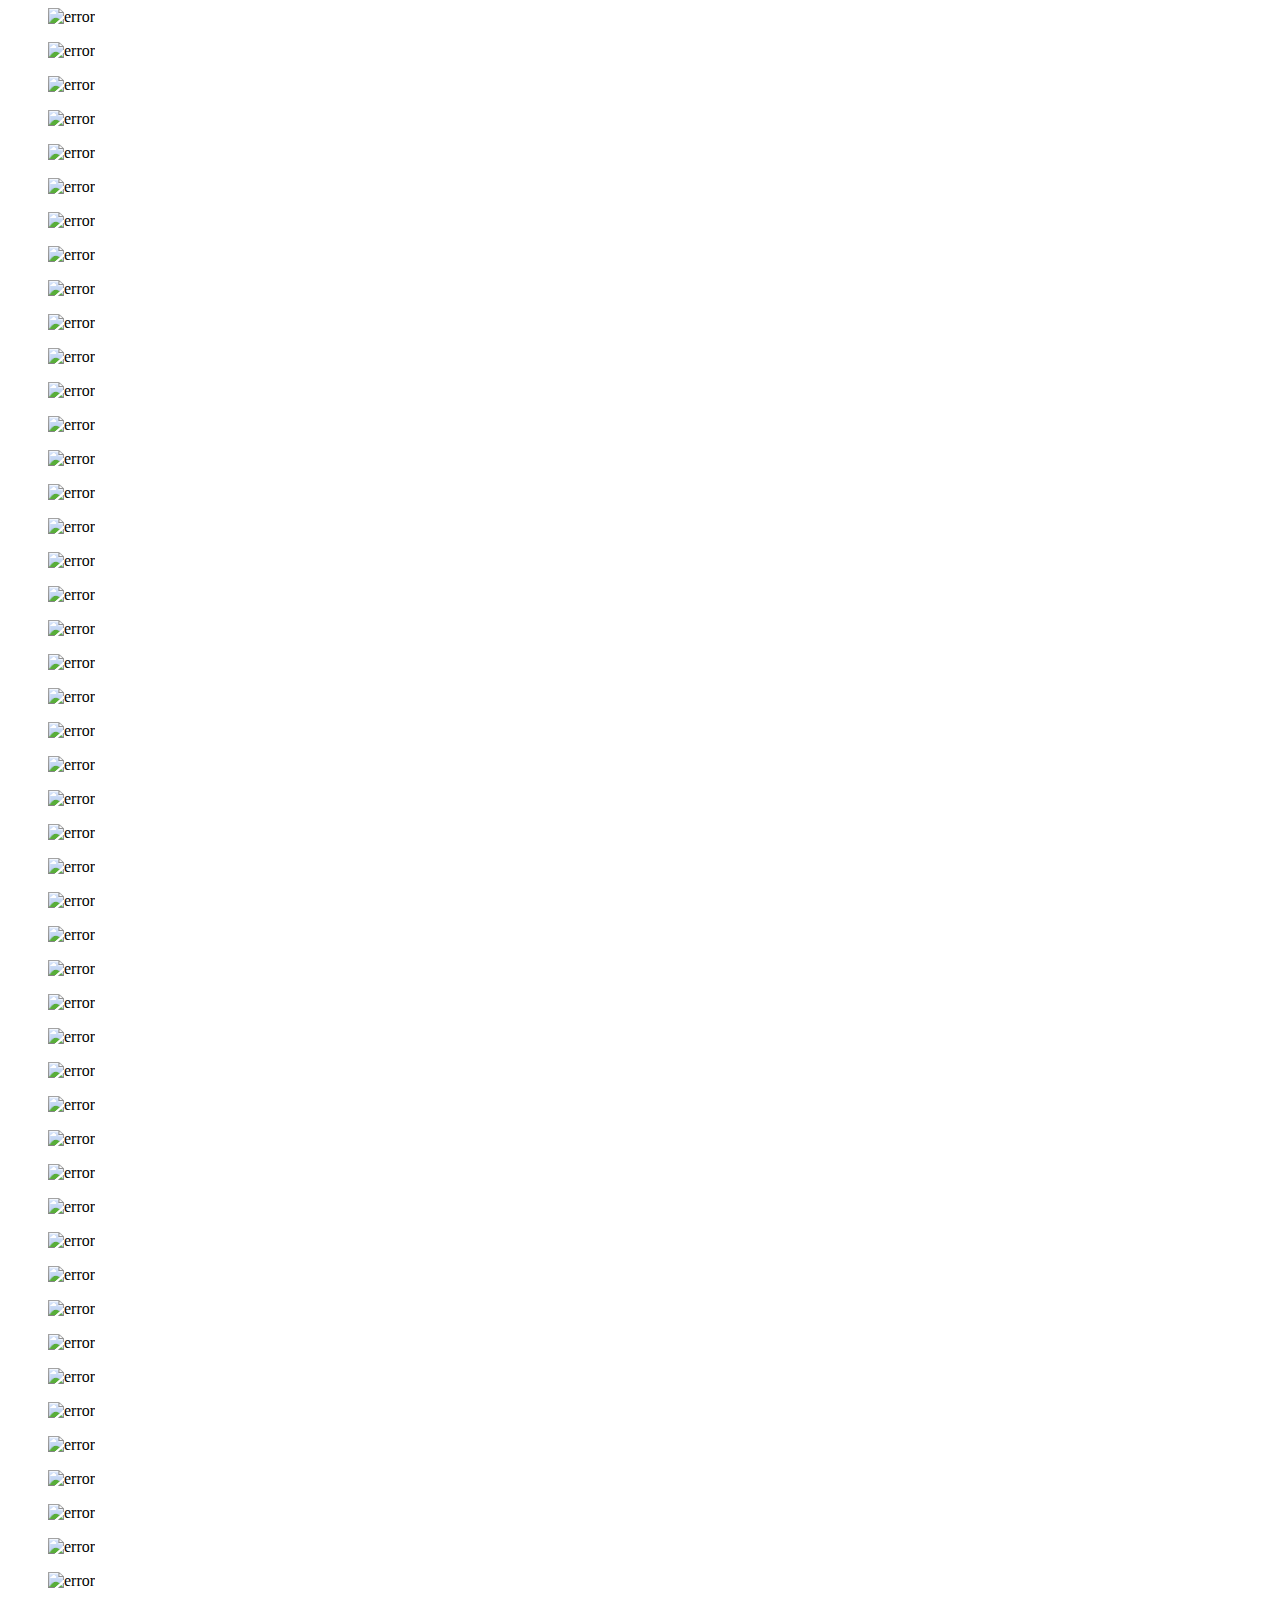
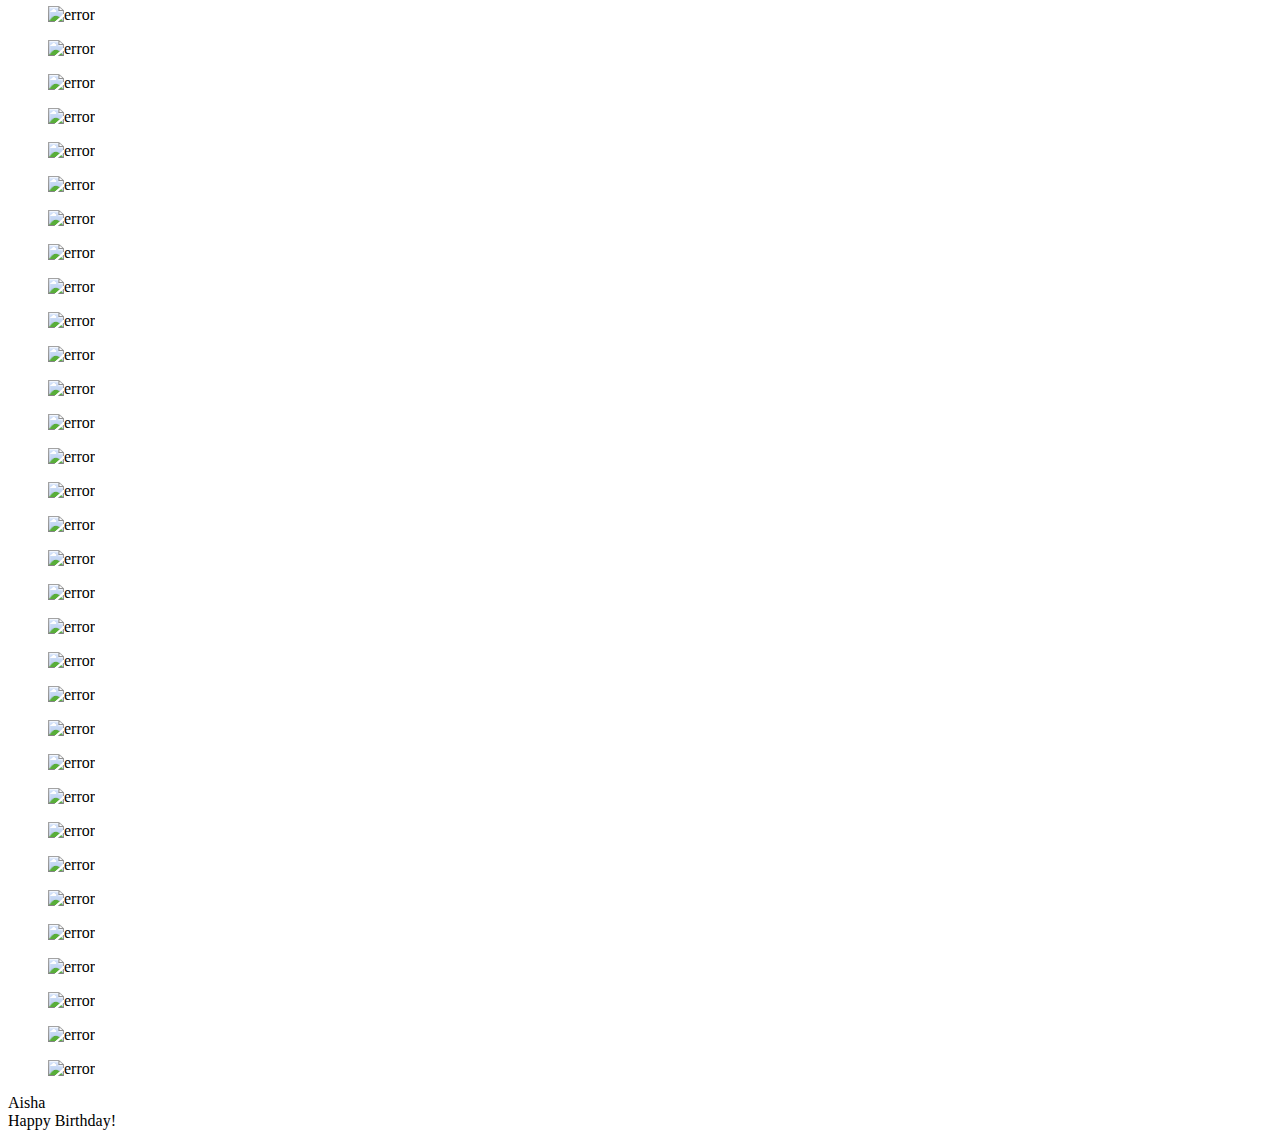
==== commit d5acca89: "Add files via upload" ====
--- a/gift.html
+++ b/gift.html
@@ -12,301 +12,301 @@
 <body>
     <canvas id="confetti"></canvas>
     <figure class="swing">
-        <img src="docs/assets/images/1.JPG" alt="error">
-    </figure>
-    <figure class="swing">
-        <img src="docs/assets/images/2.JPG" alt="error">
-    </figure>
-    <figure class="swing">
-        <img src="docs/assets/images/3.JPEG" alt="error">
-    </figure>
-    <figure class="swing">
-        <img src="docs/assets/images/4.JPEG" alt="error">
-    </figure>
-    <figure class="swing">
-        <img src="docs/assets/images/5.JPEG" alt="error">
-    </figure>
-    <figure class="swing">
-        <img src="docs/assets/images/6.JPEG" alt="error">
-    </figure>
-    <figure class="swing">
-        <img src="docs/assets/images/7.JPEG" alt="error">
-    </figure>
-    <figure class="swing">
-        <img src="docs/assets/images/8.JPEG" alt="error">
-    </figure>
-    <figure class="swing">
-        <img src="docs/assets/images/9.JPEG" alt="error">
-    </figure>
-    <figure class="swing">
-        <img src="docs/assets/images/10.JPEG" alt="error">
-    </figure>
-    <figure class="swing">
-        <img src="docs/assets/images/11.JPEG" alt="error">
-    </figure>
-    <figure class="swing">
-        <img src="docs/assets/images/12.JPEG" alt="error">
-    </figure>
-    <figure class="swing">
-        <img src="docs/assets/images/13.JPEG" alt="error">
-    </figure>
-    <figure class="swing">
-        <img src="docs/assets/images/14.JPEG" alt="error">
-    </figure>
-    <figure class="swing">
-        <img src="docs/assets/images/15.JPEG" alt="error">
-    </figure>
-    <figure class="swing">
-        <img src="docs/assets/images/16.JPEG" alt="error">
-    </figure>
-    <figure class="swing">
-        <img src="docs/assets/images/17.JPEG" alt="error">
-    </figure>
-    <figure class="swing">
-        <img src="docs/assets/images/18.JPEG" alt="error">
-    </figure>
-    <figure class="swing">
-        <img src="docs/assets/images/19.JPEG" alt="error">
-    </figure>
-    <figure class="swing">
-        <img src="docs/assets/images/20.JPEG" alt="error">
-    </figure>
-    <figure class="swing">
-        <img src="docs/assets/images/21.JPEG" alt="error">
-    </figure>
-    <figure class="swing">
-        <img src="docs/assets/images/22.JPEG" alt="error">
-    </figure>
-    <figure class="swing">
-        <img src="docs/assets/images/23.JPEG" alt="error">
-    </figure>
-    <figure class="swing">
-        <img src="docs/assets/images/24.JPEG" alt="error">
-    </figure>
-    <figure class="swing">
-        <img src="docs/assets/images/25.JPEG" alt="error">
-    </figure>
-    <figure class="swing">
-        <img src="docs/assets/images/26.JPEG" alt="error">
-    </figure>
-    <figure class="swing">
-        <img src="docs/assets/images/27.JPEG" alt="error">
-    </figure>
-    <figure class="swing">
-        <img src="docs/assets/images/28.JPEG" alt="error">
-    </figure>
-    <figure class="swing">
-        <img src="docs/assets/images/29.JPEG" alt="error">
-    </figure>
-    <figure class="swing">
-        <img src="docs/assets/images/30.JPEG" alt="error">
-    </figure>
-    <figure class="swing">
-        <img src="docs/assets/images/31.JPEG" alt="error">
-    </figure>
-    <figure class="swing">
-        <img src="docs/assets/images/32.JPEG" alt="error">
-    </figure>
-    <figure class="swing">
-        <img src="docs/assets/images/33.JPEG" alt="error">
-    </figure>
-    <figure class="swing">
-        <img src="docs/assets/images/34.JPEG" alt="error">
-    </figure>
-    <figure class="swing">
-        <img src="docs/assets/images/35.JPEG" alt="error">
-    </figure>
-    <figure class="swing">
-        <img src="docs/assets/images/36.JPEG" alt="error">
-    </figure>
-    <figure class="swing">
-        <img src="docs/assets/images/37.JPEG" alt="error">
-    </figure>
-    <figure class="swing">
-        <img src="docs/assets/images/38.JPEG" alt="error">
-    </figure>
-    <figure class="swing">
-        <img src="docs/assets/images/39.JPEG" alt="error">
-    </figure>
-    <figure class="swing">
-        <img src="docs/assets/images/40.JPEG" alt="error">
-    </figure>
-    <figure class="swing">
-        <img src="docs/assets/images/41.JPEG" alt="error">
-    </figure>
-    <figure class="swing">
-        <img src="docs/assets/images/42.JPEG" alt="error">
-    </figure>
-    <figure class="swing">
-        <img src="docs/assets/images/43.JPEG" alt="error">
-    </figure>
-    <figure class="swing">
-        <img src="docs/assets/images/44.JPEG" alt="error">
-    </figure>
-    <figure class="swing">
-        <img src="docs/assets/images/45.JPEG" alt="error">
-    </figure>
-    <figure class="swing">
-        <img src="docs/assets/images/46.JPEG" alt="error">
-    </figure>
-    <figure class="swing">
-        <img src="docs/assets/images/47.JPEG" alt="error">
-    </figure>
-    <figure class="swing">
-        <img src="docs/assets/images/48.JPEG" alt="error">
-    </figure>
-    <figure class="swing">
-        <img src="docs/assets/images/49.JPEG" alt="error">
-    </figure>
-    <figure class="swing">
-        <img src="docs/assets/images/50.JPEG" alt="error">
-    </figure>
-    <figure class="swing">
-        <img src="docs/assets/images/51.JPEG" alt="error">
-    </figure>
-    <figure class="swing">
-        <img src="docs/assets/images/52.JPEG" alt="error">
-    </figure>
-    <figure class="swing">
-        <img src="docs/assets/images/53.JPEG" alt="error">
-    </figure>
-    <figure class="swing">
-        <img src="docs/assets/images/54.JPEG" alt="error">
-    </figure>
-    <figure class="swing">
-        <img src="docs/assets/images/55.JPEG" alt="error">
-    </figure>
-    <figure class="swing">
-        <img src="docs/assets/images/56.JPEG" alt="error">
-    </figure>
-    <figure class="swing">
-        <img src="docs/assets/images/57.JPEG" alt="error">
-    </figure>
-    <figure class="swing">
-        <img src="docs/assets/images/58.JPEG" alt="error">
-    </figure>
-    <figure class="swing">
-        <img src="docs/assets/images/59.JPEG" alt="error">
-    </figure>
-    <figure class="swing">
-        <img src="docs/assets/images/60.JPEG" alt="error">
-    </figure>
-    <figure class="swing">
-        <img src="docs/assets/images/61.JPEG" alt="error">
-    </figure>
-    <figure class="swing">
-        <img src="docs/assets/images/62.JPEG" alt="error">
-    </figure>
-    <figure class="swing">
-        <img src="docs/assets/images/63.JPEG" alt="error">
-    </figure>
-    <figure class="swing">
-        <img src="docs/assets/images/64.JPEG" alt="error">
-    </figure>
-    <figure class="swing">
-        <img src="docs/assets/images/65.JPEG" alt="error">
-    </figure>
-    <figure class="swing">
-        <img src="docs/assets/images/66.JPEG" alt="error">
-    </figure>
-    <figure class="swing">
-        <img src="docs/assets/images/67.JPEG" alt="error">
-    </figure>
-    <figure class="swing">
-        <img src="docs/assets/images/68.JPEG" alt="error">
-    </figure>
-    <figure class="swing">
-        <img src="docs/assets/images/69.JPEG" alt="error">
-    </figure>
-    <figure class="swing">
-        <img src="docs/assets/images/70.JPEG" alt="error">
-    </figure>
-    <figure class="swing">
-        <img src="docs/assets/images/71.JPEG" alt="error">
-    </figure>
-    <figure class="swing">
-        <img src="docs/assets/images/72.JPEG" alt="error">
-    </figure>
-    <figure class="swing">
-        <img src="docs/assets/images/73.JPEG" alt="error">
-    </figure>
-    <figure class="swing">
-        <img src="docs/assets/images/74.JPEG" alt="error">
-    </figure>
-    <figure class="swing">
-        <img src="docs/assets/images/75.JPEG" alt="error">
-    </figure>
-    <figure class="swing">
-        <img src="docs/assets/images/76.JPEG" alt="error">
-    </figure>
-    <figure class="swing">
-        <img src="docs/assets/images/77.JPEG" alt="error">
-    </figure>
-    <figure class="swing">
-        <img src="docs/assets/images/78.JPEG" alt="error">
-    </figure>
-    <figure class="swing">
-        <img src="docs/assets/images/79.JPEG" alt="error">
-    </figure>
-    <figure class="swing">
-        <img src="docs/assets/images/80.JPEG" alt="error">
-    </figure>
-    <figure class="swing">
-        <img src="docs/assets/images/81.JPEG" alt="error">
-    </figure>
-    <figure class="swing">
-        <img src="docs/assets/images/82.JPEG" alt="error">
-    </figure>
-    <figure class="swing">
-        <img src="docs/assets/images/83.JPEG" alt="error">
-    </figure>
-    <figure class="swing">
-        <img src="docs/assets/images/84.JPEG" alt="error">
-    </figure>
-    <figure class="swing">
-        <img src="docs/assets/images/85.JPEG" alt="error">
-    </figure>
-    <figure class="swing">
-        <img src="docs/assets/images/86.JPEG" alt="error">
-    </figure>
-    <figure class="swing">
-        <img src="docs/assets/images/87.JPEG" alt="error">
-    </figure>
-    <figure class="swing">
-        <img src="docs/assets/images/88.JPEG" alt="error">
-    </figure>
-    <figure class="swing">
-        <img src="docs/assets/images/89.JPEG" alt="error">
-    </figure>
-    <figure class="swing">
-        <img src="docs/assets/images/90.JPEG" alt="error">
-    </figure>
-    <figure class="swing">
-        <img src="docs/assets/images/91.JPEG" alt="error">
-    </figure>
-    <figure class="swing">
-        <img src="docs/assets/images/92.JPEG" alt="error">
-    </figure>
-    <figure class="swing">
-        <img src="docs/assets/images/93.JPEG" alt="error">
-    </figure>
-    <figure class="swing">
-        <img src="docs/assets/images/94.JPEG" alt="error">
-    </figure>
-    <figure class="swing">
-        <img src="docs/assets/images/95.JPEG" alt="error">
-    </figure>
-    <figure class="swing">
-        <img src="docs/assets/images/96.JPEG" alt="error">
-    </figure>
-    <figure class="swing">
-        <img src="docs/assets/images/97.JPEG" alt="error">
-    </figure>
-    <figure class="swing">
-        <img src="docs/assets/images/98.JPEG" alt="error">
-    </figure>
-    <figure class="swing">
-        <img src="docs/assets/images/99.JPEG" alt="error">
+        <img src="./docs/assets/images/1.JPG" alt="error">
+    </figure>
+    <figure class="swing">
+        <img src="./docs/assets/images/2.JPG" alt="error">
+    </figure>
+    <figure class="swing">
+        <img src="./docs/assets/images/3.JPEG" alt="error">
+    </figure>
+    <figure class="swing">
+        <img src="./docs/assets/images/4.JPEG" alt="error">
+    </figure>
+    <figure class="swing">
+        <img src="./docs/assets/images/5.JPEG" alt="error">
+    </figure>
+    <figure class="swing">
+        <img src="./docs/assets/images/6.JPEG" alt="error">
+    </figure>
+    <figure class="swing">
+        <img src="./docs/assets/images/7.JPEG" alt="error">
+    </figure>
+    <figure class="swing">
+        <img src="./docs/assets/images/8.JPEG" alt="error">
+    </figure>
+    <figure class="swing">
+        <img src="./docs/assets/images/9.JPEG" alt="error">
+    </figure>
+    <figure class="swing">
+        <img src="./docs/assets/images/10.JPEG" alt="error">
+    </figure>
+    <figure class="swing">
+        <img src="./docs/assets/images/11.JPEG" alt="error">
+    </figure>
+    <figure class="swing">
+        <img src="./docs/assets/images/12.JPEG" alt="error">
+    </figure>
+    <figure class="swing">
+        <img src="./docs/assets/images/13.JPEG" alt="error">
+    </figure>
+    <figure class="swing">
+        <img src="./docs/assets/images/14.JPEG" alt="error">
+    </figure>
+    <figure class="swing">
+        <img src="./docs/assets/images/15.JPEG" alt="error">
+    </figure>
+    <figure class="swing">
+        <img src="./docs/assets/images/16.JPEG" alt="error">
+    </figure>
+    <figure class="swing">
+        <img src="./docs/assets/images/17.JPEG" alt="error">
+    </figure>
+    <figure class="swing">
+        <img src="./docs/assets/images/18.JPEG" alt="error">
+    </figure>
+    <figure class="swing">
+        <img src="./docs/assets/images/19.JPEG" alt="error">
+    </figure>
+    <figure class="swing">
+        <img src="./docs/assets/images/20.JPEG" alt="error">
+    </figure>
+    <figure class="swing">
+        <img src="./docs/assets/images/21.JPEG" alt="error">
+    </figure>
+    <figure class="swing">
+        <img src="./docs/assets/images/22.JPEG" alt="error">
+    </figure>
+    <figure class="swing">
+        <img src="./docs/assets/images/23.JPEG" alt="error">
+    </figure>
+    <figure class="swing">
+        <img src="./docs/assets/images/24.JPEG" alt="error">
+    </figure>
+    <figure class="swing">
+        <img src="./docs/assets/images/25.JPEG" alt="error">
+    </figure>
+    <figure class="swing">
+        <img src="./docs/assets/images/26.JPEG" alt="error">
+    </figure>
+    <figure class="swing">
+        <img src="./docs/assets/images/27.JPEG" alt="error">
+    </figure>
+    <figure class="swing">
+        <img src="./docs/assets/images/28.JPEG" alt="error">
+    </figure>
+    <figure class="swing">
+        <img src="./docs/assets/images/29.JPEG" alt="error">
+    </figure>
+    <figure class="swing">
+        <img src="./docs/assets/images/30.JPEG" alt="error">
+    </figure>
+    <figure class="swing">
+        <img src="./docs/assets/images/31.JPEG" alt="error">
+    </figure>
+    <figure class="swing">
+        <img src="./docs/assets/images/32.JPEG" alt="error">
+    </figure>
+    <figure class="swing">
+        <img src="./docs/assets/images/33.JPEG" alt="error">
+    </figure>
+    <figure class="swing">
+        <img src="./docs/assets/images/34.JPEG" alt="error">
+    </figure>
+    <figure class="swing">
+        <img src="./docs/assets/images/35.JPEG" alt="error">
+    </figure>
+    <figure class="swing">
+        <img src="./docs/assets/images/36.JPEG" alt="error">
+    </figure>
+    <figure class="swing">
+        <img src="./docs/assets/images/37.JPEG" alt="error">
+    </figure>
+    <figure class="swing">
+        <img src="./docs/assets/images/38.JPEG" alt="error">
+    </figure>
+    <figure class="swing">
+        <img src="./docs/assets/images/39.JPEG" alt="error">
+    </figure>
+    <figure class="swing">
+        <img src="./docs/assets/images/40.JPEG" alt="error">
+    </figure>
+    <figure class="swing">
+        <img src="./docs/assets/images/41.JPEG" alt="error">
+    </figure>
+    <figure class="swing">
+        <img src="./docs/assets/images/42.JPEG" alt="error">
+    </figure>
+    <figure class="swing">
+        <img src="./docs/assets/images/43.JPEG" alt="error">
+    </figure>
+    <figure class="swing">
+        <img src="./docs/assets/images/44.JPEG" alt="error">
+    </figure>
+    <figure class="swing">
+        <img src="./docs/assets/images/45.JPEG" alt="error">
+    </figure>
+    <figure class="swing">
+        <img src="./docs/assets/images/46.JPEG" alt="error">
+    </figure>
+    <figure class="swing">
+        <img src="./docs/assets/images/47.JPEG" alt="error">
+    </figure>
+    <figure class="swing">
+        <img src="./docs/assets/images/48.JPEG" alt="error">
+    </figure>
+    <figure class="swing">
+        <img src="./docs/assets/images/49.JPEG" alt="error">
+    </figure>
+    <figure class="swing">
+        <img src="./docs/assets/images/50.JPEG" alt="error">
+    </figure>
+    <figure class="swing">
+        <img src="./docs/assets/images/51.JPEG" alt="error">
+    </figure>
+    <figure class="swing">
+        <img src="./docs/assets/images/52.JPEG" alt="error">
+    </figure>
+    <figure class="swing">
+        <img src="./docs/assets/images/53.JPEG" alt="error">
+    </figure>
+    <figure class="swing">
+        <img src="./docs/assets/images/54.JPEG" alt="error">
+    </figure>
+    <figure class="swing">
+        <img src="./docs/assets/images/55.JPEG" alt="error">
+    </figure>
+    <figure class="swing">
+        <img src="./docs/assets/images/56.JPEG" alt="error">
+    </figure>
+    <figure class="swing">
+        <img src="./docs/assets/images/57.JPEG" alt="error">
+    </figure>
+    <figure class="swing">
+        <img src="./docs/assets/images/58.JPEG" alt="error">
+    </figure>
+    <figure class="swing">
+        <img src="./docs/assets/images/59.JPEG" alt="error">
+    </figure>
+    <figure class="swing">
+        <img src="./docs/assets/images/60.JPEG" alt="error">
+    </figure>
+    <figure class="swing">
+        <img src="./docs/assets/images/61.JPEG" alt="error">
+    </figure>
+    <figure class="swing">
+        <img src="./docs/assets/images/62.JPEG" alt="error">
+    </figure>
+    <figure class="swing">
+        <img src="./docs/assets/images/63.JPEG" alt="error">
+    </figure>
+    <figure class="swing">
+        <img src="./docs/assets/images/64.JPEG" alt="error">
+    </figure>
+    <figure class="swing">
+        <img src="./docs/assets/images/65.JPEG" alt="error">
+    </figure>
+    <figure class="swing">
+        <img src="./docs/assets/images/66.JPEG" alt="error">
+    </figure>
+    <figure class="swing">
+        <img src="./docs/assets/images/67.JPEG" alt="error">
+    </figure>
+    <figure class="swing">
+        <img src="./docs/assets/images/68.JPEG" alt="error">
+    </figure>
+    <figure class="swing">
+        <img src="./docs/assets/images/69.JPEG" alt="error">
+    </figure>
+    <figure class="swing">
+        <img src="./docs/assets/images/70.JPEG" alt="error">
+    </figure>
+    <figure class="swing">
+        <img src="./docs/assets/images/71.JPEG" alt="error">
+    </figure>
+    <figure class="swing">
+        <img src="./docs/assets/images/72.JPEG" alt="error">
+    </figure>
+    <figure class="swing">
+        <img src="./docs/assets/images/73.JPEG" alt="error">
+    </figure>
+    <figure class="swing">
+        <img src="./docs/assets/images/74.JPEG" alt="error">
+    </figure>
+    <figure class="swing">
+        <img src="./docs/assets/images/75.JPEG" alt="error">
+    </figure>
+    <figure class="swing">
+        <img src="./docs/assets/images/76.JPEG" alt="error">
+    </figure>
+    <figure class="swing">
+        <img src="./docs/assets/images/77.JPEG" alt="error">
+    </figure>
+    <figure class="swing">
+        <img src="./docs/assets/images/78.JPEG" alt="error">
+    </figure>
+    <figure class="swing">
+        <img src="./docs/assets/images/79.JPEG" alt="error">
+    </figure>
+    <figure class="swing">
+        <img src="./docs/assets/images/80.JPEG" alt="error">
+    </figure>
+    <figure class="swing">
+        <img src="./docs/assets/images/81.JPEG" alt="error">
+    </figure>
+    <figure class="swing">
+        <img src="./docs/assets/images/82.JPEG" alt="error">
+    </figure>
+    <figure class="swing">
+        <img src="./docs/assets/images/83.JPEG" alt="error">
+    </figure>
+    <figure class="swing">
+        <img src="./docs/assets/images/84.JPEG" alt="error">
+    </figure>
+    <figure class="swing">
+        <img src="./docs/assets/images/85.JPEG" alt="error">
+    </figure>
+    <figure class="swing">
+        <img src="./docs/assets/images/86.JPEG" alt="error">
+    </figure>
+    <figure class="swing">
+        <img src="./docs/assets/images/87.JPEG" alt="error">
+    </figure>
+    <figure class="swing">
+        <img src="./docs/assets/images/88.JPEG" alt="error">
+    </figure>
+    <figure class="swing">
+        <img src="./docs/assets/images/89.JPEG" alt="error">
+    </figure>
+    <figure class="swing">
+        <img src="./docs/assets/images/90.JPEG" alt="error">
+    </figure>
+    <figure class="swing">
+        <img src="./docs/assets/images/91.JPEG" alt="error">
+    </figure>
+    <figure class="swing">
+        <img src="./docs/assets/images/92.JPEG" alt="error">
+    </figure>
+    <figure class="swing">
+        <img src="./docs/assets/images/93.JPEG" alt="error">
+    </figure>
+    <figure class="swing">
+        <img src="./docs/assets/images/94.JPEG" alt="error">
+    </figure>
+    <figure class="swing">
+        <img src="./docs/assets/images/95.JPEG" alt="error">
+    </figure>
+    <figure class="swing">
+        <img src="./docs/assets/images/96.JPEG" alt="error">
+    </figure>
+    <figure class="swing">
+        <img src="./docs/assets/images/97.JPEG" alt="error">
+    </figure>
+    <figure class="swing">
+        <img src="./docs/assets/images/98.JPEG" alt="error">
+    </figure>
+    <figure class="swing">
+        <img src="./docs/assets/images/99.JPEG" alt="error">
     </figure>
     <!-- ---------------------------------------------------------------------------------------------------------------- -->
 
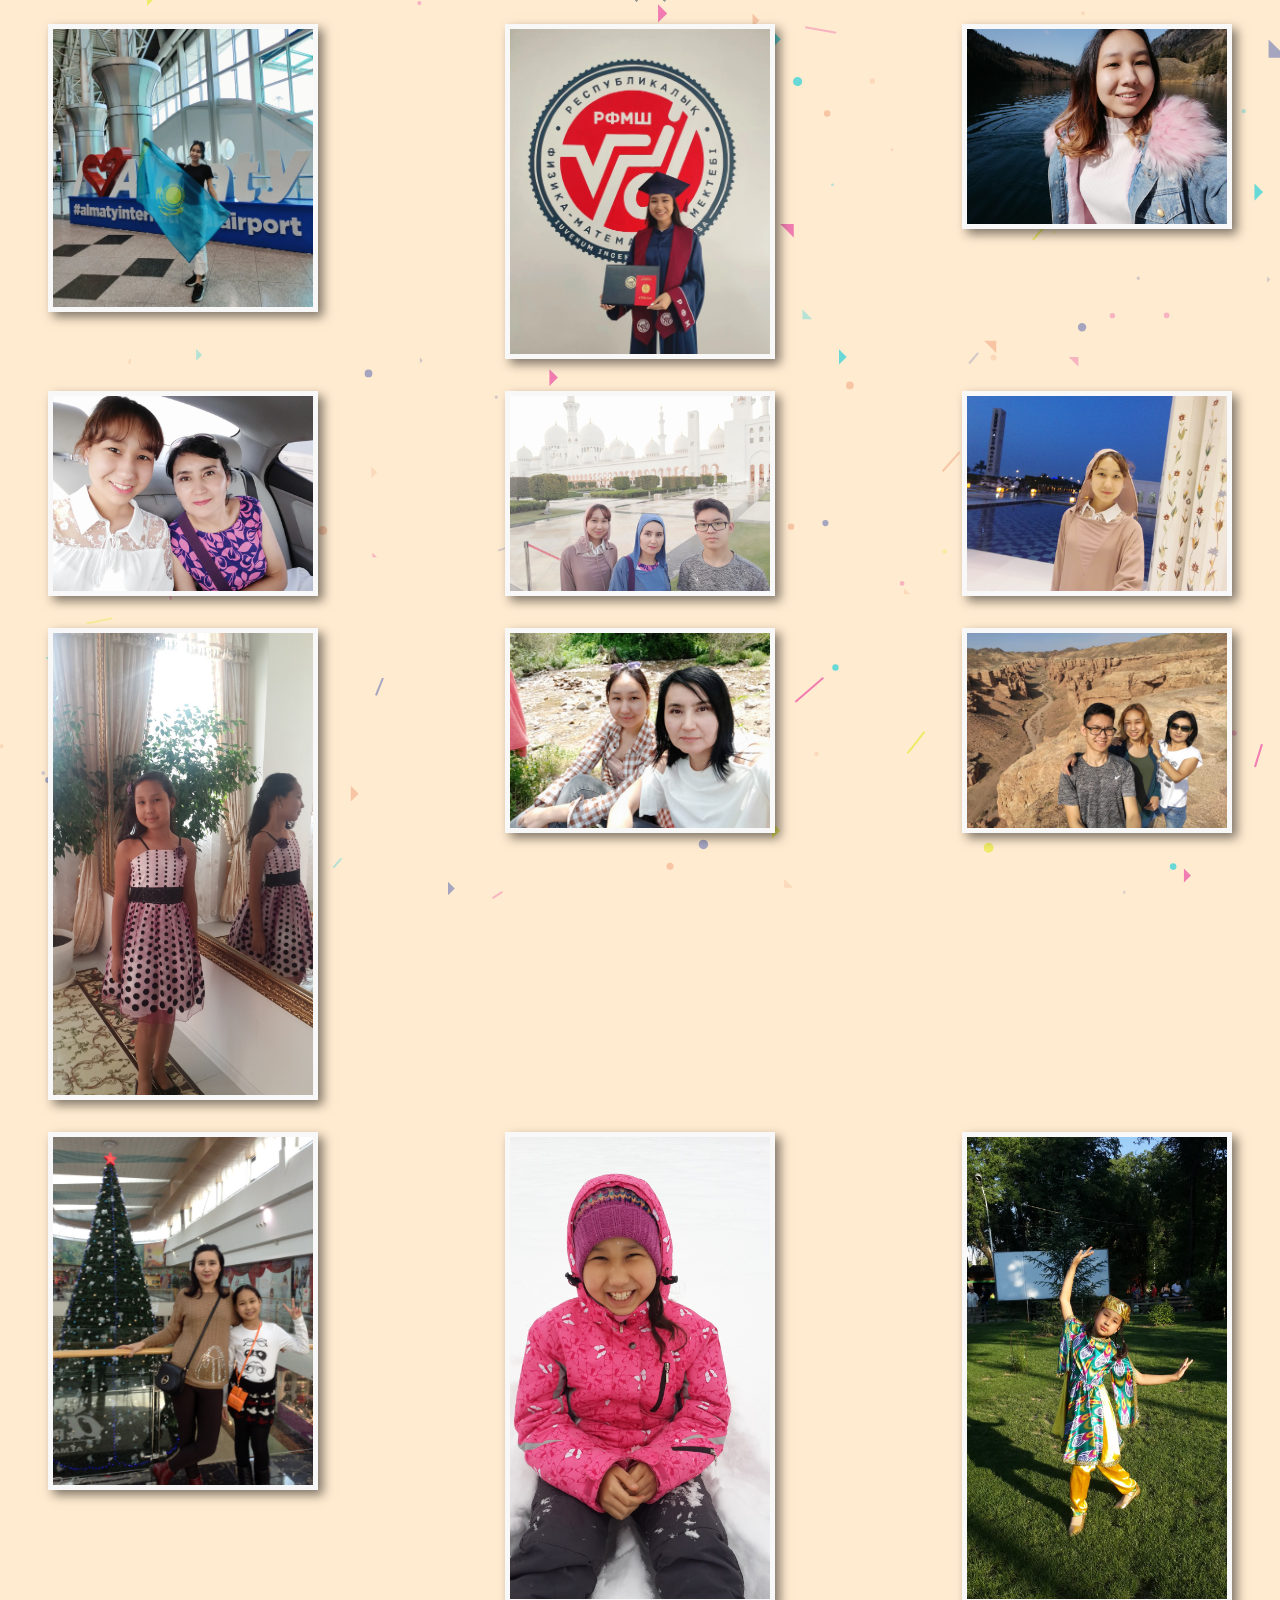
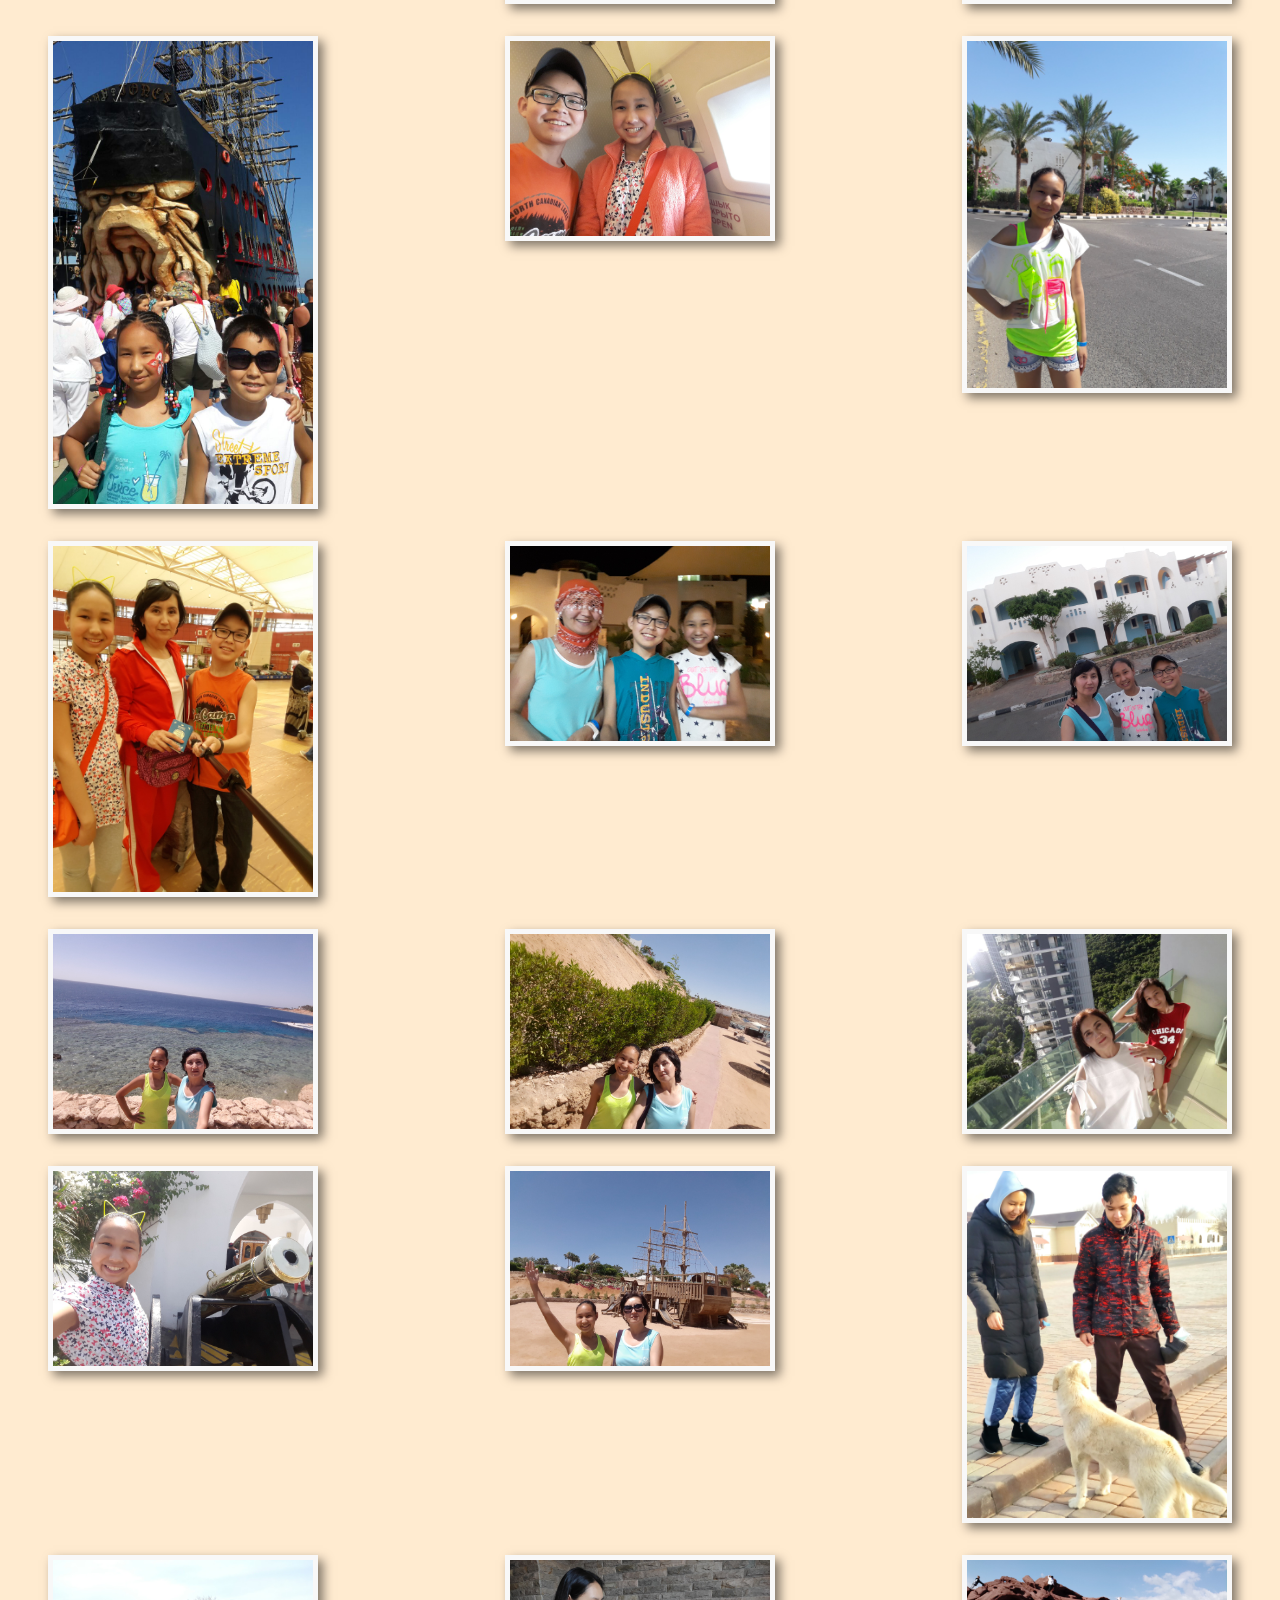
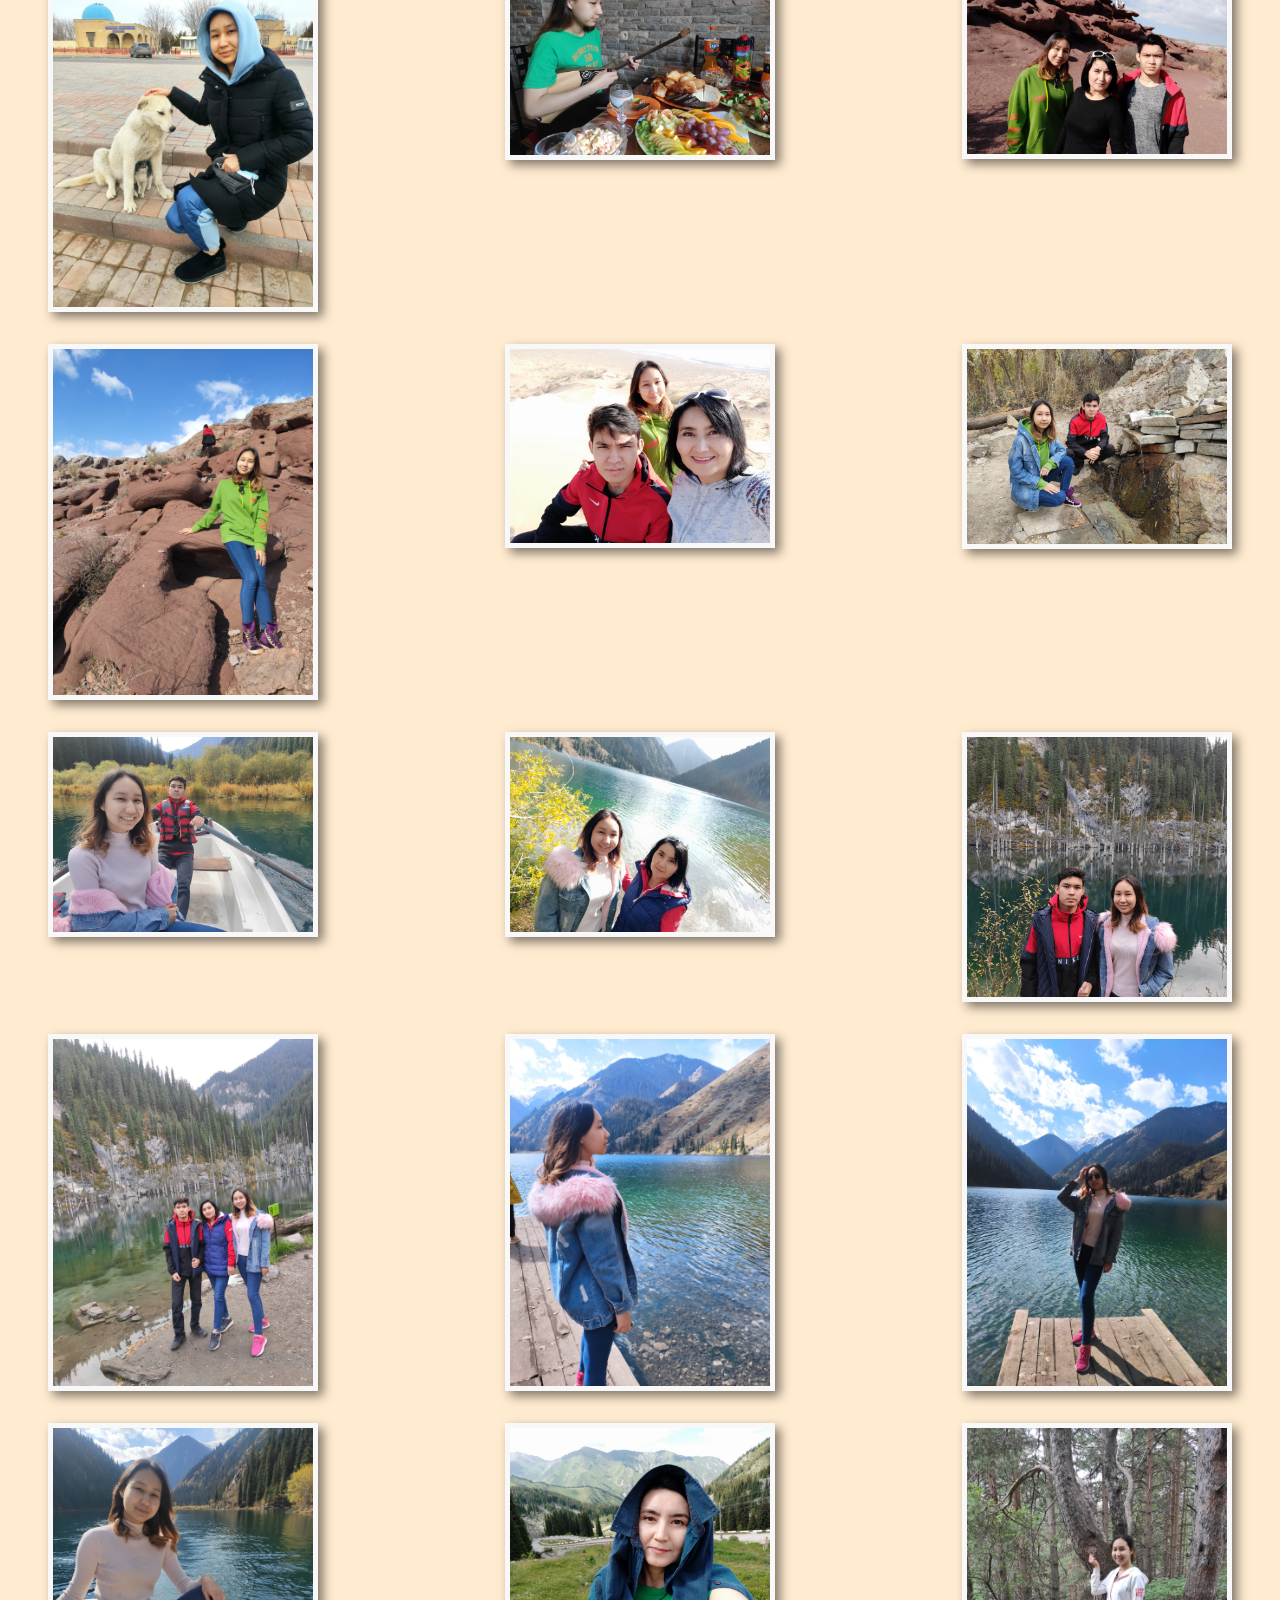
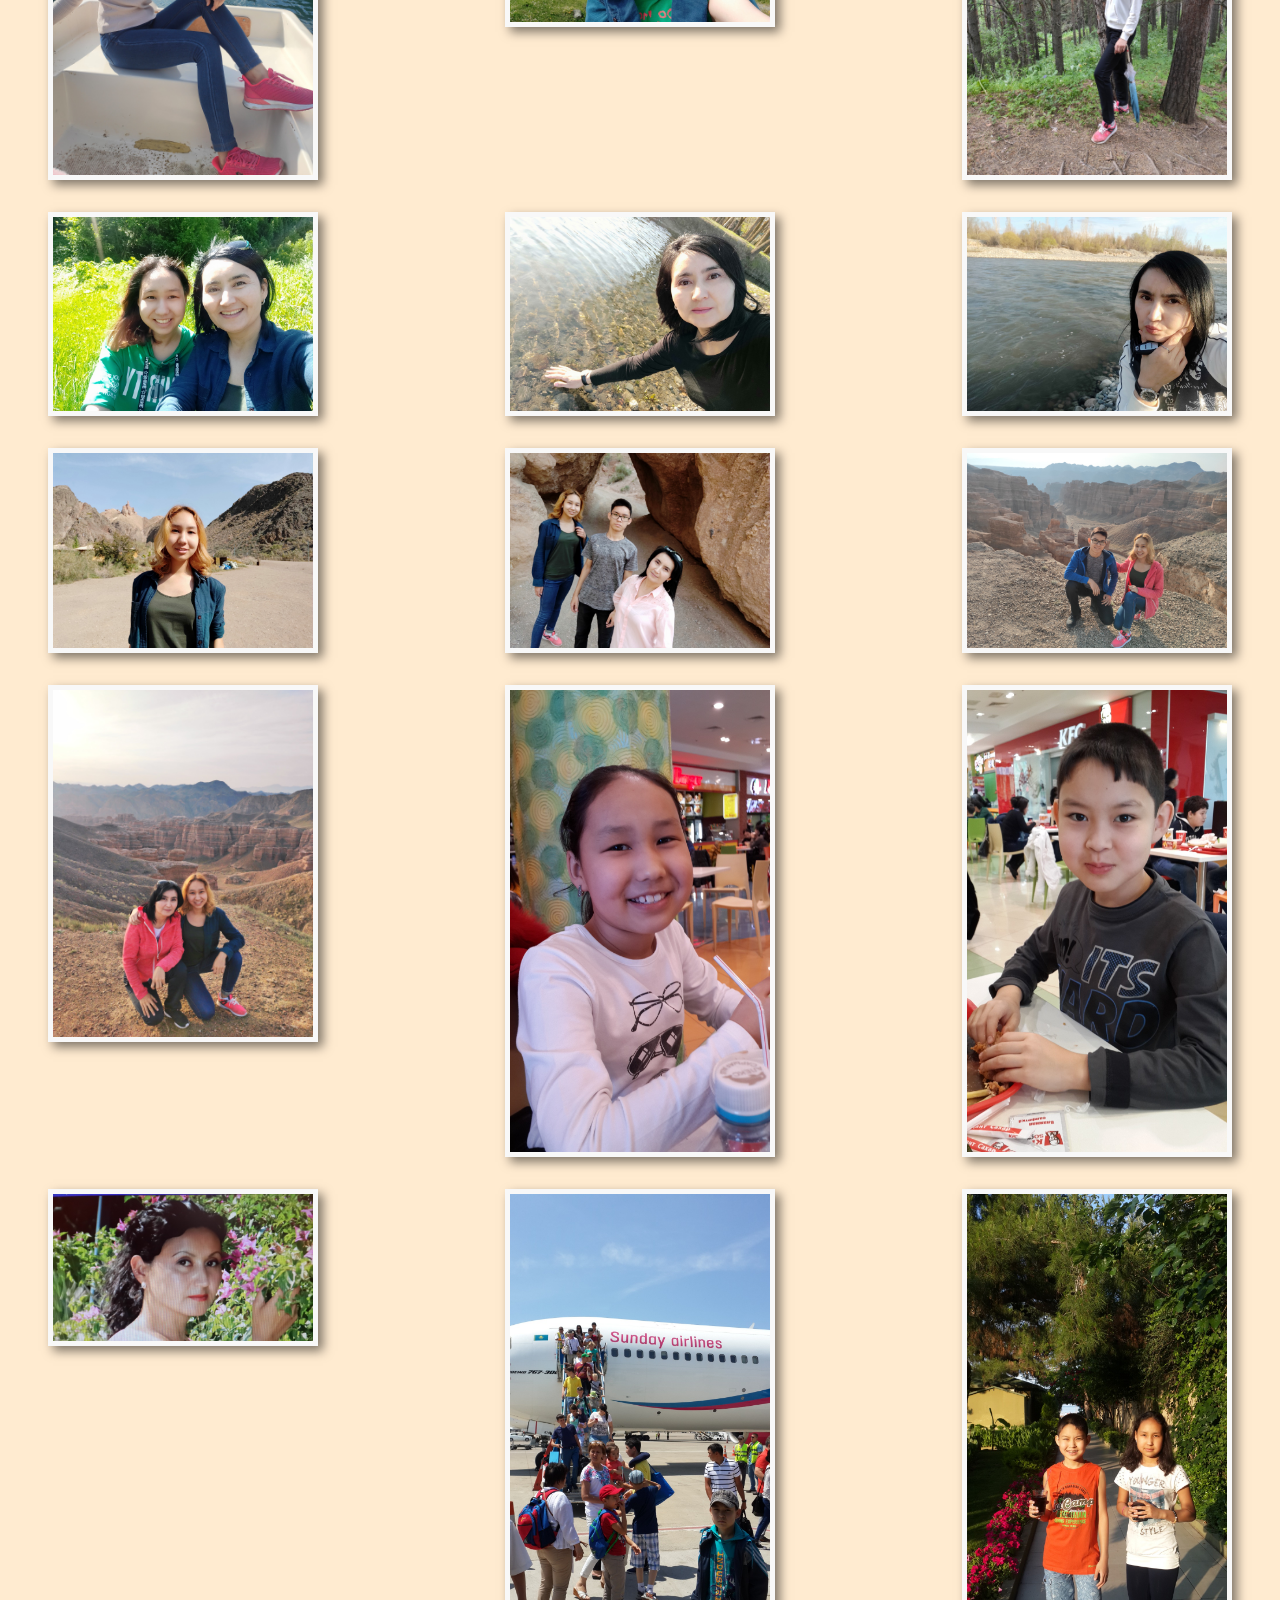
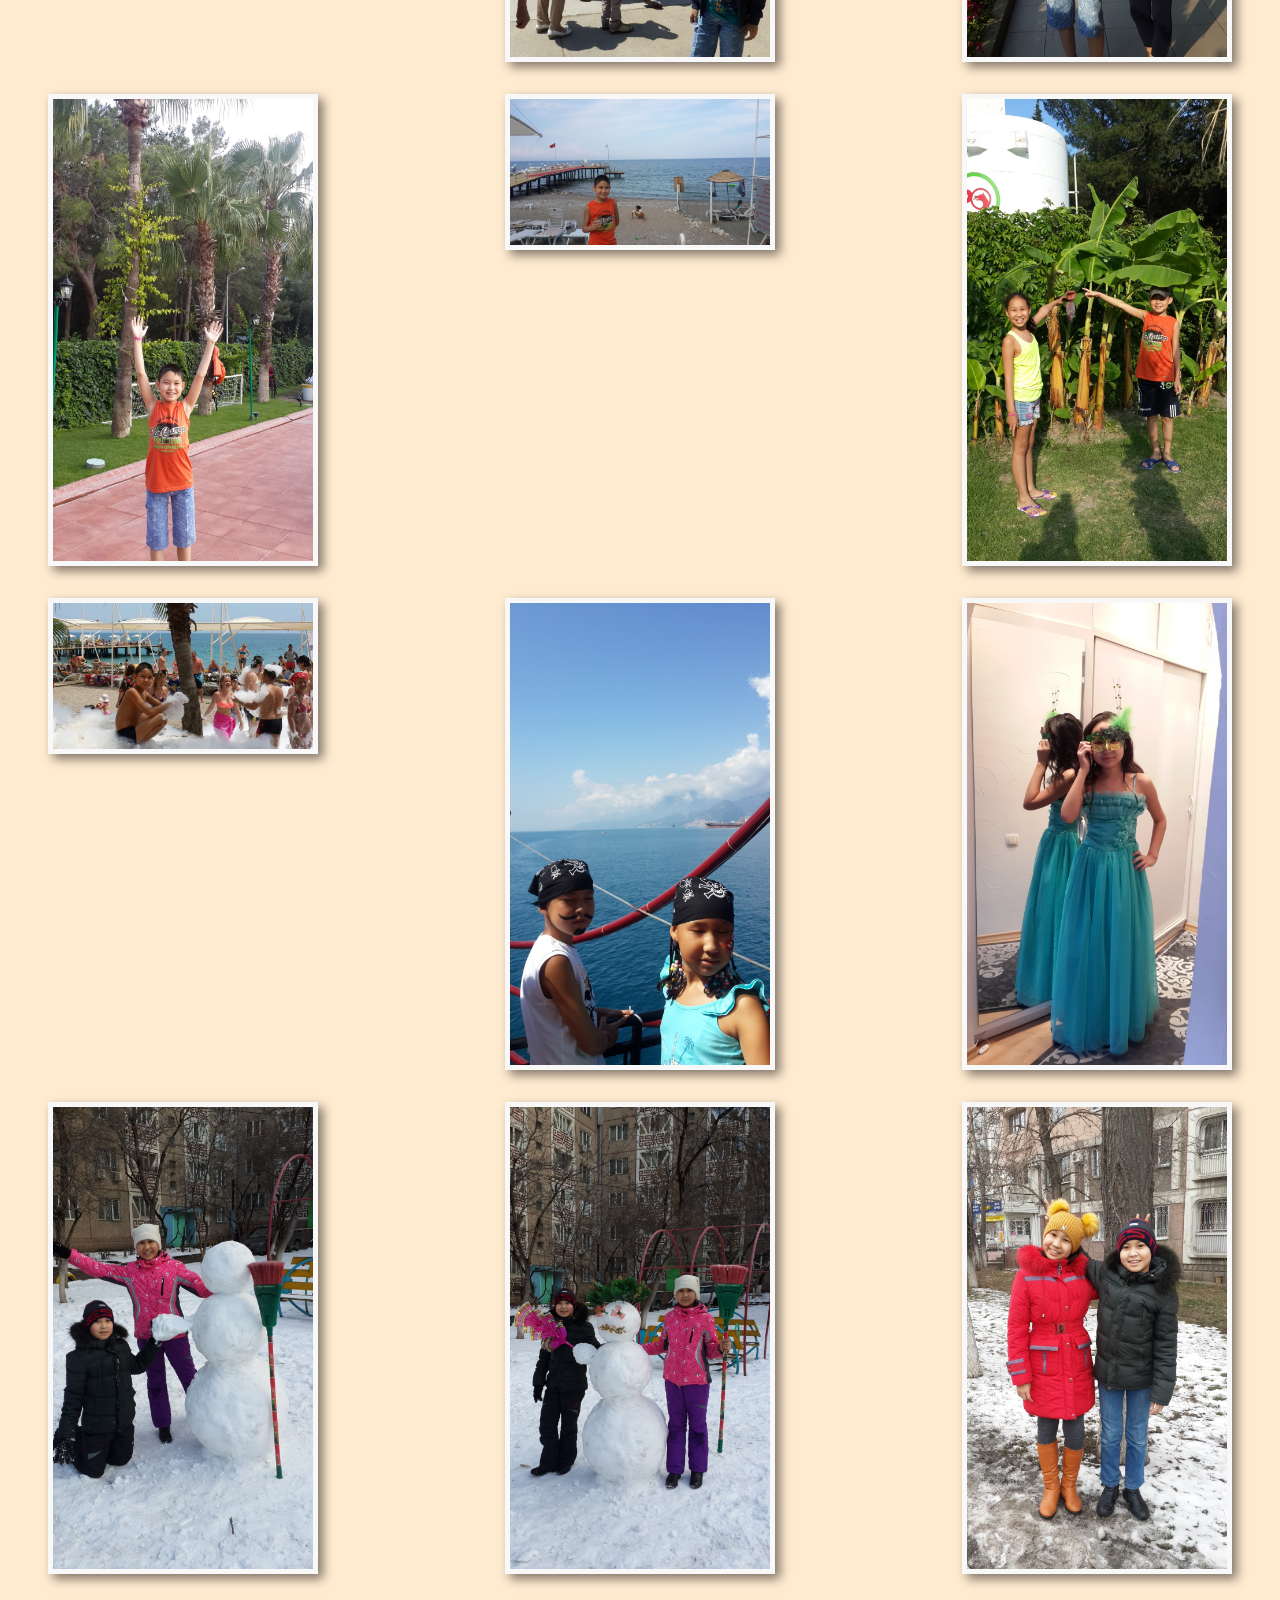
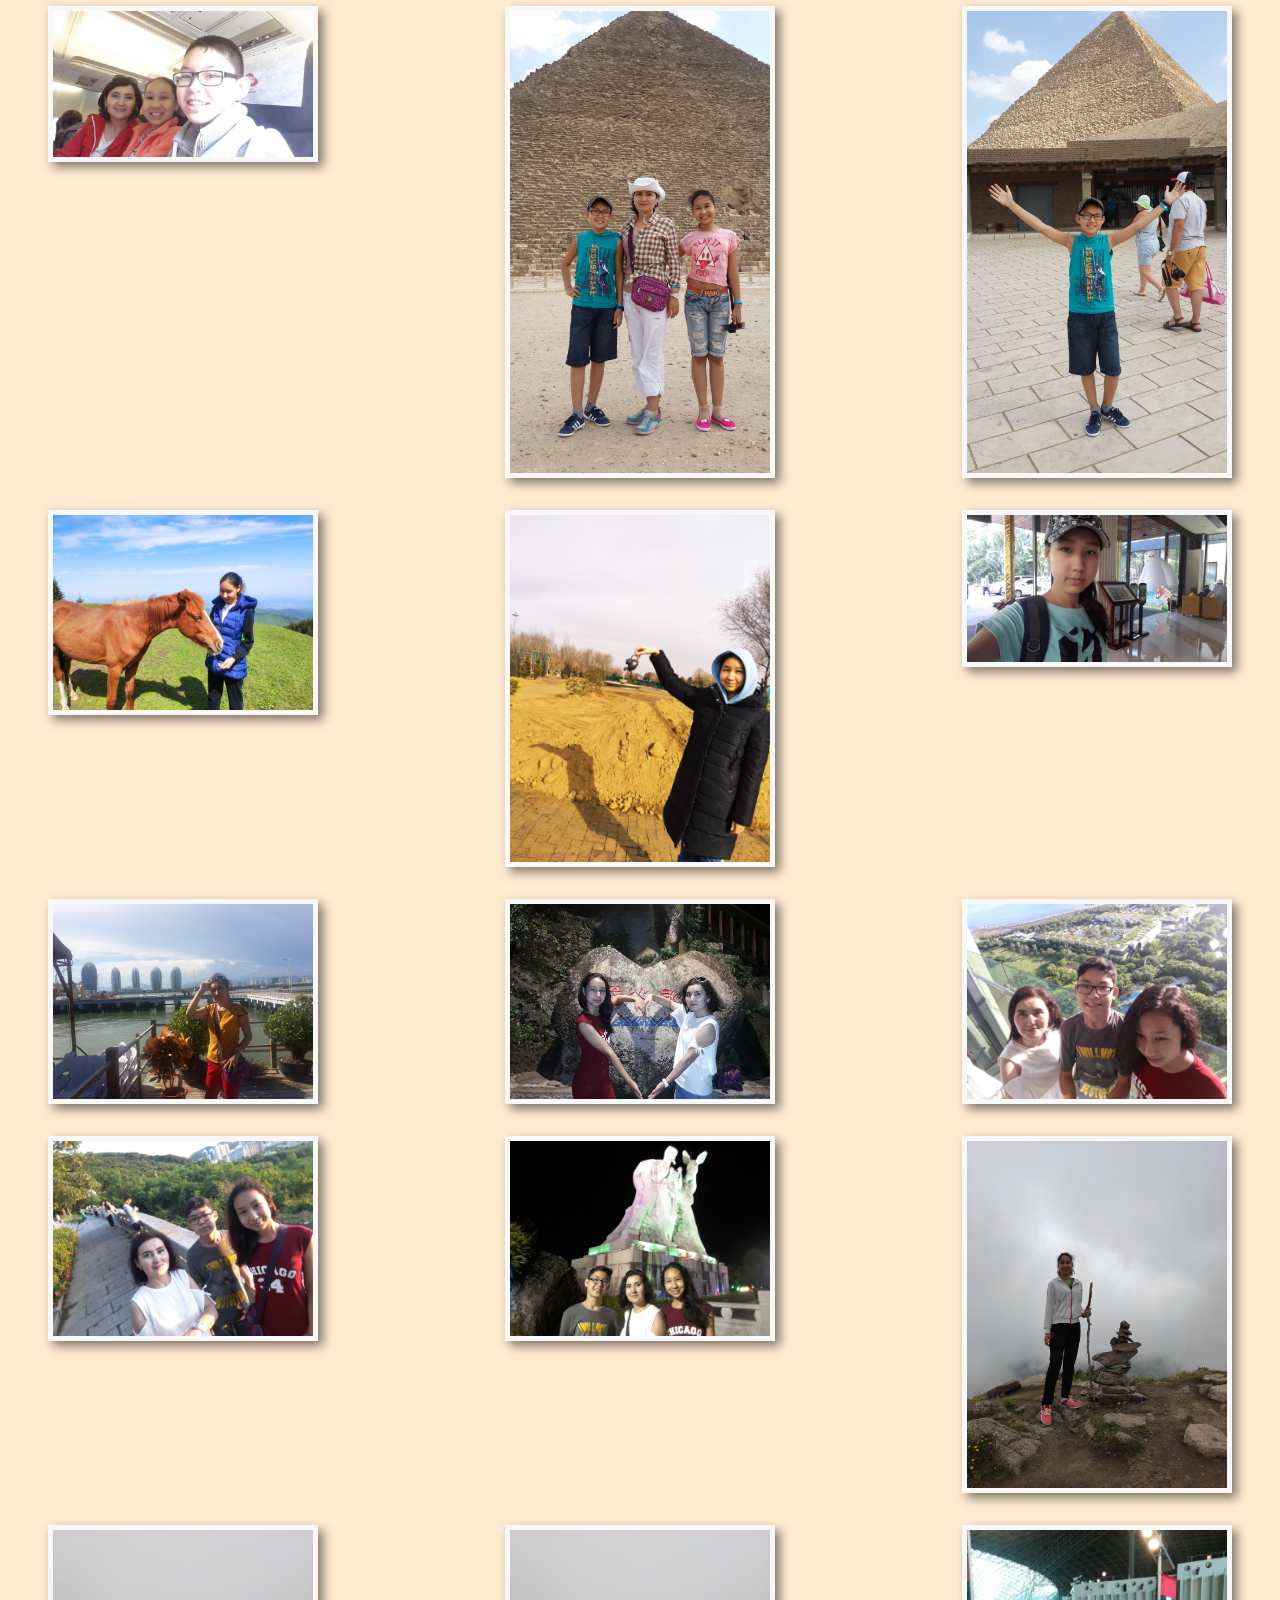
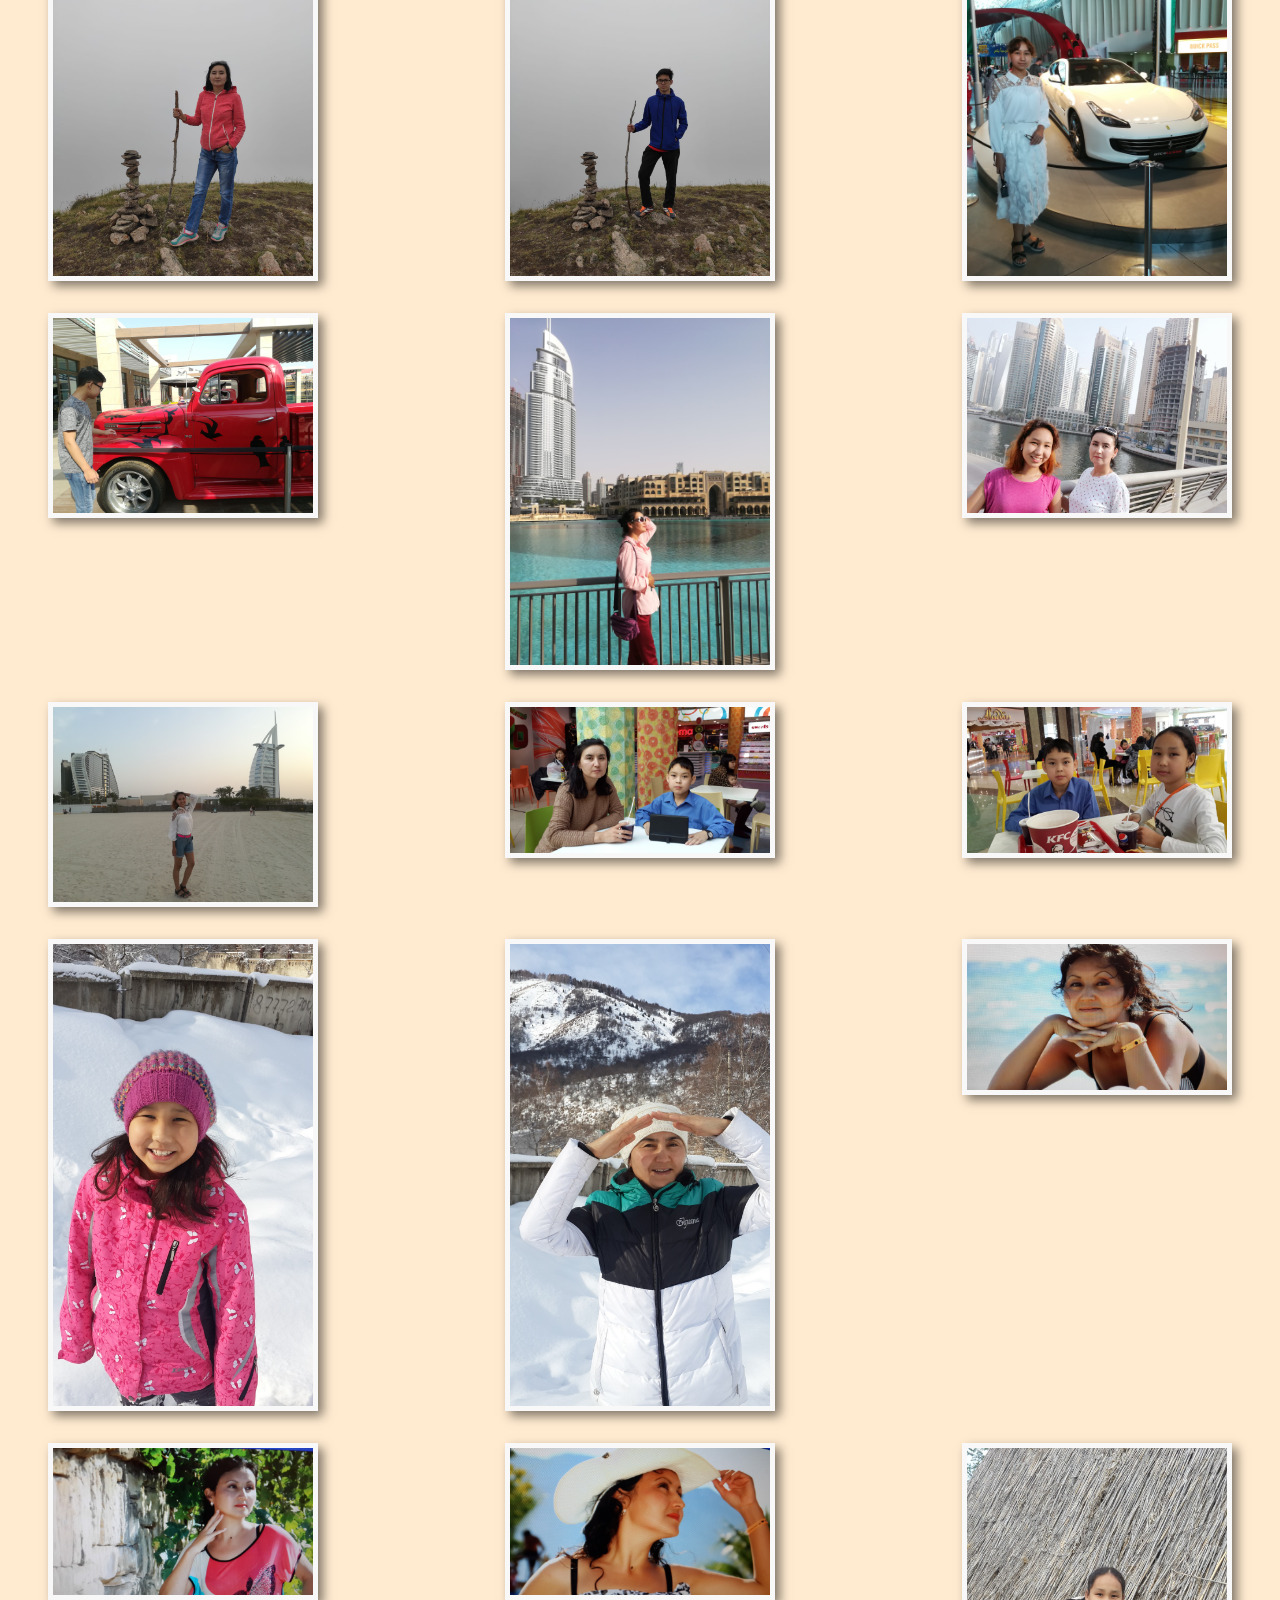
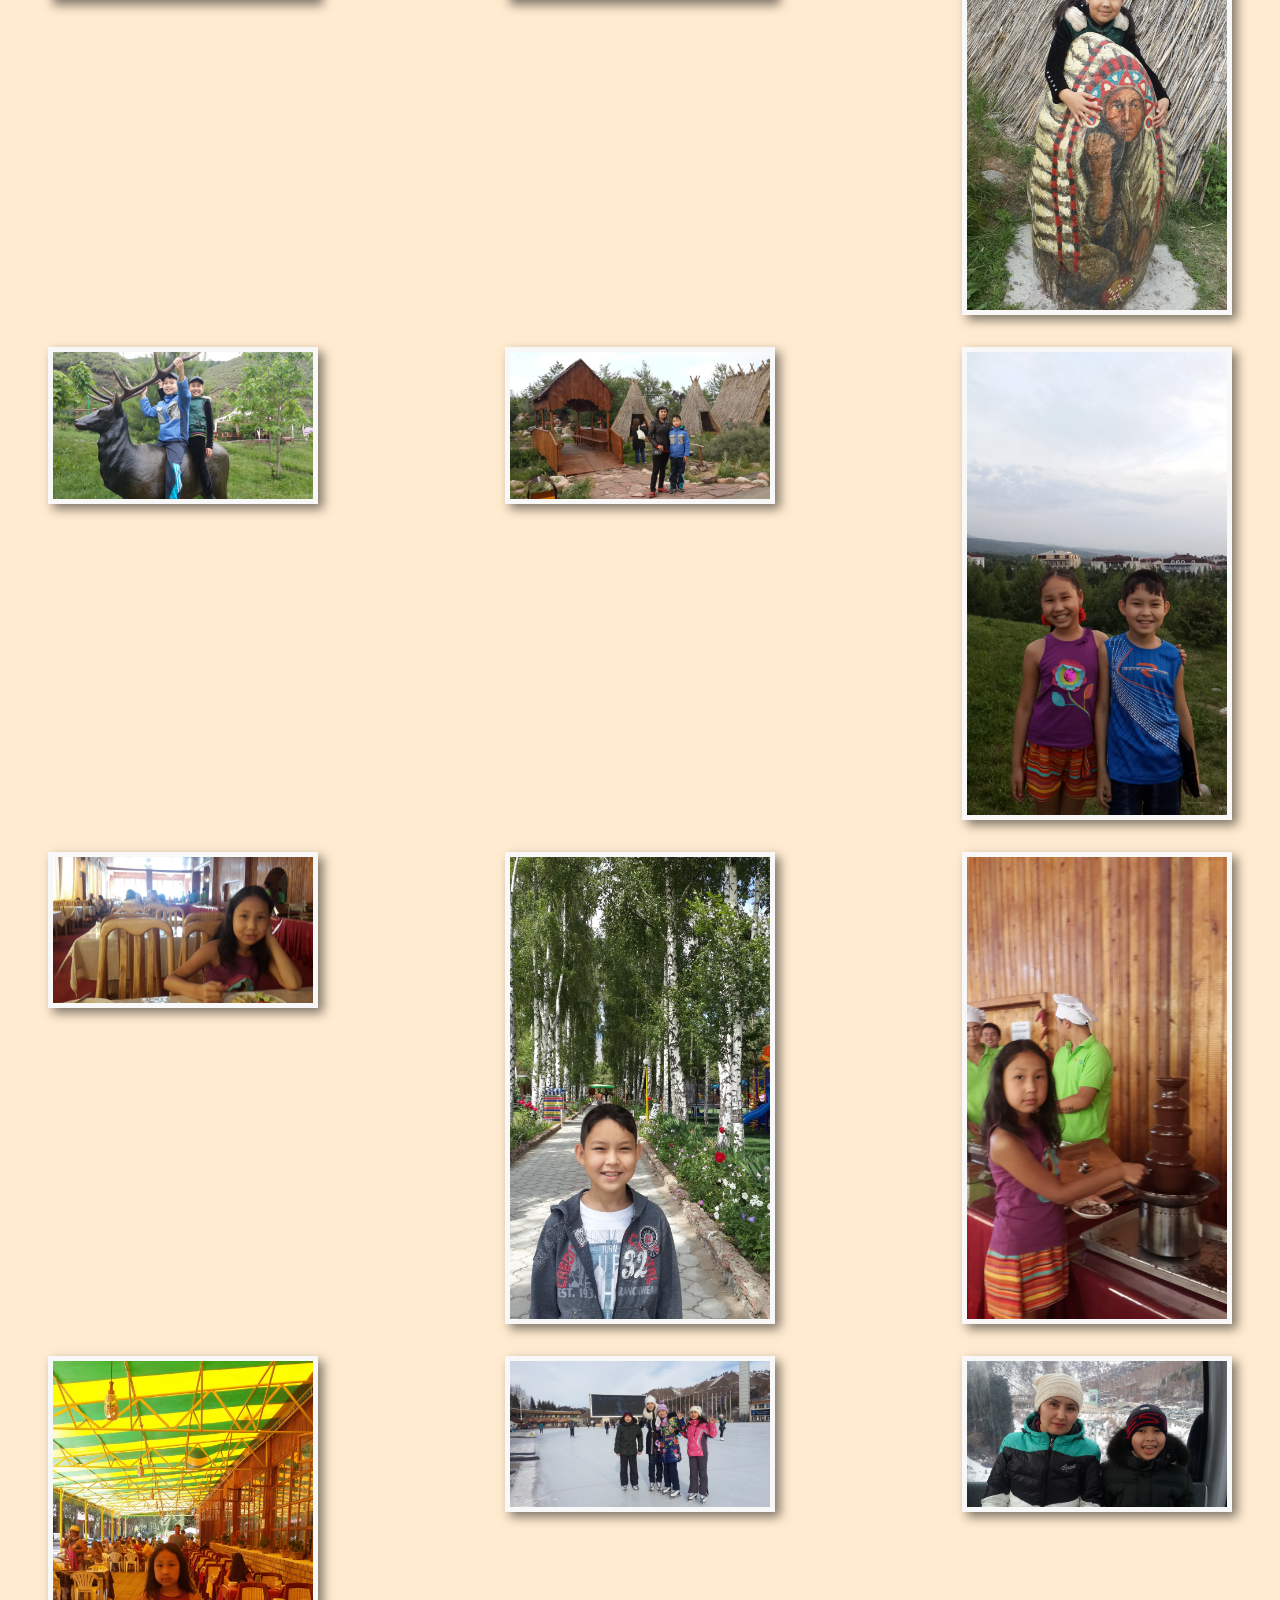
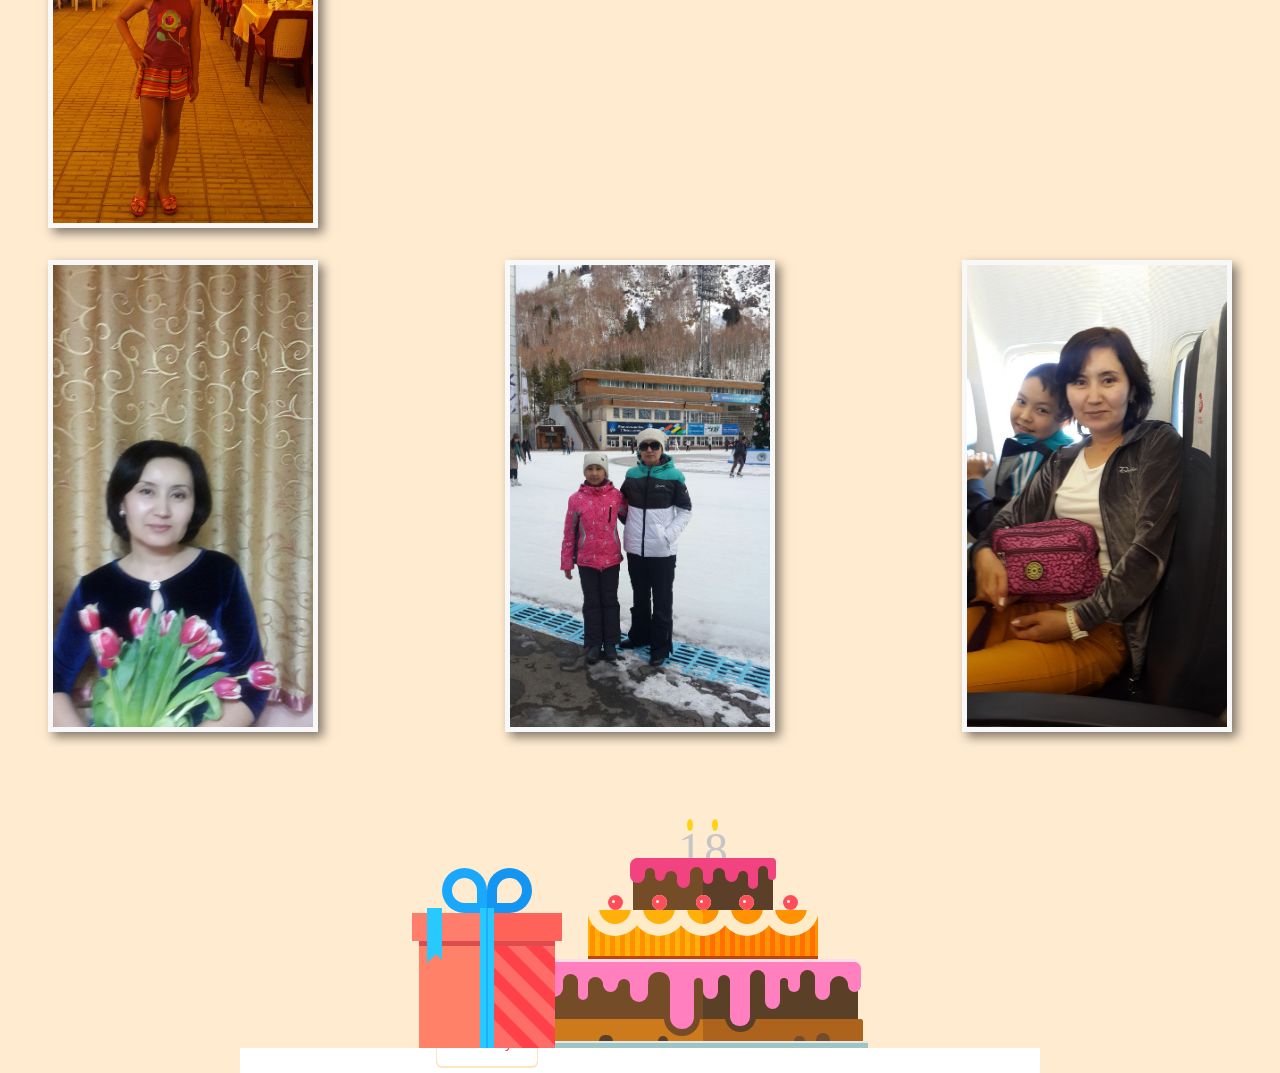
==== commit e20bed8a: "Add files via upload" ====
--- a/gift.html
+++ b/gift.html
@@ -12,301 +12,301 @@
 <body>
     <canvas id="confetti"></canvas>
     <figure class="swing">
-        <img src="./docs/assets/images/1.JPG" alt="error">
-    </figure>
-    <figure class="swing">
-        <img src="./docs/assets/images/2.JPG" alt="error">
-    </figure>
-    <figure class="swing">
-        <img src="./docs/assets/images/3.JPEG" alt="error">
-    </figure>
-    <figure class="swing">
-        <img src="./docs/assets/images/4.JPEG" alt="error">
-    </figure>
-    <figure class="swing">
-        <img src="./docs/assets/images/5.JPEG" alt="error">
-    </figure>
-    <figure class="swing">
-        <img src="./docs/assets/images/6.JPEG" alt="error">
-    </figure>
-    <figure class="swing">
-        <img src="./docs/assets/images/7.JPEG" alt="error">
-    </figure>
-    <figure class="swing">
-        <img src="./docs/assets/images/8.JPEG" alt="error">
-    </figure>
-    <figure class="swing">
-        <img src="./docs/assets/images/9.JPEG" alt="error">
-    </figure>
-    <figure class="swing">
-        <img src="./docs/assets/images/10.JPEG" alt="error">
-    </figure>
-    <figure class="swing">
-        <img src="./docs/assets/images/11.JPEG" alt="error">
-    </figure>
-    <figure class="swing">
-        <img src="./docs/assets/images/12.JPEG" alt="error">
-    </figure>
-    <figure class="swing">
-        <img src="./docs/assets/images/13.JPEG" alt="error">
-    </figure>
-    <figure class="swing">
-        <img src="./docs/assets/images/14.JPEG" alt="error">
-    </figure>
-    <figure class="swing">
-        <img src="./docs/assets/images/15.JPEG" alt="error">
-    </figure>
-    <figure class="swing">
-        <img src="./docs/assets/images/16.JPEG" alt="error">
-    </figure>
-    <figure class="swing">
-        <img src="./docs/assets/images/17.JPEG" alt="error">
-    </figure>
-    <figure class="swing">
-        <img src="./docs/assets/images/18.JPEG" alt="error">
-    </figure>
-    <figure class="swing">
-        <img src="./docs/assets/images/19.JPEG" alt="error">
-    </figure>
-    <figure class="swing">
-        <img src="./docs/assets/images/20.JPEG" alt="error">
-    </figure>
-    <figure class="swing">
-        <img src="./docs/assets/images/21.JPEG" alt="error">
-    </figure>
-    <figure class="swing">
-        <img src="./docs/assets/images/22.JPEG" alt="error">
-    </figure>
-    <figure class="swing">
-        <img src="./docs/assets/images/23.JPEG" alt="error">
-    </figure>
-    <figure class="swing">
-        <img src="./docs/assets/images/24.JPEG" alt="error">
-    </figure>
-    <figure class="swing">
-        <img src="./docs/assets/images/25.JPEG" alt="error">
-    </figure>
-    <figure class="swing">
-        <img src="./docs/assets/images/26.JPEG" alt="error">
-    </figure>
-    <figure class="swing">
-        <img src="./docs/assets/images/27.JPEG" alt="error">
-    </figure>
-    <figure class="swing">
-        <img src="./docs/assets/images/28.JPEG" alt="error">
-    </figure>
-    <figure class="swing">
-        <img src="./docs/assets/images/29.JPEG" alt="error">
-    </figure>
-    <figure class="swing">
-        <img src="./docs/assets/images/30.JPEG" alt="error">
-    </figure>
-    <figure class="swing">
-        <img src="./docs/assets/images/31.JPEG" alt="error">
-    </figure>
-    <figure class="swing">
-        <img src="./docs/assets/images/32.JPEG" alt="error">
-    </figure>
-    <figure class="swing">
-        <img src="./docs/assets/images/33.JPEG" alt="error">
-    </figure>
-    <figure class="swing">
-        <img src="./docs/assets/images/34.JPEG" alt="error">
-    </figure>
-    <figure class="swing">
-        <img src="./docs/assets/images/35.JPEG" alt="error">
-    </figure>
-    <figure class="swing">
-        <img src="./docs/assets/images/36.JPEG" alt="error">
-    </figure>
-    <figure class="swing">
-        <img src="./docs/assets/images/37.JPEG" alt="error">
-    </figure>
-    <figure class="swing">
-        <img src="./docs/assets/images/38.JPEG" alt="error">
-    </figure>
-    <figure class="swing">
-        <img src="./docs/assets/images/39.JPEG" alt="error">
-    </figure>
-    <figure class="swing">
-        <img src="./docs/assets/images/40.JPEG" alt="error">
-    </figure>
-    <figure class="swing">
-        <img src="./docs/assets/images/41.JPEG" alt="error">
-    </figure>
-    <figure class="swing">
-        <img src="./docs/assets/images/42.JPEG" alt="error">
-    </figure>
-    <figure class="swing">
-        <img src="./docs/assets/images/43.JPEG" alt="error">
-    </figure>
-    <figure class="swing">
-        <img src="./docs/assets/images/44.JPEG" alt="error">
-    </figure>
-    <figure class="swing">
-        <img src="./docs/assets/images/45.JPEG" alt="error">
-    </figure>
-    <figure class="swing">
-        <img src="./docs/assets/images/46.JPEG" alt="error">
-    </figure>
-    <figure class="swing">
-        <img src="./docs/assets/images/47.JPEG" alt="error">
-    </figure>
-    <figure class="swing">
-        <img src="./docs/assets/images/48.JPEG" alt="error">
-    </figure>
-    <figure class="swing">
-        <img src="./docs/assets/images/49.JPEG" alt="error">
-    </figure>
-    <figure class="swing">
-        <img src="./docs/assets/images/50.JPEG" alt="error">
-    </figure>
-    <figure class="swing">
-        <img src="./docs/assets/images/51.JPEG" alt="error">
-    </figure>
-    <figure class="swing">
-        <img src="./docs/assets/images/52.JPEG" alt="error">
-    </figure>
-    <figure class="swing">
-        <img src="./docs/assets/images/53.JPEG" alt="error">
-    </figure>
-    <figure class="swing">
-        <img src="./docs/assets/images/54.JPEG" alt="error">
-    </figure>
-    <figure class="swing">
-        <img src="./docs/assets/images/55.JPEG" alt="error">
-    </figure>
-    <figure class="swing">
-        <img src="./docs/assets/images/56.JPEG" alt="error">
-    </figure>
-    <figure class="swing">
-        <img src="./docs/assets/images/57.JPEG" alt="error">
-    </figure>
-    <figure class="swing">
-        <img src="./docs/assets/images/58.JPEG" alt="error">
-    </figure>
-    <figure class="swing">
-        <img src="./docs/assets/images/59.JPEG" alt="error">
-    </figure>
-    <figure class="swing">
-        <img src="./docs/assets/images/60.JPEG" alt="error">
-    </figure>
-    <figure class="swing">
-        <img src="./docs/assets/images/61.JPEG" alt="error">
-    </figure>
-    <figure class="swing">
-        <img src="./docs/assets/images/62.JPEG" alt="error">
-    </figure>
-    <figure class="swing">
-        <img src="./docs/assets/images/63.JPEG" alt="error">
-    </figure>
-    <figure class="swing">
-        <img src="./docs/assets/images/64.JPEG" alt="error">
-    </figure>
-    <figure class="swing">
-        <img src="./docs/assets/images/65.JPEG" alt="error">
-    </figure>
-    <figure class="swing">
-        <img src="./docs/assets/images/66.JPEG" alt="error">
-    </figure>
-    <figure class="swing">
-        <img src="./docs/assets/images/67.JPEG" alt="error">
-    </figure>
-    <figure class="swing">
-        <img src="./docs/assets/images/68.JPEG" alt="error">
-    </figure>
-    <figure class="swing">
-        <img src="./docs/assets/images/69.JPEG" alt="error">
-    </figure>
-    <figure class="swing">
-        <img src="./docs/assets/images/70.JPEG" alt="error">
-    </figure>
-    <figure class="swing">
-        <img src="./docs/assets/images/71.JPEG" alt="error">
-    </figure>
-    <figure class="swing">
-        <img src="./docs/assets/images/72.JPEG" alt="error">
-    </figure>
-    <figure class="swing">
-        <img src="./docs/assets/images/73.JPEG" alt="error">
-    </figure>
-    <figure class="swing">
-        <img src="./docs/assets/images/74.JPEG" alt="error">
-    </figure>
-    <figure class="swing">
-        <img src="./docs/assets/images/75.JPEG" alt="error">
-    </figure>
-    <figure class="swing">
-        <img src="./docs/assets/images/76.JPEG" alt="error">
-    </figure>
-    <figure class="swing">
-        <img src="./docs/assets/images/77.JPEG" alt="error">
-    </figure>
-    <figure class="swing">
-        <img src="./docs/assets/images/78.JPEG" alt="error">
-    </figure>
-    <figure class="swing">
-        <img src="./docs/assets/images/79.JPEG" alt="error">
-    </figure>
-    <figure class="swing">
-        <img src="./docs/assets/images/80.JPEG" alt="error">
-    </figure>
-    <figure class="swing">
-        <img src="./docs/assets/images/81.JPEG" alt="error">
-    </figure>
-    <figure class="swing">
-        <img src="./docs/assets/images/82.JPEG" alt="error">
-    </figure>
-    <figure class="swing">
-        <img src="./docs/assets/images/83.JPEG" alt="error">
-    </figure>
-    <figure class="swing">
-        <img src="./docs/assets/images/84.JPEG" alt="error">
-    </figure>
-    <figure class="swing">
-        <img src="./docs/assets/images/85.JPEG" alt="error">
-    </figure>
-    <figure class="swing">
-        <img src="./docs/assets/images/86.JPEG" alt="error">
-    </figure>
-    <figure class="swing">
-        <img src="./docs/assets/images/87.JPEG" alt="error">
-    </figure>
-    <figure class="swing">
-        <img src="./docs/assets/images/88.JPEG" alt="error">
-    </figure>
-    <figure class="swing">
-        <img src="./docs/assets/images/89.JPEG" alt="error">
-    </figure>
-    <figure class="swing">
-        <img src="./docs/assets/images/90.JPEG" alt="error">
-    </figure>
-    <figure class="swing">
-        <img src="./docs/assets/images/91.JPEG" alt="error">
-    </figure>
-    <figure class="swing">
-        <img src="./docs/assets/images/92.JPEG" alt="error">
-    </figure>
-    <figure class="swing">
-        <img src="./docs/assets/images/93.JPEG" alt="error">
-    </figure>
-    <figure class="swing">
-        <img src="./docs/assets/images/94.JPEG" alt="error">
-    </figure>
-    <figure class="swing">
-        <img src="./docs/assets/images/95.JPEG" alt="error">
-    </figure>
-    <figure class="swing">
-        <img src="./docs/assets/images/96.JPEG" alt="error">
-    </figure>
-    <figure class="swing">
-        <img src="./docs/assets/images/97.JPEG" alt="error">
-    </figure>
-    <figure class="swing">
-        <img src="./docs/assets/images/98.JPEG" alt="error">
-    </figure>
-    <figure class="swing">
-        <img src="./docs/assets/images/99.JPEG" alt="error">
+        <img src="./docs/assets/images/1.jpg" alt="error">
+    </figure>
+    <figure class="swing">
+        <img src="./docs/assets/images/2.jpg" alt="error">
+    </figure>
+    <figure class="swing">
+        <img src="./docs/assets/images/3.jpeg" alt="error">
+    </figure>
+    <figure class="swing">
+        <img src="./docs/assets/images/4.jpeg" alt="error">
+    </figure>
+    <figure class="swing">
+        <img src="./docs/assets/images/5.jpeg" alt="error">
+    </figure>
+    <figure class="swing">
+        <img src="./docs/assets/images/6.jpeg" alt="error">
+    </figure>
+    <figure class="swing">
+        <img src="./docs/assets/images/7.jpeg" alt="error">
+    </figure>
+    <figure class="swing">
+        <img src="./docs/assets/images/8.jpeg" alt="error">
+    </figure>
+    <figure class="swing">
+        <img src="./docs/assets/images/9.jpeg" alt="error">
+    </figure>
+    <figure class="swing">
+        <img src="./docs/assets/images/10.jpeg" alt="error">
+    </figure>
+    <figure class="swing">
+        <img src="./docs/assets/images/11.jpeg" alt="error">
+    </figure>
+    <figure class="swing">
+        <img src="./docs/assets/images/12.jpeg" alt="error">
+    </figure>
+    <figure class="swing">
+        <img src="./docs/assets/images/13.jpeg" alt="error">
+    </figure>
+    <figure class="swing">
+        <img src="./docs/assets/images/14.jpeg" alt="error">
+    </figure>
+    <figure class="swing">
+        <img src="./docs/assets/images/15.jpeg" alt="error">
+    </figure>
+    <figure class="swing">
+        <img src="./docs/assets/images/16.jpeg" alt="error">
+    </figure>
+    <figure class="swing">
+        <img src="./docs/assets/images/17.jpeg" alt="error">
+    </figure>
+    <figure class="swing">
+        <img src="./docs/assets/images/18.jpeg" alt="error">
+    </figure>
+    <figure class="swing">
+        <img src="./docs/assets/images/19.jpeg" alt="error">
+    </figure>
+    <figure class="swing">
+        <img src="./docs/assets/images/20.jpeg" alt="error">
+    </figure>
+    <figure class="swing">
+        <img src="./docs/assets/images/21.jpeg" alt="error">
+    </figure>
+    <figure class="swing">
+        <img src="./docs/assets/images/22.jpeg" alt="error">
+    </figure>
+    <figure class="swing">
+        <img src="./docs/assets/images/23.jpeg" alt="error">
+    </figure>
+    <figure class="swing">
+        <img src="./docs/assets/images/24.jpeg" alt="error">
+    </figure>
+    <figure class="swing">
+        <img src="./docs/assets/images/25.jpeg" alt="error">
+    </figure>
+    <figure class="swing">
+        <img src="./docs/assets/images/26.jpeg" alt="error">
+    </figure>
+    <figure class="swing">
+        <img src="./docs/assets/images/27.jpeg" alt="error">
+    </figure>
+    <figure class="swing">
+        <img src="./docs/assets/images/28.jpeg" alt="error">
+    </figure>
+    <figure class="swing">
+        <img src="./docs/assets/images/29.jpeg" alt="error">
+    </figure>
+    <figure class="swing">
+        <img src="./docs/assets/images/30.jpeg" alt="error">
+    </figure>
+    <figure class="swing">
+        <img src="./docs/assets/images/31.jpeg" alt="error">
+    </figure>
+    <figure class="swing">
+        <img src="./docs/assets/images/32.jpeg" alt="error">
+    </figure>
+    <figure class="swing">
+        <img src="./docs/assets/images/33.jpeg" alt="error">
+    </figure>
+    <figure class="swing">
+        <img src="./docs/assets/images/34.jpeg" alt="error">
+    </figure>
+    <figure class="swing">
+        <img src="./docs/assets/images/35.jpeg" alt="error">
+    </figure>
+    <figure class="swing">
+        <img src="./docs/assets/images/36.jpeg" alt="error">
+    </figure>
+    <figure class="swing">
+        <img src="./docs/assets/images/37.jpeg" alt="error">
+    </figure>
+    <figure class="swing">
+        <img src="./docs/assets/images/38.jpeg" alt="error">
+    </figure>
+    <figure class="swing">
+        <img src="./docs/assets/images/39.jpeg" alt="error">
+    </figure>
+    <figure class="swing">
+        <img src="./docs/assets/images/40.jpeg" alt="error">
+    </figure>
+    <figure class="swing">
+        <img src="./docs/assets/images/41.jpeg" alt="error">
+    </figure>
+    <figure class="swing">
+        <img src="./docs/assets/images/42.jpeg" alt="error">
+    </figure>
+    <figure class="swing">
+        <img src="./docs/assets/images/43.jpeg" alt="error">
+    </figure>
+    <figure class="swing">
+        <img src="./docs/assets/images/44.jpeg" alt="error">
+    </figure>
+    <figure class="swing">
+        <img src="./docs/assets/images/45.jpeg" alt="error">
+    </figure>
+    <figure class="swing">
+        <img src="./docs/assets/images/46.jpeg" alt="error">
+    </figure>
+    <figure class="swing">
+        <img src="./docs/assets/images/47.jpeg" alt="error">
+    </figure>
+    <figure class="swing">
+        <img src="./docs/assets/images/48.jpeg" alt="error">
+    </figure>
+    <figure class="swing">
+        <img src="./docs/assets/images/49.jpeg" alt="error">
+    </figure>
+    <figure class="swing">
+        <img src="./docs/assets/images/50.jpeg" alt="error">
+    </figure>
+    <figure class="swing">
+        <img src="./docs/assets/images/51.jpeg" alt="error">
+    </figure>
+    <figure class="swing">
+        <img src="./docs/assets/images/52.jpeg" alt="error">
+    </figure>
+    <figure class="swing">
+        <img src="./docs/assets/images/53.jpeg" alt="error">
+    </figure>
+    <figure class="swing">
+        <img src="./docs/assets/images/54.jpeg" alt="error">
+    </figure>
+    <figure class="swing">
+        <img src="./docs/assets/images/55.jpeg" alt="error">
+    </figure>
+    <figure class="swing">
+        <img src="./docs/assets/images/56.jpeg" alt="error">
+    </figure>
+    <figure class="swing">
+        <img src="./docs/assets/images/57.jpeg" alt="error">
+    </figure>
+    <figure class="swing">
+        <img src="./docs/assets/images/58.jpeg" alt="error">
+    </figure>
+    <figure class="swing">
+        <img src="./docs/assets/images/59.jpeg" alt="error">
+    </figure>
+    <figure class="swing">
+        <img src="./docs/assets/images/60.jpeg" alt="error">
+    </figure>
+    <figure class="swing">
+        <img src="./docs/assets/images/61.jpeg" alt="error">
+    </figure>
+    <figure class="swing">
+        <img src="./docs/assets/images/62.jpeg" alt="error">
+    </figure>
+    <figure class="swing">
+        <img src="./docs/assets/images/63.jpeg" alt="error">
+    </figure>
+    <figure class="swing">
+        <img src="./docs/assets/images/64.jpeg" alt="error">
+    </figure>
+    <figure class="swing">
+        <img src="./docs/assets/images/65.jpeg" alt="error">
+    </figure>
+    <figure class="swing">
+        <img src="./docs/assets/images/66.jpeg" alt="error">
+    </figure>
+    <figure class="swing">
+        <img src="./docs/assets/images/67.jpeg" alt="error">
+    </figure>
+    <figure class="swing">
+        <img src="./docs/assets/images/68.jpeg" alt="error">
+    </figure>
+    <figure class="swing">
+        <img src="./docs/assets/images/69.jpeg" alt="error">
+    </figure>
+    <figure class="swing">
+        <img src="./docs/assets/images/70.jpeg" alt="error">
+    </figure>
+    <figure class="swing">
+        <img src="./docs/assets/images/71.jpeg" alt="error">
+    </figure>
+    <figure class="swing">
+        <img src="./docs/assets/images/72.jpeg" alt="error">
+    </figure>
+    <figure class="swing">
+        <img src="./docs/assets/images/73.jpeg" alt="error">
+    </figure>
+    <figure class="swing">
+        <img src="./docs/assets/images/74.jpeg" alt="error">
+    </figure>
+    <figure class="swing">
+        <img src="./docs/assets/images/75.jpeg" alt="error">
+    </figure>
+    <figure class="swing">
+        <img src="./docs/assets/images/76.jpeg" alt="error">
+    </figure>
+    <figure class="swing">
+        <img src="./docs/assets/images/77.jpeg" alt="error">
+    </figure>
+    <figure class="swing">
+        <img src="./docs/assets/images/78.jpeg" alt="error">
+    </figure>
+    <figure class="swing">
+        <img src="./docs/assets/images/79.jpeg" alt="error">
+    </figure>
+    <figure class="swing">
+        <img src="./docs/assets/images/80.jpeg" alt="error">
+    </figure>
+    <figure class="swing">
+        <img src="./docs/assets/images/81.jpeg" alt="error">
+    </figure>
+    <figure class="swing">
+        <img src="./docs/assets/images/82.jpeg" alt="error">
+    </figure>
+    <figure class="swing">
+        <img src="./docs/assets/images/83.jpeg" alt="error">
+    </figure>
+    <figure class="swing">
+        <img src="./docs/assets/images/84.jpeg" alt="error">
+    </figure>
+    <figure class="swing">
+        <img src="./docs/assets/images/85.jpeg" alt="error">
+    </figure>
+    <figure class="swing">
+        <img src="./docs/assets/images/86.jpeg" alt="error">
+    </figure>
+    <figure class="swing">
+        <img src="./docs/assets/images/87.jpeg" alt="error">
+    </figure>
+    <figure class="swing">
+        <img src="./docs/assets/images/88.jpeg" alt="error">
+    </figure>
+    <figure class="swing">
+        <img src="./docs/assets/images/89.jpeg" alt="error">
+    </figure>
+    <figure class="swing">
+        <img src="./docs/assets/images/90.jpeg" alt="error">
+    </figure>
+    <figure class="swing">
+        <img src="./docs/assets/images/91.jpeg" alt="error">
+    </figure>
+    <figure class="swing">
+        <img src="./docs/assets/images/92.jpeg" alt="error">
+    </figure>
+    <figure class="swing">
+        <img src="./docs/assets/images/93.jpeg" alt="error">
+    </figure>
+    <figure class="swing">
+        <img src="./docs/assets/images/94.jpeg" alt="error">
+    </figure>
+    <figure class="swing">
+        <img src="./docs/assets/images/95.jpeg" alt="error">
+    </figure>
+    <figure class="swing">
+        <img src="./docs/assets/images/96.jpeg" alt="error">
+    </figure>
+    <figure class="swing">
+        <img src="./docs/assets/images/97.jpeg" alt="error">
+    </figure>
+    <figure class="swing">
+        <img src="./docs/assets/images/98.jpeg" alt="error">
+    </figure>
+    <figure class="swing">
+        <img src="./docs/assets/images/99.jpeg" alt="error">
     </figure>
     <!-- ---------------------------------------------------------------------------------------------------------------- -->
 
--- a/gift.css
+++ b/gift.css
@@ -0,0 +1,1092 @@
+body {
+    display: flex;
+    justify-content: space-between;
+    flex-wrap: wrap;
+    align-items: flex-start;
+    background: #ffebd0;
+}
+
+.swing {
+    animation: swing ease-in-out 2s infinite alternate;
+    transform-origin: center -20px;
+    box-shadow: 5px 5px 10px rgba(0, 0, 0, 0.5);
+    float: left;
+}
+
+.swing img {
+    border: 5px solid #f8f8f8;
+    display: block;
+    width: 260px;
+}
+
+.swing::after {
+    content: '';
+    position: absolute;
+    width: 20px;
+    height: 20px;
+    border: 1px solid #999;
+    top: -10px;
+    left: 50%;
+    z-index: 0;
+    border-bottom: none;
+    border-right: none;
+    transform: rotate(45deg);
+}
+
+
+.swing::before {
+    content: '';
+    position: absolute;
+    width: 5px;
+    height: 5px;
+    top: -14px;
+    left: 54%;
+    z-index: 5;
+    border-radius: 50% 50%;
+    background: #000;
+}
+
+
+@keyframes swing {
+    0% {
+        transform: rotate(8deg);
+    }
+
+    100% {
+        transform: rotate(-8deg);
+    }
+}
+
+#confetti {
+    display: inline;
+    position: absolute;
+    top: 0;
+    left: 0;
+    z-index: -1;
+}
+
+/* ---------------------------------------------------------------------------------------------------- */
+.gift {
+    position: absolute;
+    bottom: 0px;
+    width: 150px;
+    left: 172px;
+    z-index: 12;
+    height: 180px;
+}
+
+.wrap {
+    height: 300px;
+    width: 800px;
+    margin: 0px auto;
+    position: relative;
+}
+
+.ribbon_right {
+    width: 45px;
+    height: 45px;
+    border-radius: 100% 100% 100% 0px;
+    box-shadow: 0px 0px 0px 10px #1495f1 inset;
+    position: absolute;
+    right: 30px;
+}
+
+.ribbon_left {
+    width: 45px;
+    height: 45px;
+    border-radius: 100% 100% 0px 100%;
+    box-shadow: 0px 0px 0px 10px #1aa8fc inset;
+    position: absolute;
+    left: 30px;
+}
+
+.gift_box_top {
+    height: 28px;
+    top: 45px;
+    position: absolute;
+    width: 150px;
+    background: #ff7d6d;
+    box-shadow: -75px 0px 0px #ff6259 inset;
+}
+
+.gift_ribbon_center {
+    width: 2px;
+    bottom: 0px;
+    position: absolute;
+    right: 0;
+    left: 0;
+    margin: 0px auto;
+    background: #1cadfe;
+    height: 140px;
+    border-right: 6px solid #28C9FF;
+    border-left: 6px solid #28C9FF;
+    z-index: 10;
+}
+
+.gift_box_bottom {
+    background: #ff8168;
+    bottom: 0px;
+    height: 102px;
+    overflow: hidden;
+    right: 7px;
+    position: absolute;
+    width: 136px;
+    box-shadow: -70px 0px 0px #fe6d68 inset;
+}
+
+.gift_box_bottom_top {
+    height: 5px;
+    width: 136px;
+    right: 7px;
+    position: absolute;
+    bottom: 102px;
+    background: #dd4b4c;
+}
+
+.gift_ribbon_left {
+    height: 55px;
+    width: 15px;
+    left: 15px;
+    position: absolute;
+    background: #28c9ff;
+    top: 40px;
+    z-index: 11;
+}
+
+.gift_ribbon_left:after {
+    border-width: 9px;
+    border-style: solid;
+    border-color: transparent;
+    border-bottom-color: #ff8168;
+    z-index: 12;
+    position: absolute;
+    content: "";
+    bottom: 0px;
+}
+
+.gift_box_bottom_ribbon {
+    position: absolute;
+    right: -25px;
+    height: 12px;
+    width: 110px;
+    -webkit-transform: rotate(45deg);
+    transform: rotate(45deg);
+    background: #ff4149;
+}
+
+#ribbon1 {
+    top: -15px;
+}
+
+#ribbon2 {
+    top: 20px;
+}
+
+#ribbon3 {
+    top: 55px;
+}
+
+#ribbon4 {
+    top: 90px;
+}
+
+.line {
+    height: 25px;
+    width: 100%;
+    background: #fff;
+    bottom: -25px;
+    position: absolute;
+}
+
+.cake {
+    position: absolute;
+    bottom: 0px;
+    width: 330px;
+    right: 172px;
+    height: 240px;
+}
+
+.cake_bottom {
+    position: absolute;
+    width: 330px;
+    height: 5px;
+    bottom: 0px;
+    background: #9dc5c4;
+    border-top: 2px solid #e6e7e9;
+}
+
+.cake_bottom2 {
+    position: absolute;
+    width: 320px;
+    bottom: 7px;
+    background: #cd7a1c;
+    height: 22px;
+    right: 5px;
+    border-radius: 3px 3px 0px 0px;
+    left: 5px;
+    box-shadow: -160px 0px 0px #ad631c inset;
+}
+
+.cake_bottom3 {
+    box-shadow: 0px -3px 0px #fddbea, -155px 0px 0px #5a4027 inset;
+    height: 52px;
+    border-top: 5px solid #ff7ebe;
+    background: #744c28;
+    position: absolute;
+    width: 310px;
+    bottom: 29px;
+    right: 10px;
+    border-radius: 5px 5px 0px 0px;
+    left: 10px;
+}
+
+.cake_top1 {
+    box-shadow: -115px 0px 0px #ff9201 inset;
+    height: 46px;
+    background: #ffb009;
+    position: absolute;
+    width: 230px;
+    bottom: 89px;
+    right: 50px;
+    border-radius: 5px 5px 0px 0px;
+    left: 50px;
+    border-bottom: 3px solid #c14500;
+}
+
+.cake_top2 {
+    box-shadow: -70px 0px 0px #5b3f29 inset;
+    height: 52px;
+    background: #744c28;
+    position: absolute;
+    width: 140px;
+    bottom: 138px;
+    border-radius: 5px 5px 0px 0px;
+    left: 0px;
+    right: 0px;
+    margin: 0px auto;
+}
+
+.cake_line {
+    bottom: 0px;
+    height: 30px;
+    width: 5px;
+    position: absolute;
+}
+
+#cake_line1 {
+    left: 2px;
+    background: #ff9101;
+}
+
+#cake_line2 {
+    left: 12px;
+    background: #ff9101;
+}
+
+#cake_line3 {
+    left: 22px;
+    background: #ff9101;
+}
+
+#cake_line4 {
+    left: 32px;
+    background: #ff9101;
+}
+
+#cake_line5 {
+    left: 42px;
+    background: #ff9101;
+}
+
+#cake_line6 {
+    left: 52px;
+    background: #ff9101;
+}
+
+#cake_line7 {
+    left: 62px;
+    background: #ff9101;
+}
+
+#cake_line8 {
+    left: 72px;
+    background: #ff9101;
+}
+
+#cake_line9 {
+    left: 82px;
+    background: #ff9101;
+}
+
+#cake_line10 {
+    left: 92px;
+    background: #ff9101;
+}
+
+#cake_line11 {
+    left: 102px;
+    background: #ff9101;
+}
+
+#cake_line12 {
+    left: 112px;
+    background: #ff9101;
+}
+
+#cake_line13 {
+    right: 3px;
+    background: #ff7000;
+}
+
+#cake_line14 {
+    right: 13px;
+    background: #ff7000;
+}
+
+#cake_line15 {
+    right: 23px;
+    background: #ff7000;
+}
+
+#cake_line16 {
+    right: 33px;
+    background: #ff7000;
+}
+
+#cake_line17 {
+    right: 43px;
+    background: #ff7000;
+}
+
+#cake_line18 {
+    right: 53px;
+    background: #ff7000;
+}
+
+#cake_line19 {
+    right: 63px;
+    background: #ff7000;
+}
+
+#cake_line20 {
+    right: 73px;
+    background: #ff7000;
+}
+
+#cake_line21 {
+    right: 83px;
+    background: #ff7000;
+}
+
+#cake_line22 {
+    right: 93px;
+    background: #ff7000;
+}
+
+#cake_line23 {
+    right: 103px;
+    background: #ff7000;
+}
+
+#cake_line24 {
+    right: 113px;
+    background: #ff7000;
+}
+
+.cherry {
+    width: 15px;
+    top: -15px;
+    height: 15px;
+    border-radius: 100%;
+    background: #fff;
+    position: absolute;
+    box-shadow: -2px -1px 0px 6px #ff4d59 inset;
+}
+
+#cherry1 {
+    left: 20px;
+}
+
+#cherry2 {
+    left: 64px;
+}
+
+#cherry3 {
+    left: 108px;
+}
+
+#cherry4 {
+    right: 64px;
+}
+
+#cherry5 {
+    right: 20px;
+}
+
+.cake_circle {
+    height: 56px;
+    width: 56px;
+    border-radius: 100%;
+    box-shadow: 0px 0px 0px 12px #ffebc8 inset;
+    top: -30px;
+    z-index: 100;
+    position: absolute;
+}
+
+.circles {
+    position: absolute;
+    height: 30px;
+    width: 100%;
+    overflow: hidden;
+    top: 0px;
+}
+
+#circle1 {
+    left: -1px;
+}
+
+#circle2 {
+    left: 43px;
+}
+
+#circle3 {
+    left: 87px;
+}
+
+#circle4 {
+    right: 43px;
+}
+
+#circle5 {
+    right: -1px;
+}
+
+.cake_top1_creams {
+    height: 18px;
+    border-radius: 5px;
+    background: #f24282;
+    position: absolute;
+    top: 0px;
+    width: 100%;
+}
+
+.cake_top1_cream1 {
+    position: absolute;
+    left: -3px;
+    height: 25px;
+    width: 15px;
+    border-radius: 9px;
+    background: #f14380;
+}
+
+.cake_top1_cream2 {
+    position: absolute;
+    left: 12px;
+    height: 25px;
+    width: 10px;
+    border-radius: 9px;
+    background: #744c28;
+    top: 10px;
+}
+
+.cake_top1_cream3 {
+    position: absolute;
+    left: 22px;
+    height: 23px;
+    width: 10px;
+    border-radius: 9px;
+    background: #f14380;
+}
+
+.cake_top1_cream4 {
+    position: absolute;
+    left: 32px;
+    height: 25px;
+    width: 12px;
+    border-radius: 9px;
+    background: #744c28;
+    top: 13px;
+}
+
+.cake_top1_cream5 {
+    position: absolute;
+    left: 44px;
+    height: 30px;
+    width: 13px;
+    border-radius: 9px;
+    background: #f14380;
+}
+
+.cake_top1_cream6 {
+    position: absolute;
+    left: 57px;
+    height: 25px;
+    width: 13px;
+    border-radius: 9px;
+    background: #744c28;
+    top: 9px;
+}
+
+.cake_top1_cream7 {
+    position: absolute;
+    right: -3px;
+    height: 22px;
+    width: 8px;
+    border-radius: 9px;
+    background: #f14380;
+}
+
+.cake_top1_cream8 {
+    position: absolute;
+    right: 5px;
+    height: 25px;
+    width: 10px;
+    border-radius: 9px;
+    background: #5b3f29;
+    top: 8px;
+}
+
+.cake_top1_cream9 {
+    position: absolute;
+    right: 15px;
+    height: 31px;
+    width: 10px;
+    border-radius: 9px;
+    background: #f14380;
+}
+
+.cake_top1_cream10 {
+    position: absolute;
+    right: 25px;
+    height: 15px;
+    width: 10px;
+    border-radius: 9px;
+    background: #5b3f29;
+    top: 13px;
+}
+
+.cake_top1_cream11 {
+    position: absolute;
+    right: 35px;
+    height: 24px;
+    width: 13px;
+    border-radius: 9px;
+    background: #f14380;
+}
+
+.cake_top1_cream12 {
+    position: absolute;
+    right: 48px;
+    height: 15px;
+    width: 12px;
+    border-radius: 9px;
+    background: #5b3f29;
+    top: 10px;
+}
+
+.cake_top1_cream13 {
+    position: absolute;
+    right: 60px;
+    height: 26px;
+    width: 10px;
+    border-radius: 9px;
+    background: #f14380;
+}
+
+.cake_bottom3_creams {
+    height: 22px;
+    border-radius: 5px;
+    background: #ff7fbf;
+    position: absolute;
+    top: -5px;
+    width: 100%;
+}
+
+.cake_bottom3_cream1 {
+    position: absolute;
+    left: -3px;
+    height: 35px;
+    width: 18px;
+    border-radius: 9px;
+    background: #ff7fbf;
+}
+
+.cake_bottom3_cream2 {
+    position: absolute;
+    left: 15px;
+    height: 24px;
+    width: 15px;
+    border-radius: 9px;
+    top: 12px;
+    background: #744c28;
+}
+
+.cake_bottom3_cream3 {
+    position: absolute;
+    left: 30px;
+    height: 38px;
+    width: 10px;
+    border-radius: 9px;
+    background: #ff7fbf;
+}
+
+.cake_bottom3_cream4 {
+    position: absolute;
+    left: 40px;
+    height: 24px;
+    width: 15px;
+    border-radius: 9px;
+    top: 15px;
+    background: #744c28;
+}
+
+.cake_bottom3_cream5 {
+    position: absolute;
+    left: 55px;
+    height: 30px;
+    width: 15px;
+    border-radius: 9px;
+    background: #ff7fbf;
+}
+
+.cake_bottom3_cream6 {
+    position: absolute;
+    left: 70px;
+    height: 20px;
+    width: 12px;
+    border-radius: 100px;
+    top: 17px;
+    background: #744c28;
+}
+
+.cake_bottom3_cream7 {
+    position: absolute;
+    left: 82px;
+    height: 40px;
+    width: 18px;
+    border-radius: 100px;
+    background: #ff7fbf;
+}
+
+.cake_bottom3_cream8 {
+    position: absolute;
+    left: 100px;
+    height: 20px;
+    width: 22px;
+    border-radius: 100px;
+    top: 10px;
+    background: #744c28;
+}
+
+.cake_bottom3_cream9 {
+    position: absolute;
+    left: 122px;
+    height: 67px;
+    width: 24px;
+    border-radius: 100px;
+    background: #ff7fbf;
+    z-index: 3;
+}
+
+.cake_bottom3_cream10 {
+    position: absolute;
+    left: 146px;
+    height: 20px;
+    width: 9px;
+    border-radius: 100px;
+    top: 16px;
+    background: #744c28;
+}
+
+.cake_bottom3_cream11 {
+    position: absolute;
+    right: 140px;
+    height: 37px;
+    width: 15px;
+    border-radius: 9px;
+    background: #ff7fbf;
+}
+
+.cake_bottom3_cream12 {
+    position: absolute;
+    right: 128px;
+    height: 23px;
+    width: 12px;
+    border-radius: 100px;
+    top: 13px;
+    background: #5b3f27;
+}
+
+.cake_bottom3_cream13 {
+    position: absolute;
+    left: 116px;
+    height: 59px;
+    width: 36px;
+    border-radius: 100px;
+    background: #744c28;
+    z-index: 2;
+    top: 15px;
+}
+
+.cake_bottom3_cream14 {
+    position: absolute;
+    right: 108px;
+    height: 64px;
+    width: 20px;
+    border-radius: 9px;
+    background: #ff7fbf;
+    z-index: 3;
+}
+
+.cake_bottom3_cream15 {
+    position: absolute;
+    right: 102px;
+    height: 55px;
+    width: 31px;
+    border-radius: 100px;
+    background: #5a4027;
+    z-index: 2;
+    top: 15px;
+}
+
+.cake_bottom3_cream16 {
+    position: absolute;
+    right: 93px;
+    height: 23px;
+    width: 15px;
+    border-radius: 100px;
+    top: 8px;
+    background: #5b3f27;
+}
+
+.cake_bottom3_cream17 {
+    position: absolute;
+    right: 78px;
+    height: 47px;
+    width: 15px;
+    border-radius: 9px;
+    background: #ff7fbf;
+}
+
+.cake_bottom3_cream18 {
+    position: absolute;
+    right: 70px;
+    height: 23px;
+    width: 8px;
+    border-radius: 100px;
+    top: 16px;
+    background: #5b3f27;
+}
+
+.cake_bottom3_cream19 {
+    position: absolute;
+    right: 58px;
+    height: 30px;
+    width: 12px;
+    border-radius: 9px;
+    background: #ff7fbf;
+}
+
+.cake_bottom3_cream20 {
+    position: absolute;
+    right: 43px;
+    height: 23px;
+    width: 15px;
+    border-radius: 100px;
+    top: 8px;
+    background: #5b3f27;
+}
+
+.cake_bottom3_cream21 {
+    position: absolute;
+    right: 28px;
+    height: 38px;
+    width: 15px;
+    border-radius: 9px;
+    background: #ff7fbf;
+}
+
+.cake_bottom3_cream22 {
+    position: absolute;
+    right: 10px;
+    height: 23px;
+    width: 18px;
+    border-radius: 100px;
+    top: 14px;
+    background: #5b3f27;
+}
+
+.cake_bottom3_cream23 {
+    position: absolute;
+    right: -3px;
+    height: 30px;
+    width: 13px;
+    border-radius: 9px;
+    background: #ff7fbf;
+}
+
+.cake_bottom1_creams {
+    height: 10px;
+    position: absolute;
+    bottom: 0px;
+    width: 100%;
+}
+
+.cake_bottom1_cream1 {
+    position: absolute;
+    left: 56px;
+    height: 6px;
+    width: 14px;
+    border-radius: 20px 20px 0px 0px;
+    background: #5a4027;
+    bottom: 0px;
+}
+
+.cake_bottom1_cream2 {
+    position: absolute;
+    left: 115px;
+    height: 5px;
+    width: 10px;
+    border-radius: 20px 20px 0px 0px;
+    background: #5a4027;
+    bottom: 0px;
+}
+
+.cake_bottom1_cream3 {
+    position: absolute;
+    right: 33px;
+    height: 8px;
+    width: 14px;
+    border-radius: 20px 20px 0px 0px;
+    background: #744c29;
+    bottom: 0px;
+}
+
+.cake_bottom1_cream4 {
+    position: absolute;
+    right: 58px;
+    height: 5px;
+    width: 11px;
+    border-radius: 20px 20px 0px 0px;
+    background: #744c29;
+    bottom: 0px;
+}
+
+.gift_top {
+    -webkit-transition: all 0.6s ease-in-out;
+    transition: all 0.6s ease-in-out;
+    o-transition: all 0.6s ease-in-out;
+    width: 100%;
+    position: absolute;
+    top: 0px;
+    -webkit-transition-delay: 0.6s;
+    transition-delay: 0.6s;
+}
+
+.gift:hover .gift_top {
+    top: -100px;
+    -webkit-transition-delay: 0.3s;
+    transition-delay: 0.3s;
+}
+
+.gift_ribbon_left {
+    -webkit-transition: all 0.3s ease-in-out;
+    transition: all 0.3s ease-in-out;
+    o-transition: all 0.3s ease-in-out;
+    -webkit-transition-delay: 1s;
+    transition-delay: 1s;
+}
+
+.gift_ribbon_center {
+    -webkit-transition: all 0.3s ease-in-out;
+    transition: all 0.3s ease-in-out;
+    o-transition: all 0.3s ease-in-out;
+    -webkit-transition-delay: 1s;
+    transition-delay: 1s;
+}
+
+.gift:hover .gift_ribbon_left {
+    height: 32px;
+    -webkit-transition-delay: 0s;
+    transition-delay: 0s;
+}
+
+.gift:hover .gift_ribbon_center {
+    -webkit-transition-delay: 0s;
+    transition-delay: 0s;
+    height: 102px;
+}
+
+.gift_box_bottom_top {
+    -webkit-transition-delay: 1.1s;
+    transition-delay: 1.1s;
+}
+
+.gift:hover .gift_box_bottom_top {
+    height: 0px;
+    opacity: 0;
+    -webkit-transition: all 0.3s ease-in-out;
+    transition: all 0.3s ease-in-out;
+    -webkit-transition-delay: 0.4s;
+    transition-delay: 0.4s;
+    o-transition: all 0.3s ease-in-out;
+}
+
+.giftcard {
+    border-radius: 5px;
+    background: #fff;
+    box-shadow: 0px 1px 0px 1px #fee4c0;
+    padding: 10px;
+    width: 80px;
+    font-size: 15px;
+    font-family: 'Source Sans Pro', sans-serif;
+    color: #ff3f48;
+    left: 0px;
+    top: 100px;
+    right: 0px;
+    margin: 0px auto;
+    position: absolute;
+    line-height: 26px;
+    z-index: -1;
+    text-align: center;
+    -webkit-transition: all 0.6s ease-in-out;
+    transition: all 0.6s ease-in-out;
+    -webkit-transition-delay: 0.5s;
+    transition-delay: 0.5s;
+    o-transition: all 0.6s ease-in-out;
+}
+
+.gift:hover .giftcard {
+    top: -10px;
+}
+
+.one_number {
+    position: absolute;
+    left: 147px;
+    top: 25px;
+    width: 9px;
+}
+
+.one_number:after {
+    content: "1";
+    font-size: 3rem;
+    color: #c6c6c6;
+    position: absolute;
+    top: -11px;
+    left: -7px;
+}
+
+.one_number:before {
+    content: "";
+    position: absolute;
+    top: 0px;
+    right: 0px;
+}
+
+.eight_number {
+    position: absolute;
+    right: 147px;
+    top: 25px;
+    width: 14px;
+}
+
+.eight_number:after {
+    content: "8";
+    font-size: 3rem;
+    color: #c6c6c6;
+    height: 5px;
+    width: 20px;
+    position: absolute;
+    /* background: #c6c6c6; */
+    top: -11px;
+    left: -3px;
+}
+
+.eight_number:before {
+    content: "";
+    height: 27px;
+    width: 5px;
+    position: absolute;
+    /* background: #c6c6c6; */
+    top: 0px;
+    right: 0px;
+    -webkit-transform: rotate(20deg);
+    transform: rotate(20deg);
+}
+
+.eight_flame {
+    height: 12px;
+    width: 6px;
+    border-radius: 100%;
+    background: #ffd215;
+    position: absolute;
+    right: 3px;
+    -webkit-animation: flame 0.5s infinite linear;
+    animation: flame 0.5s infinite linear;
+    -moz-animation: flame 0.5s infinite linear;
+    bottom: 2px;
+}
+
+.one_flame {
+    height: 12px;
+    width: 6px;
+    border-radius: 100%;
+    background: #ffd215;
+    position: absolute;
+    right: 1px;
+    bottom: 2px;
+    -webkit-animation: flame 0.5s infinite linear;
+    animation: flame 0.5s infinite linear;
+    -moz-animation: flame 0.5s infinite linear;
+}
+
+@-webkit-keyframes flame {
+    0% {
+        height: 12px;
+        background: #fdd214;
+    }
+
+    50% {
+        height: 14px;
+        background: #ffc617;
+    }
+
+    100% {
+        height: 12px;
+        background: #fdd214;
+    }
+}
+
+@keyframes flame {
+    0% {
+        height: 12px;
+        background: #fdd214;
+    }
+
+    50% {
+        height: 14px;
+        background: #ffc617;
+    }
+
+    100% {
+        height: 12px;
+        background: #fdd214;
+    }
+}
+
+@-moz-keyframes flame {
+    0% {
+        height: 12px;
+        background: #fdd214;
+    }
+
+    50% {
+        height: 14px;
+        background: #ffc617;
+    }
+
+    100% {
+        height: 12px;
+        background: #fdd214;
+    }
+}